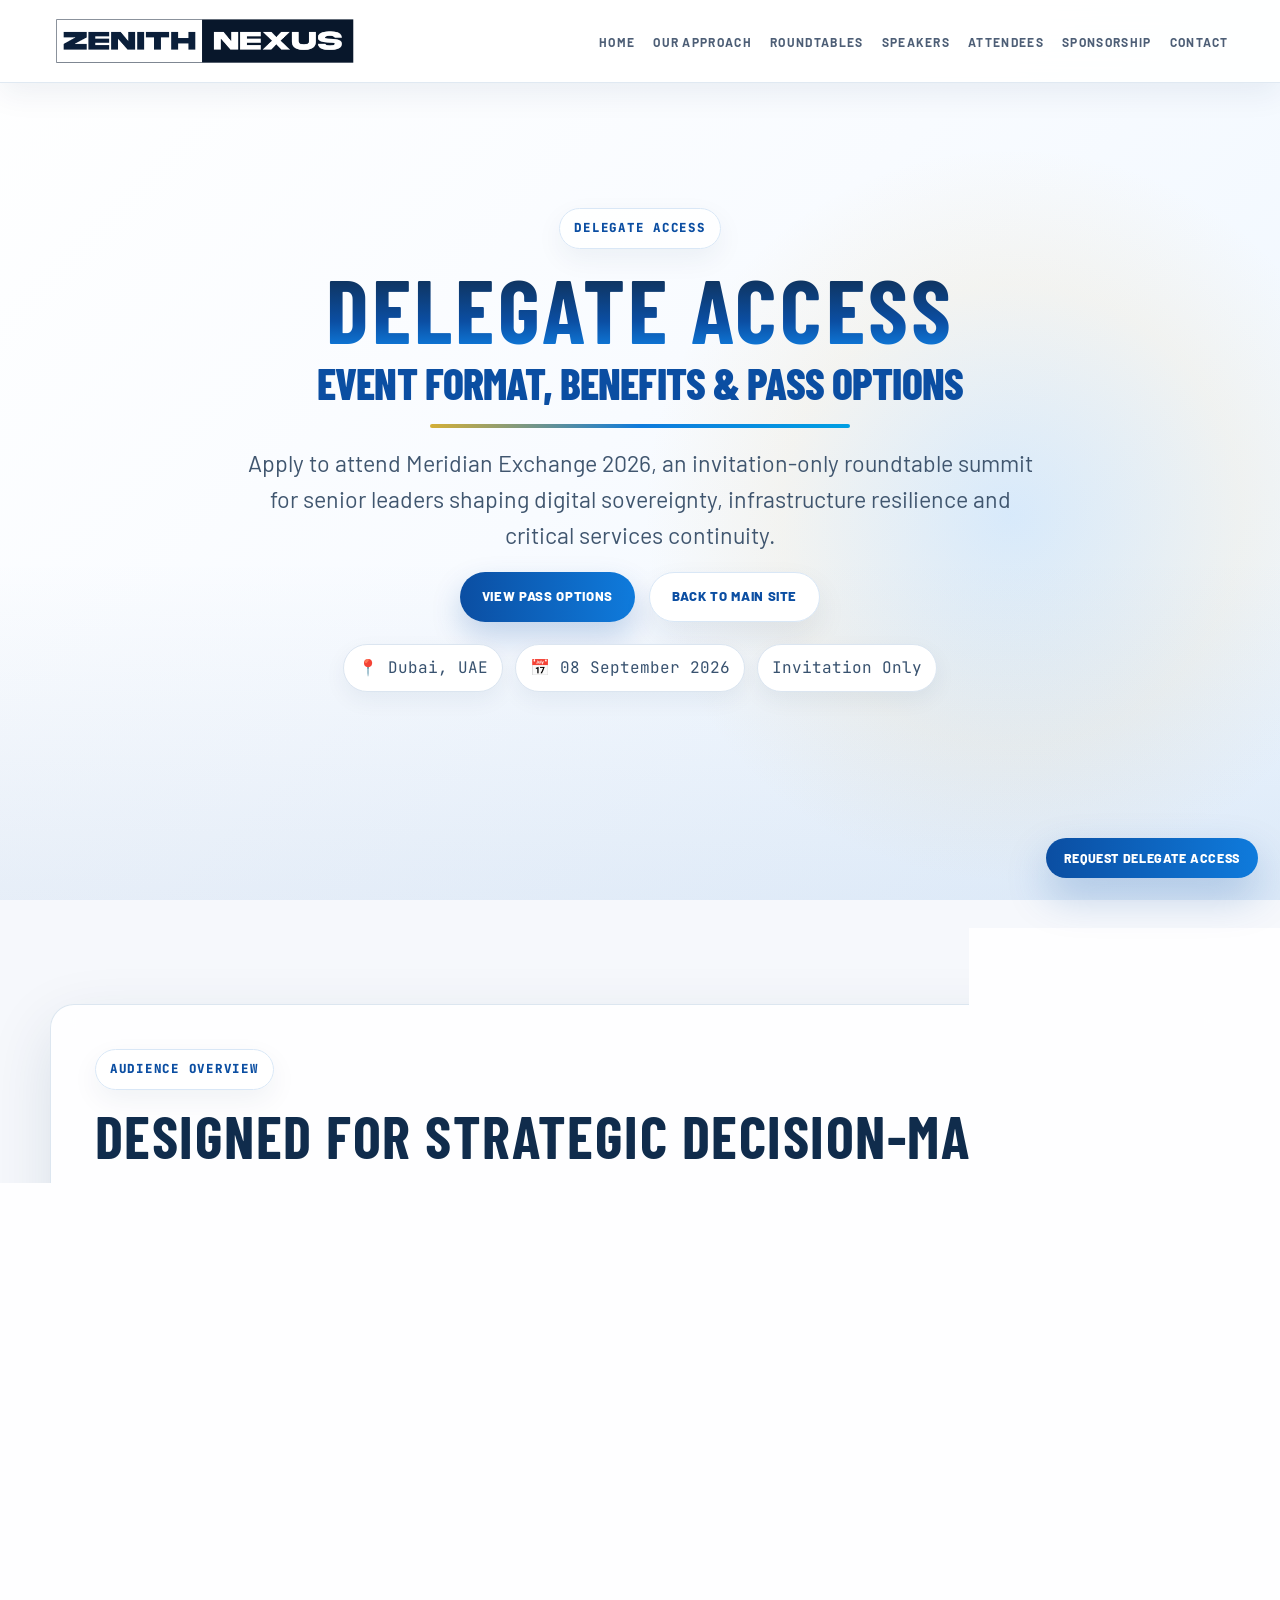
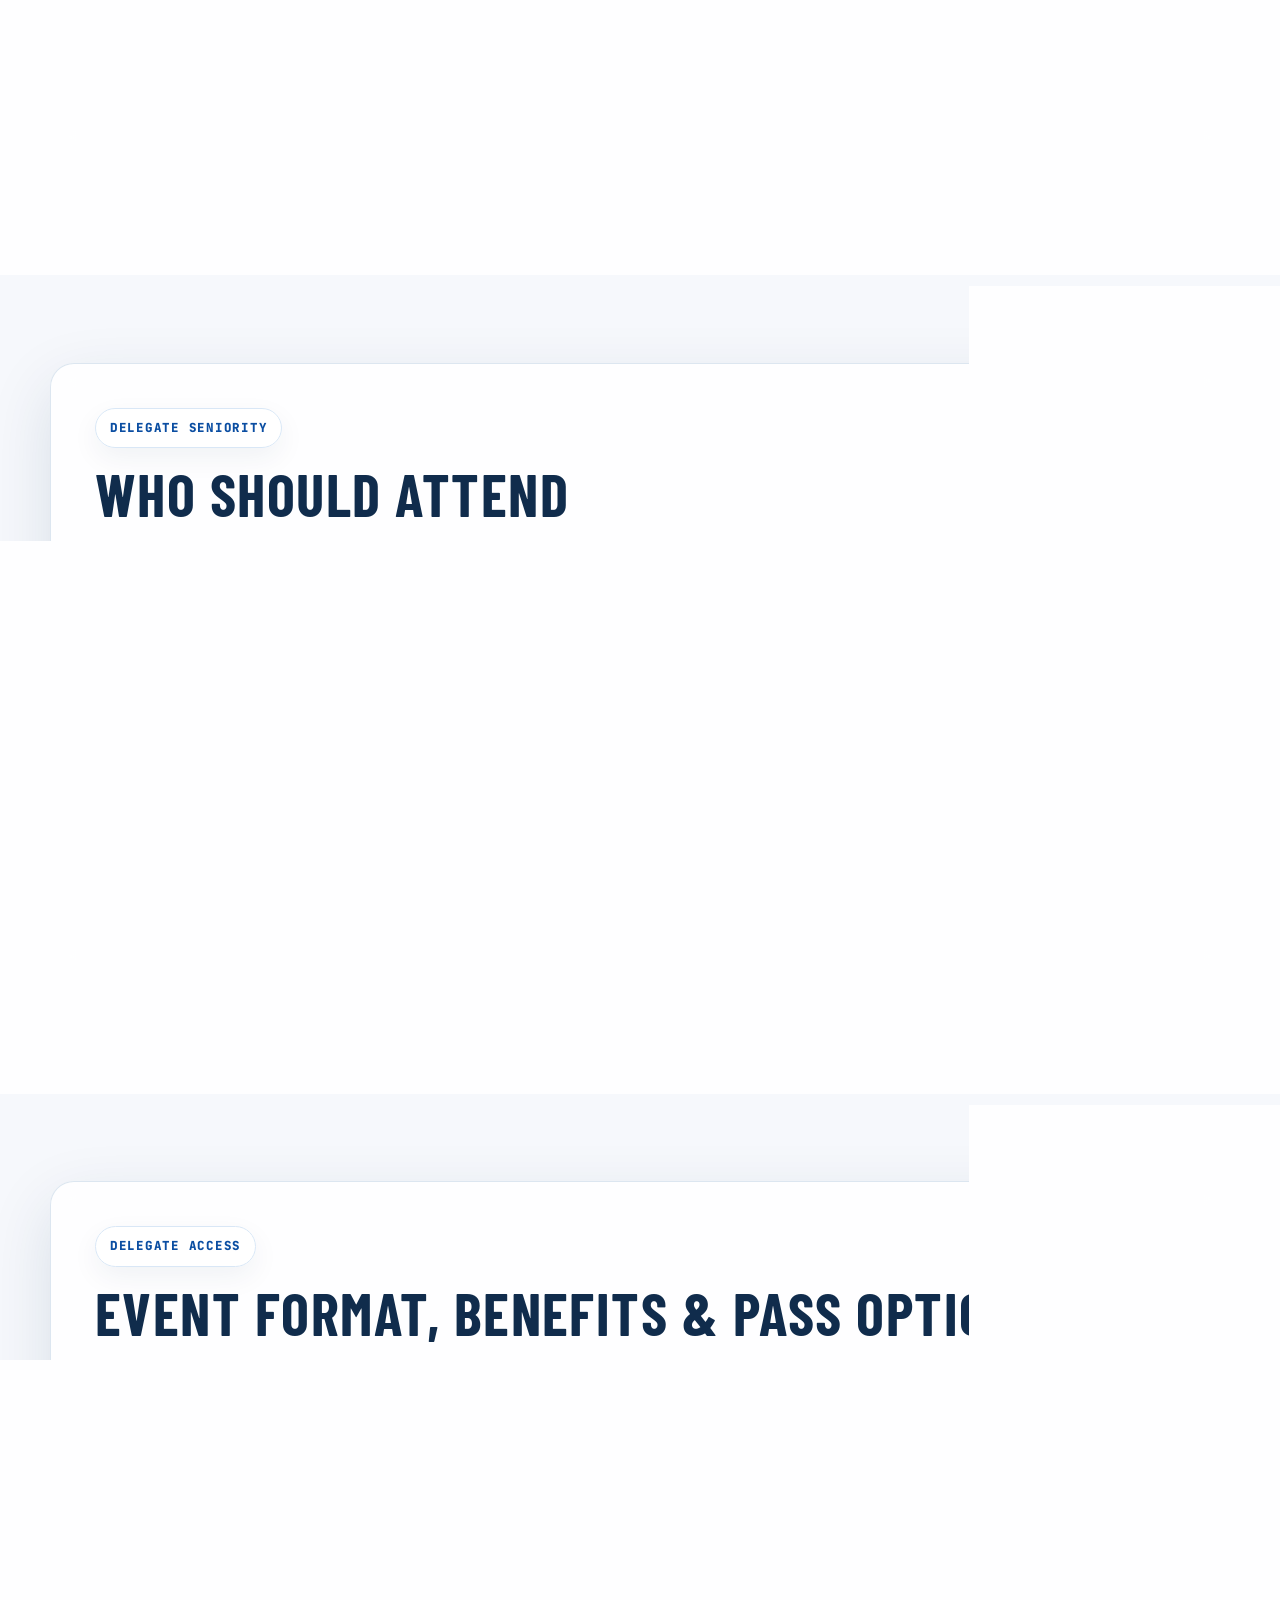
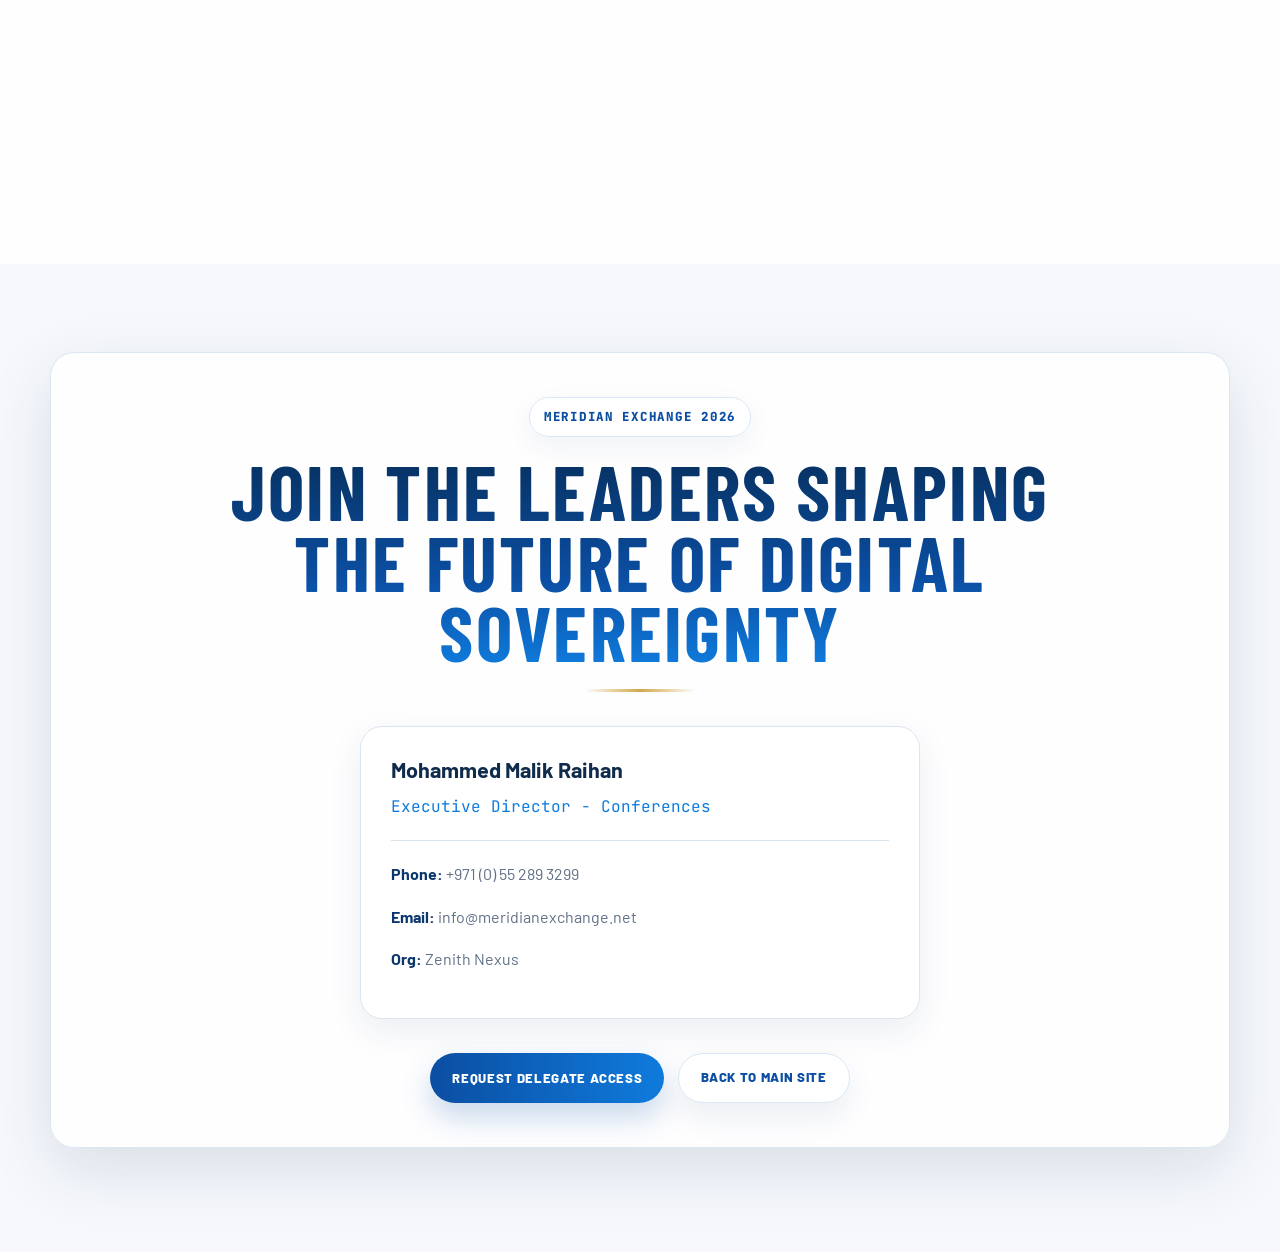
==== attendees.html @ 4740ab6b "Update attendees.html" ====
<!DOCTYPE html>
<html lang="en">
<head>
<meta charset="utf-8"/>
<meta content="width=device-width, initial-scale=1.0" name="viewport"/>

<title>Delegate Access | Meridian Exchange Dubai</title>
<meta name="description" content="Explore delegate access, event format, benefits and pass options for Meridian Exchange 2026, an invitation-only strategic roundtable summit in Dubai for senior leaders shaping digital sovereignty and infrastructure resilience."/>
<meta name="robots" content="index, follow"/>
<link rel="canonical" href="https://meridianexchange.net/attendees.html"/>

<meta property="og:type" content="website"/>
<meta property="og:title" content="Attendee Profile | Meridian Exchange"/>
<meta property="og:description" content="A senior delegate profile for Meridian Exchange, bringing together government, regulatory, infrastructure, cybersecurity, cloud and digital transformation leaders."/>
<meta property="og:url" content="https://meridianexchange.net/attendees.html"/>
<meta property="og:image" content="https://meridianexchange.net/images/Zenith Nexus Logo.png"/>

<link href="https://fonts.googleapis.com" rel="preconnect"/>
<link crossorigin="" href="https://fonts.gstatic.com" rel="preconnect"/>
<link href="https://fonts.googleapis.com/css2?family=Barlow:ital,wght@0,300;0,400;0,500;0,600;0,700;0,800;1,300;1,400&family=Barlow+Condensed:wght@600;700;800&family=JetBrains+Mono:wght@400;500&display=swap" rel="stylesheet"/>
<link href="css/style.css" rel="stylesheet"/>
</head>

<body>
<div aria-hidden="true" class="site-bg"></div>
<div id="progress-bar"></div>

<nav class="navbar">
  <div class="logo">
    <a href="index.html#cover">
      <img alt="Zenith Nexus Logo" class="nav-logo-img" src="images/Zenith Nexus Logo.png"/>
    </a>
  </div>

  <button aria-label="Toggle Navigation" class="menu-toggle" id="menuToggle">☰</button>

  <ul class="nav-links" id="navLinks">
    <li><a href="index.html#cover">Home</a></li>
    <li><a href="index.html#our-approach">Our Approach</a></li>
    <li><a href="index.html#roundtables">Roundtables</a></li>
    <li><a href="index.html#speakers">Speakers</a></li>
    <li><a href="attendees.html">Attendees</a></li>
    <li><a href="index.html#sponsorship">Sponsorship</a></li>
    <li><a href="index.html#contact">Contact</a></li>
  </ul>
</nav>

<section class="page flex-center text-center" id="cover">
  <div class="container relative-z reveal">
    <p class="eyebrow font-mono">Delegate Access</p>
<h1 class="hero-topic hero-brand-title fade-in">DELEGATE ACCESS</h1>
<h2 class="hero-theme-highlight">Event Format, Benefits &amp; Pass Options</h2>

<p class="hero-support">
  Apply to attend Meridian Exchange 2026, an invitation-only roundtable summit for senior leaders shaping digital sovereignty, infrastructure resilience and critical services continuity.
</p>

<div class="hero-actions">
  <a href="#delegate-access" class="btn btn-primary">
    View Pass Options
  </a>
  <a href="index.html" class="btn btn-secondary">
    Back to Main Site
  </a>
</div>

    <div class="meta-info font-mono" style="margin-top:22px;">
      <span>📍 Dubai, UAE</span>
      <span>📅 08 September 2026</span>
      <span>Invitation Only</span>
    </div>
  </div>
</section>

<section class="page section-padding">
  <div class="container reveal">
    <p class="eyebrow font-mono">Audience Overview</p>
    <h2>Designed for Strategic Decision-Makers</h2>

    <p class="font-muted subtitle-margin">
      The summit brings together a focused group of 120–150 senior delegates involved in digital resilience, national infrastructure, cybersecurity, sovereign cloud, operational continuity and strategic technology policy.
    </p>

    <div class="three-col">
      <div class="list-col">
        <h3 class="teal font-mono">Government & Policy</h3>
        <ul class="dotted-list">
          <li>Government Ministries</li>
          <li>Regulatory Authorities</li>
          <li>Cybersecurity Councils</li>
          <li>National Digital Economy Bodies</li>
          <li>Public Sector Transformation Leaders</li>
        </ul>
      </div>

      <div class="list-col">
        <h3 class="teal font-mono">Enterprise & Infrastructure</h3>
        <ul class="dotted-list">
          <li>Banks & Financial Institutions</li>
          <li>Telecom Operators</li>
          <li>Data Centre Operators</li>
          <li>Critical Infrastructure Operators</li>
          <li>Transport, Utilities & Logistics Leaders</li>
        </ul>
      </div>

      <div class="list-col">
        <h3 class="teal font-mono">Technology & Investment</h3>
        <ul class="dotted-list">
          <li>Cloud & Hyperscale Providers</li>
          <li>Cybersecurity Companies</li>
          <li>AI & Quantum Security Experts</li>
          <li>Infrastructure Investors</li>
          <li>Legal, Advisory & Risk Experts</li>
        </ul>
      </div>
    </div>
  </div>
</section>

<section class="page section-padding">
  <div class="container reveal">
    <p class="eyebrow font-mono">Delegate Seniority</p>
    <h2>Who Should Attend</h2>

    <div class="rt-grid">
      <div class="rt-card card-hover">
        <div class="rt-badge font-condensed">01</div>
        <h3>C-Suite Leaders</h3>
        <p class="font-muted">CEOs, CIOs, CTOs, CISOs, Chief Digital Officers and senior technology decision-makers responsible for resilience and transformation.</p>
      </div>

      <div class="rt-card card-hover">
        <div class="rt-badge font-condensed">02</div>
        <h3>Government & Regulators</h3>
        <p class="font-muted">Policy leaders, regulators, public sector transformation teams and authorities shaping digital sovereignty and infrastructure governance.</p>
      </div>

      <div class="rt-card card-hover">
        <div class="rt-badge font-condensed">03</div>
        <h3>Infrastructure Operators</h3>
        <p class="font-muted">Leaders responsible for national infrastructure, data centres, telecom networks, utilities, logistics platforms and essential services.</p>
      </div>

      <div class="rt-card card-hover">
        <div class="rt-badge font-condensed">04</div>
        <h3>Technology Partners</h3>
        <p class="font-muted">Cloud, cybersecurity, AI, quantum security, sovereign infrastructure and advisory companies supporting continuity and resilience strategies.</p>
      </div>
    </div>
  </div>
</section>

<section class="page section-padding" id="delegate-access">
  <div class="container reveal">
    <p class="eyebrow font-mono">Delegate Access</p>
    <h2>Event Format, Benefits &amp; Pass Options</h2>

    <p class="font-muted subtitle-margin">
      Meridian Exchange is structured as a closed-door roundtable summit conducted over a three-course executive luncheon. Each course is linked to a dedicated policy and infrastructure discussion, allowing participants to engage in meaningful dialogue while contributing to practical recommendations and future implementation frameworks.
    </p>

    <div class="delegate-format-grid">
      <div class="delegate-info-card">
        <h3>A Working Forum, Not a Traditional Conference</h3>
        <p class="font-muted">
          Meridian Exchange is designed for moderated strategic discussion, not passive conference attendance. The format combines executive coffee, sponsor briefings, three-course working luncheon roundtables, a coffee roundtable and closing synthesis.
        </p>

        <div class="format-flow">
          <div class="format-step"><span>09:30</span> Arrival</div>
          <div class="format-step"><span>10:00</span> Welcome Coffee</div>
          <div class="format-step"><span>11:00</span> Opening Remarks</div>
          <div class="format-step"><span>11:45</span> First Course Roundtable</div>
          <div class="format-step"><span>12:30</span> Second Course Roundtable</div>
          <div class="format-step"><span>13:15</span> Third Course Roundtable</div>
          <div class="format-step"><span>15:00</span> Coffee Roundtable</div>
          <div class="format-step"><span>16:00</span> Closing Note</div>
        </div>
      </div>

      <div class="delegate-info-card">
        <h3>What Delegates Receive</h3>
        <ul class="benefit-list">
          <li>Full access to all roundtable discussions</li>
          <li>Three-course executive luncheon</li>
          <li>Welcome coffee and networking sessions</li>
          <li>Access to senior policymakers, regulators and infrastructure leaders</li>
          <li>Access to the Meridian Exchange Outcomes Report and Executive Summary</li>
          <li>Curated delegate directory</li>
          <li>Access to selected post-event materials</li>
          <li>Opportunity to contribute to strategic discussion outcomes</li>
        </ul>
      </div>
    </div>

    <div class="pass-section">
      <p class="eyebrow font-mono">Investment</p>
      <h3>Delegate Pass Options</h3>

      <div class="pass-grid">
        <div class="pass-card card-hover">
          <p class="pass-label">Limited Allocation</p>
          <h3>Early Confirmation Rate</h3>
          <div class="pass-price">USD 495 <span>+ VAT</span></div>
          <p class="font-muted">For approved delegates confirming early.</p>
        </div>

        <div class="pass-card card-hover featured-pass">
          <p class="pass-label">Individual Access</p>
          <h3>Individual Delegate Pass</h3>
          <div class="pass-price">USD 695 <span>+ VAT</span></div>
          <p class="font-muted">For qualified senior executives attending individually.</p>
        </div>

        <div class="pass-card card-hover">
          <p class="pass-label">3 Delegates</p>
          <h3>Group Delegate Pass</h3>
          <div class="pass-price">USD 1,750 <span>+ VAT</span></div>
          <p class="font-muted">For organisations nominating multiple senior representatives.</p>
        </div>

        <div class="pass-card card-hover">
          <p class="pass-label">5 Delegates</p>
          <h3>Corporate Delegation</h3>
          <div class="pass-price">USD 2,750 <span>+ VAT</span></div>
          <p class="font-muted">For leadership teams participating across resilience, infrastructure, cloud, cybersecurity or strategy functions.</p>
        </div>
      </div>

      <p class="pass-note font-muted">
        Attendance is subject to qualification and invitation approval to maintain the seniority and balance of the Meridian Exchange audience.
      </p>
    </div>

    <div class="insights-cta delegate-cta">
      <h3>Request Delegate Access</h3>
      <p class="font-muted">
        Submit your interest to attend Meridian Exchange 2026. The Meridian Exchange Secretariat will review your details and contact you regarding suitable delegate access options.
      </p>

      <button class="btn btn-primary js-open-lead-form" data-form-type="delegate" type="button">
        Request Delegate Access
      </button>
    </div>
  </div>
</section>

<section class="page flex-center text-center section-padding" id="contact">
  <div class="container reveal">
    <p class="eyebrow font-mono">Meridian Exchange 2026</p>
    <h1 class="footer-topic fade-in">Join the Leaders Shaping the Future of Digital Sovereignty</h1>

    <div class="gold-divider"></div>

    <div class="contact-box text-left card-hover">
      <h3>Mohammed Malik Raihan</h3>
      <p class="teal no-margin font-mono">Executive Director - Conferences</p>
      <hr class="dark-hr"/>
      <p class="font-muted"><strong>Phone:</strong> +971 (0) 55 289 3299</p>
      <p class="font-muted"><strong>Email:</strong> info@meridianexchange.net</p>
      <p class="font-muted"><strong>Org:</strong> Zenith Nexus</p>
    </div>

    <div class="hero-actions footer-actions">
      <button class="btn btn-primary js-open-lead-form" data-form-type="delegate" type="button">Request Delegate Access</button>
      <a href="index.html" class="btn btn-secondary">Back to Main Site</a>
    </div>
  </div>
</section>

<button class="floating-cta js-open-lead-form" data-form-type="delegate" type="button">
  Request Delegate Access
</button>
  
<div class="lead-modal" id="leadModal" aria-hidden="true">
  <div class="lead-modal-backdrop" data-close-lead-modal></div>
  <div class="lead-modal-dialog" role="dialog" aria-modal="true" aria-labelledby="leadModalTitle">
    <button class="lead-modal-close" type="button" aria-label="Close form" data-close-lead-modal>×</button>
    <p class="eyebrow font-mono" id="leadModalEyebrow">Meridian Exchange 2026</p>
    <h2 id="leadModalTitle">Request Invitation</h2>
    <p class="lead-modal-intro font-muted" id="leadModalIntro">Share your details and our team will contact you shortly.</p>

    <form class="lead-form" id="leadForm">
      <input type="hidden" id="formIntent" name="Enquiry Type" value="Request Invitation" />

      <div class="form-grid">
        <label>First Name*<input type="text" name="First Name" required autocomplete="given-name" /></label>
        <label>Last Name*<input type="text" name="Last Name" required autocomplete="family-name" /></label>
        <label>Business Email*<input type="email" name="Business Email" required autocomplete="email" /></label>
        <label>Mobile Number*<input type="tel" name="Mobile Number" required autocomplete="tel" /></label>
        <label>Job Title*<input type="text" name="Job Title" required autocomplete="organization-title" /></label>
        <label>Company / Organisation*<input type="text" name="Company" required autocomplete="organization" /></label>
        <label>Country*<input type="text" name="Country" required autocomplete="country-name" /></label>

        <label>Organisation Type*
          <select name="Organisation Type" required>
            <option value="">Select</option>
            <option>Government Authority / Regulator</option>
            <option>Central Bank / Financial Regulator</option>
            <option>Bank / Financial Institution</option>
            <option>Cloud / Hyperscaler</option>
            <option>Data Centre / Infrastructure Operator</option>
            <option>Cybersecurity / Technology Provider</option>
            <option>Investor / Advisory / Legal</option>
            <option>Media / Association</option>
            <option>Other</option>
          </select>
        </label>

        <label class="full-width">Message / Area of Interest
          <textarea name="Message" rows="4" placeholder="Tell us whether you are interested in attending, partnering, sponsorship, agenda access, speaking, or a private discussion."></textarea>
        </label>
      </div>

      <label class="consent-row">
        <input type="checkbox" name="Consent" required />
        I agree to be contacted by Zenith Nexus regarding Meridian Exchange.
      </label>

      <button class="btn btn-primary lead-submit" type="submit">Submit Enquiry</button>

      <p class="form-note font-muted">
        Your enquiry will be securely submitted to the Meridian Exchange Secretariat. A member of our team will contact you shortly.
      </p>
    </form>
  </div>
</div>

<script src="js/app.js"></script>
</body>
</html>
---- css/style.css ----
:root{
  --bg:#f6f8fc;--bg-soft:#eef4fb;--surface:#ffffff;--surface-2:#f9fbff;--text:#15253b;--muted:#607086;
  --primary:#0b4ea2;--primary-2:#0f7bdc;--accent:#d2a64a;--teal:#1aa7b8;--line:#dbe5f0;
  --shadow:0 22px 65px rgba(20,48,86,.12);--shadow-soft:0 12px 34px rgba(20,48,86,.08);--radius:24px;
}
*{box-sizing:border-box}html{scroll-behavior:smooth}body{margin:0;font-family:'Barlow',system-ui,-apple-system,Segoe UI,sans-serif;background:var(--bg);color:var(--text);overflow-x:hidden;line-height:1.65}body:before{content:"";position:fixed;inset:0;z-index:-3;background:radial-gradient(circle at 12% 8%,rgba(15,123,220,.14),transparent 30%),radial-gradient(circle at 88% 16%,rgba(210,166,74,.16),transparent 28%),linear-gradient(180deg,#fff 0%,#f5f8fc 46%,#edf4fb 100%)}a{color:inherit;text-decoration:none}img{max-width:100%;display:block}strong{color:#0b376d}.small{font-size:.86rem}.display-block{display:block}.no-margin{margin:0}.text-center{text-align:center}.text-left{text-align:left}.relative-z{position:relative;z-index:2}.italic{font-style:italic}.font-condensed{font-family:'Barlow Condensed',sans-serif}.font-mono{font-family:'JetBrains Mono',monospace}.font-muted{color:var(--muted)}.teal{color:var(--primary-2)}.gold{color:var(--accent)}
.site-bg{position:fixed;inset:0;z-index:-2;pointer-events:none;background-image:linear-gradient(rgba(11,78,162,.05) 1px,transparent 1px),linear-gradient(90deg,rgba(11,78,162,.05) 1px,transparent 1px);background-size:70px 70px;mask-image:linear-gradient(to bottom,rgba(0,0,0,.35),transparent 78%)}#progress-bar{position:fixed;left:0;top:0;height:4px;width:0;background:linear-gradient(90deg,var(--primary),var(--primary-2),var(--accent));z-index:1001;box-shadow:0 0 18px rgba(15,123,220,.35)}
.navbar{position:fixed;top:0;left:0;right:0;z-index:1000;display:flex;align-items:center;justify-content:space-between;gap:20px;padding:14px clamp(18px,4vw,54px);background:rgba(255,255,255,.88);backdrop-filter:blur(18px);border-bottom:1px solid rgba(219,229,240,.85);box-shadow:0 10px 32px rgba(20,48,86,.07)}.nav-logo-img{height:54px;width:auto;object-fit:contain}.nav-links{display:flex;align-items:center;gap:18px;list-style:none;margin:0;padding:0}.nav-links a{font-size:.75rem;letter-spacing:.11em;text-transform:uppercase;color:#30445f;font-weight:700;opacity:.86;transition:.25s}.nav-links a:hover,.nav-links a.active{color:var(--primary-2);opacity:1}.menu-toggle{display:none;border:1px solid var(--line);background:#fff;color:var(--primary);border-radius:12px;font-size:24px;line-height:1;padding:9px 12px;cursor:pointer}
.page{position:relative;min-height:auto;padding:110px 0}.section-padding{padding:104px 0}.flex-center{display:flex;align-items:center;justify-content:center}.container{width:min(1180px,calc(100% - 40px));margin-inline:auto}.container:not(#cover .container){padding:44px;border:1px solid rgba(219,229,240,.95);border-radius:var(--radius);background:rgba(255,255,255,.86);box-shadow:var(--shadow);backdrop-filter:blur(12px)}
#cover{min-height:100vh;overflow:hidden;background:linear-gradient(120deg,#fff 0%,#f7fbff 52%,#e8f3ff 100%)}#cover:before{content:"";position:absolute;right:-8%;top:16%;width:58vw;height:58vw;border-radius:50%;background:radial-gradient(circle,rgba(15,123,220,.18),rgba(26,167,184,.08) 44%,transparent 68%);animation:pulseGlow 8s ease-in-out infinite}#cover:after{content:"";position:absolute;left:0;right:0;bottom:0;height:38%;background:linear-gradient(180deg,transparent,rgba(11,78,162,.08))}.cover-wave{position:absolute;inset:auto 0 0 0;height:45%;background:radial-gradient(ellipse at center bottom,rgba(11,78,162,.13),transparent 66%);pointer-events:none}
h1,h2,h3,p{margin-top:0}h1{font-family:'Barlow Condensed',sans-serif;font-size:clamp(4rem,9vw,9.6rem);line-height:.86;letter-spacing:.03em;margin-bottom:20px;text-transform:uppercase;background:linear-gradient(180deg,#073160,#0b4ea2 58%,#0f7bdc);-webkit-background-clip:text;background-clip:text;color:transparent}h2{font-family:'Barlow Condensed',sans-serif;font-size:clamp(2.4rem,4.6vw,4.8rem);line-height:.95;letter-spacing:.025em;text-transform:uppercase;margin-bottom:28px;color:#102c4c}h2:after{content:"";display:block;width:92px;height:4px;margin-top:20px;background:linear-gradient(90deg,var(--primary),var(--primary-2),var(--accent));border-radius:50px}.text-center h2:after{margin-left:auto;margin-right:auto}h3{font-size:1.35rem;line-height:1.15;margin-bottom:12px;color:#102c4c}.subtitle{font-size:clamp(1.15rem,2.5vw,1.9rem);font-weight:700;color:#285077;text-transform:uppercase;letter-spacing:.12em}.subtitle-margin{max-width:760px;margin-bottom:32px}.quote-style{max-width:900px;margin:42px auto 0;padding:28px 32px;border-left:5px solid var(--accent);background:#fff;border-radius:18px;color:#40566f;font-size:1.18rem;box-shadow:var(--shadow-soft)}.bottom-bar{position:absolute;left:50%;bottom:24px;transform:translateX(-50%);width:min(980px,calc(100% - 40px));padding:14px 22px;border:1px solid rgba(219,229,240,.95);border-radius:999px;background:rgba(255,255,255,.86);color:#27435f;letter-spacing:.1em;text-align:center;box-shadow:var(--shadow-soft)}
.countdown-container{display:flex;justify-content:center;gap:14px;margin:34px 0 18px;flex-wrap:wrap}.time-block{min-width:116px;padding:18px 14px;border:1px solid var(--line);border-radius:18px;background:#fff;box-shadow:var(--shadow-soft)}.time-block .number{display:block;font-family:'Barlow Condensed',sans-serif;font-size:3rem;line-height:.9;color:var(--primary)}.time-block .label{font-size:.72rem;text-transform:uppercase;color:var(--muted);letter-spacing:.16em}.meta-info{display:flex;gap:12px;justify-content:center;flex-wrap:wrap}.meta-info span{display:inline-flex;border:1px solid var(--line);border-radius:999px;padding:10px 14px;background:#fff;color:#38526f;box-shadow:0 8px 22px rgba(20,48,86,.06)}
.two-col{display:grid;grid-template-columns:1.05fr .95fr;gap:32px;align-items:start}.three-col,.rt-grid,.sponsor-grid,.deliverables-layout,.arch-grid,.icon-grid,.tech-container{display:grid;gap:20px}.three-col{grid-template-columns:repeat(3,1fr)}.rt-grid{grid-template-columns:repeat(4,1fr)}.sponsor-grid{grid-template-columns:repeat(3,1fr)}.deliverables-layout{grid-template-columns:repeat(5,1fr)}.arch-grid{grid-template-columns:repeat(5,1fr);margin-top:30px}.icon-grid,.tech-container{grid-template-columns:repeat(2,1fr);margin-top:26px}.grid-stats{display:grid;grid-template-columns:repeat(2,1fr);gap:18px}.card-hover,.stat-card,.list-col,.arch-card,.icon-box,.tech-card,.flow-step,.contact-box{border:1px solid var(--line);border-radius:22px;background:#fff;box-shadow:var(--shadow-soft)}.card-hover{padding:26px;transition:transform .28s ease,border-color .28s ease,box-shadow .28s ease}.card-hover:hover{transform:translateY(-8px);border-color:rgba(15,123,220,.38);box-shadow:0 26px 70px rgba(20,48,86,.16)}.stat-card{padding:28px}.stat-val{display:block;font-size:3.7rem;line-height:.9;color:var(--primary-2)}.rt-card{position:relative;overflow:hidden}.rt-card:before{content:"";position:absolute;inset:0;background:radial-gradient(circle at right top,rgba(15,123,220,.1),transparent 52%);pointer-events:none}.rt-badge,.deliv-num{font-size:3.1rem;line-height:.85;color:rgba(15,123,220,.22);margin-bottom:22px}.rt-output{margin-top:20px;padding:12px;border-radius:14px;background:#eef7ff;color:#0b4ea2;border:1px solid #d6eaff}
.responsive-table{overflow-x:auto;border-radius:22px;border:1px solid var(--line);box-shadow:var(--shadow-soft)}table{width:100%;border-collapse:collapse;background:#fff}th,td{padding:20px;text-align:left;border-bottom:1px solid var(--line)}th{color:#17395e;text-transform:uppercase;letter-spacing:.1em;font-size:.78rem;background:#f0f6fd}.teal-dot{display:inline-block;width:9px;height:9px;border-radius:50%;background:var(--primary-2);box-shadow:0 0 14px rgba(15,123,220,.5);margin-right:8px}.flow-container{display:grid;grid-template-columns:repeat(4,1fr);gap:18px;margin-top:28px}.flow-step{padding:22px}.step-num{width:42px;height:42px;display:grid;place-items:center;border-radius:50%;background:#eef7ff;color:var(--primary);border:1px solid #d6eaff;font-size:1.5rem;margin-bottom:14px}.agenda-block{border:1px solid var(--line);border-radius:var(--radius);padding:30px;background:#fff;box-shadow:var(--shadow-soft)}.agenda-row{display:grid;grid-template-columns:92px 1fr;gap:16px;padding:16px 0;border-bottom:1px solid var(--line)}.agenda-row:last-child{border-bottom:0}.agenda-time{color:var(--primary);font-weight:800}.agenda-desc{color:#40566f}
.speaker-carousel{position:relative;overflow:hidden;margin-top:24px;padding:12px 0 24px;mask-image:linear-gradient(to right,transparent,#000 7%,#000 93%,transparent)}.speaker-track{display:flex;gap:22px;width:max-content;animation:speakerMarquee 46s linear infinite}.speaker-carousel:hover .speaker-track{animation-play-state:paused}.speaker-card{width:278px;flex:0 0 278px;padding:0;overflow:hidden;background:#fff}.speaker-img-container{position:relative;aspect-ratio:1/1;overflow:hidden;background:#edf4fb}.speaker-img{width:100%;height:100%;object-fit:cover;transition:transform .35s ease;filter:saturate(1.02) contrast(1.02)}.speaker-card:hover .speaker-img{transform:scale(1.06)}.speaker-overlay{position:absolute;inset:0;display:grid;place-items:center;background:rgba(11,78,162,.66);opacity:0;transition:.25s}.speaker-card:hover .speaker-overlay{opacity:1}.view-profile{padding:9px 12px;border:1px solid rgba(255,255,255,.5);border-radius:999px;color:#fff;background:rgba(255,255,255,.14)}.speaker-info{padding:20px}.speaker-title{font-size:.78rem;text-transform:uppercase;letter-spacing:.08em;margin-bottom:8px;color:#b6882d}.speaker-company{font-size:.94rem;margin-bottom:0;color:#607086}@keyframes speakerMarquee{from{transform:translateX(0)}to{transform:translateX(-50%)}}
.list-col{padding:28px}.dotted-list{list-style:none;margin:0;padding:0}.dotted-list li{position:relative;padding:10px 0 10px 20px;color:#40566f;border-bottom:1px solid #e8eef5}.dotted-list li:before{content:"";position:absolute;left:0;top:20px;width:7px;height:7px;border-radius:50%;background:var(--primary-2)}.arch-card,.icon-box,.tech-card{text-align:center;padding:20px;color:#29445f}.cta-banner{margin-top:30px;padding:28px;border-radius:22px;border:1px solid rgba(210,166,74,.32);background:linear-gradient(90deg,#fff7e5,#eef7ff);text-align:center;font-size:2rem;letter-spacing:.05em;color:#143d68}.gold-divider{width:110px;height:3px;margin:22px auto;background:linear-gradient(90deg,transparent,var(--accent),transparent)}.contact-box{max-width:560px;margin:34px auto;padding:30px}.dark-hr{border:0;border-top:1px solid var(--line);margin:20px 0}.deco-dots{color:var(--primary-2);letter-spacing:.45em;margin-top:28px}.confidential-tag{color:var(--muted);text-transform:uppercase;letter-spacing:.12em}.reveal{opacity:0;transform:translateY(34px) scale(.985);transition:opacity .8s ease,transform .8s cubic-bezier(.2,.8,.2,1)}.reveal.visible{opacity:1;transform:none}.fade-in{animation:fadeIn .9s ease both}.animate-subtle{animation:float 4s ease-in-out infinite}.parallax-soft{transform:translateY(var(--parallax-y,0))}@keyframes fadeIn{from{opacity:0;transform:translateY(14px)}to{opacity:1;transform:none}}@keyframes float{0%,100%{transform:translateX(-50%) translateY(0)}50%{transform:translateX(-50%) translateY(-8px)}}@keyframes pulseGlow{0%,100%{transform:scale(1);opacity:.9}50%{transform:scale(1.07);opacity:.68}}
@media(max-width:1180px){.rt-grid{grid-template-columns:repeat(2,1fr)}.deliverables-layout{grid-template-columns:repeat(3,1fr)}.sponsor-grid{grid-template-columns:repeat(2,1fr)}.arch-grid{grid-template-columns:repeat(3,1fr)}.nav-links{gap:11px}.nav-links a{font-size:.66rem}.speaker-card{width:260px;flex-basis:260px}}
@media(max-width:860px){.menu-toggle{display:block}.nav-links{position:absolute;top:81px;left:16px;right:16px;display:none;flex-direction:column;align-items:stretch;padding:18px;background:rgba(255,255,255,.98);border:1px solid var(--line);border-radius:18px;box-shadow:var(--shadow)}.nav-links.active{display:flex}.nav-links a{display:block;padding:11px 12px;border-radius:10px}.nav-links a:hover{background:#eef7ff}.page,.section-padding{padding:92px 0}.container:not(#cover .container){padding:26px}.two-col,.three-col,.grid-stats,.flow-container{grid-template-columns:1fr}.deliverables-layout,.sponsor-grid,.rt-grid,.arch-grid,.icon-grid,.tech-container{grid-template-columns:1fr 1fr}.bottom-bar{position:relative;bottom:auto;margin-top:36px;transform:none;left:auto}.agenda-row{grid-template-columns:76px 1fr}h1{font-size:clamp(4rem,17vw,7rem)}.speaker-card{width:240px;flex-basis:240px}}
@media(max-width:560px){.navbar{padding:12px 16px}.nav-logo-img{height:42px}.container{width:calc(100% - 28px)}.deliverables-layout,.sponsor-grid,.rt-grid,.arch-grid,.icon-grid,.tech-container{grid-template-columns:1fr}.time-block{min-width:92px;flex:1}.time-block .number{font-size:2.35rem}.quote-style{padding:22px;font-size:1rem}.cta-banner{font-size:1.35rem}.meta-info{align-items:stretch}.meta-info span{width:100%;justify-content:center}th,td{padding:14px;min-width:180px}.speaker-carousel{mask-image:none}.speaker-track{animation-duration:38s}.speaker-card{width:225px;flex-basis:225px}}
@media(prefers-reduced-motion:reduce){*{animation:none!important;transition:none!important}html{scroll-behavior:auto}.reveal{opacity:1;transform:none}}

/* Meridian Exchange final refinement: lighter institutional hierarchy */
#cover{min-height:100vh;background:linear-gradient(135deg,#ffffff 0%,#f8fbff 48%,#edf6ff 100%)}
#cover:before{background:radial-gradient(circle,rgba(15,123,220,.12),rgba(210,166,74,.08) 44%,transparent 70%)}
.eyebrow{display:inline-flex;align-items:center;gap:8px;margin:0 0 18px;padding:9px 14px;border:1px solid #d9e7f6;border-radius:999px;background:rgba(255,255,255,.78);color:#0b4ea2;text-transform:uppercase;letter-spacing:.14em;font-size:.78rem;font-weight:800;box-shadow:0 10px 28px rgba(20,48,86,.06)}
.hero-topic{max-width:980px;margin:0 auto 18px;font-size:clamp(3.2rem,8.2vw,8.4rem);letter-spacing:.01em;text-transform:uppercase;background:linear-gradient(180deg,#102c4c 0%,#0b4ea2 66%,#0f7bdc 100%);-webkit-background-clip:text;background-clip:text;color:transparent}
.hero-support{max-width:790px;margin:0 auto 18px;color:#40566f;font-size:clamp(1.08rem,2vw,1.45rem);line-height:1.55}
.brand-mark{display:block;margin:6px auto 24px;color:#8392a7;text-transform:uppercase;letter-spacing:.22em;font-size:clamp(1.1rem,2.3vw,1.8rem)}
.hero-actions{display:flex;justify-content:center;gap:14px;flex-wrap:wrap;margin-top:18px}.btn{display:inline-flex;align-items:center;justify-content:center;min-height:48px;padding:13px 22px;border-radius:999px;font-weight:800;letter-spacing:.05em;text-transform:uppercase;font-size:.82rem;transition:transform .25s ease,box-shadow .25s ease,background .25s ease}.btn:hover{transform:translateY(-3px)}.btn-primary{background:linear-gradient(90deg,var(--primary),var(--primary-2));color:#fff;box-shadow:0 14px 30px rgba(11,78,162,.22)}.btn-secondary{background:#fff;color:#0b4ea2;border:1px solid #d9e7f6;box-shadow:0 14px 30px rgba(20,48,86,.08)}
.compact-countdown{margin-top:24px}.compact-countdown .time-block{min-width:96px;padding:14px 12px}.compact-countdown .time-block .number{font-size:2.45rem}
.section-padding-sm{padding:36px 0}.impact-container{
  display:grid;
grid-template-columns:
  120px
  160px
  minmax(280px,1fr)
  minmax(260px,1fr)
  300px;
  gap:18px;
  align-items:stretch;
  width:100%;
}
.impact-item{
  min-height:190px;
  display:flex;
  flex-direction:column;
  justify-content:center;
  align-items:center;
}.impact-item{padding:20px 14px;text-align:center;border:1px solid #e3edf7;border-radius:18px;background:linear-gradient(180deg,#fff,#f8fbff)}.impact-number{display:block;font-family:'Barlow Condensed',sans-serif;font-size:3.2rem;line-height:.9;color:#0b4ea2;font-weight:800}.impact-number:after{content:'+'}.impact-item:first-child .impact-number:after,.impact-item:nth-child(4) .impact-number:after{content:''}.impact-item p{margin:8px 0 0;color:#607086;text-transform:uppercase;letter-spacing:.08em;font-size:.76rem;font-weight:800}
.featured-speaker-grid{display:grid;grid-template-columns:repeat(3,1fr);gap:20px;margin:26px 0 24px}.featured-speaker{display:grid;grid-template-columns:108px 1fr;gap:18px;align-items:center;padding:18px}.featured-speaker img{width:108px;height:108px;object-fit:cover;border-radius:18px;border:1px solid #dbe5f0}.featured-speaker h3{margin-bottom:8px}.section-kicker{margin:12px 0;color:#7b8ba0;text-transform:uppercase;letter-spacing:.12em;font-size:.78rem}.speaker-card:hover{transform:translateY(-8px) scale(1.015)}
.agenda-tabs{display:flex;gap:10px;flex-wrap:wrap;margin:0 0 18px}.agenda-tab{border:1px solid #dbe5f0;background:#fff;color:#35506d;border-radius:999px;padding:10px 14px;font-weight:800;letter-spacing:.04em;cursor:pointer}.agenda-tab.active{background:linear-gradient(90deg,var(--primary),var(--primary-2));color:#fff;border-color:transparent}.agenda-panel{display:none}.agenda-panel.active{display:block;animation:fadeIn .35s ease both}
.partner-placeholder{margin-top:24px;padding:24px;border:1px dashed #c9d8ea;border-radius:22px;background:linear-gradient(180deg,#fff,#f8fbff)}.partner-placeholder h3{margin-bottom:6px}.logo-ticker{overflow:hidden;margin-top:18px;padding:12px 0;mask-image:linear-gradient(to right,transparent,#000 8%,#000 92%,transparent)}.logo-track{display:flex;gap:14px;width:max-content;animation:speakerMarquee 34s linear infinite}.logo-track span{white-space:nowrap;padding:12px 18px;border:1px solid #dbe5f0;border-radius:999px;background:#fff;color:#607086;text-transform:uppercase;letter-spacing:.08em;font-size:.78rem}.partner-placeholder:hover .logo-track{animation-play-state:paused}
.footer-topic{max-width:880px;margin:0 auto 14px;font-size:clamp(2.6rem,6vw,6rem);line-height:.92}.floating-cta{position:fixed;right:22px;bottom:22px;z-index:999;display:inline-flex;align-items:center;justify-content:center;padding:13px 18px;border-radius:999px;background:linear-gradient(90deg,var(--primary),var(--primary-2));color:#fff;font-weight:800;text-transform:uppercase;letter-spacing:.05em;font-size:.78rem;box-shadow:0 18px 40px rgba(11,78,162,.25)}
@media(max-width:900px){.impact-container,.featured-speaker-grid{grid-template-columns:1fr 1fr}.featured-speaker-grid .featured-speaker:last-child{grid-column:1/-1}.hero-topic{font-size:clamp(3rem,12vw,6rem)}}
@media(max-width:560px){.impact-container,.featured-speaker-grid{grid-template-columns:1fr}.featured-speaker{grid-template-columns:86px 1fr}.featured-speaker img{width:86px;height:86px}.floating-cta{left:16px;right:16px;bottom:14px}.bottom-bar{font-size:.7rem;border-radius:18px}.hero-topic{font-size:clamp(2.9rem,14vw,5rem)}.brand-mark{letter-spacing:.14em}.compact-countdown .time-block{min-width:78px}.compact-countdown .time-block .number{font-size:2rem}}

/* === Meridian Exchange strategic forum refinements === */
.hero-brand-title{font-size:clamp(3.4rem,7vw,7.2rem)!important;margin-bottom:10px!important;letter-spacing:.035em!important;line-height:.92!important;}
.hero-theme-highlight{font-size:clamp(1.55rem,3.4vw,3.05rem);line-height:1.08;margin:0 auto 18px;max-width:980px;color:#0b4ea2;font-weight:800;letter-spacing:-.02em;}
.hero-theme-highlight:after{content:"";display:block;width:min(420px,68vw);height:4px;border-radius:999px;margin:18px auto 0;background:linear-gradient(90deg,#d4af37,#0f7bdc,#009fe3);}
.impact-word{display:block;font-family:'Barlow Condensed',sans-serif;font-size:clamp(2.1rem,3.4vw,3.4rem);line-height:.95;color:#0b4ea2;font-weight:800;text-transform:uppercase;}
.impact-item:last-child .impact-word{
  font-size:clamp(2.6rem, 3vw, 3.8rem);
}
.impact-item:nth-child(2) .impact-number:after{content:"–150"!important;}
.event-format-card{padding:30px;border:1px solid var(--line);border-radius:var(--radius);background:#fff;box-shadow:var(--shadow-soft);}
.format-grid{display:grid;grid-template-columns:1fr;gap:12px;margin-top:22px;}
.format-grid div{padding:14px 16px;border:1px solid #dbe5f0;border-radius:14px;background:linear-gradient(180deg,#fff,#f7fbff);color:#17395e;font-weight:800;letter-spacing:.035em;}
#speakers .container{overflow:hidden;}
#speakers .subtitle-margin{margin-bottom:26px;}
#speakers .speaker-carousel{margin-top:0;}
.placeholder-grid{display:grid;grid-template-columns:repeat(2,1fr);gap:18px;margin:20px 0 22px;}
.placeholder-grid>div{padding:22px;border:1px solid #dbe5f0;border-radius:18px;background:#fff;}
.floating-cta{white-space:nowrap;}
@media(max-width:860px){.hero-brand-title{font-size:clamp(3rem,13vw,5.8rem)!important}.hero-theme-highlight{font-size:clamp(1.35rem,7vw,2.15rem)}.placeholder-grid{grid-template-columns:1fr}.impact-item:nth-child(2) .impact-number:after{content:"+"!important}}

/* === CTA lead capture modal === */
button.btn,button.cta-banner,button.floating-cta{font-family:inherit;border:0;cursor:pointer;}
button.btn-secondary{border:1px solid #d9e7f6;}
.agenda-cta-row{display:flex;justify-content:flex-start;margin-top:22px;}
.footer-actions{margin-top:22px;}
.lead-modal{position:fixed;inset:0;z-index:5000;display:none;align-items:center;justify-content:center;padding:22px;}
.lead-modal.active{display:flex;}
.lead-modal-backdrop{position:absolute;inset:0;background:rgba(7,22,42,.58);backdrop-filter:blur(8px);}
.lead-modal-dialog{position:relative;width:min(920px,100%);max-height:92vh;overflow:auto;background:#fff;border:1px solid #dbe6f2;border-radius:28px;padding:34px;box-shadow:0 30px 90px rgba(12,35,66,.28);}
.lead-modal-close{position:absolute;right:20px;top:18px;width:42px;height:42px;border-radius:999px;border:1px solid #dbe6f2;background:#f7faff;color:#17395e;font-size:30px;line-height:1;cursor:pointer;}
.lead-modal-dialog h2{margin:4px 0 10px;font-size:clamp(2rem,4vw,3.4rem);line-height:.95;color:#102b4c;}
.lead-modal-intro{max-width:720px;margin-bottom:24px;}
.form-grid{display:grid;grid-template-columns:repeat(2,minmax(0,1fr));gap:16px;}
.lead-form label{display:flex;flex-direction:column;gap:7px;color:#17395e;font-weight:800;font-size:.9rem;letter-spacing:.015em;}
.lead-form input,.lead-form select,.lead-form textarea{width:100%;border:1px solid #d8e4f1;border-radius:14px;padding:13px 14px;font:inherit;color:#102b4c;background:#fbfdff;outline:none;transition:border .2s ease,box-shadow .2s ease,background .2s ease;}
.lead-form input:focus,.lead-form select:focus,.lead-form textarea:focus{border-color:#0f7bdc;box-shadow:0 0 0 4px rgba(15,123,220,.1);background:#fff;}
.lead-form textarea{resize:vertical;min-height:104px;}
.full-width{grid-column:1/-1;}
.consent-row{display:flex!important;flex-direction:row!important;align-items:flex-start;gap:10px;margin:18px 0 18px;font-weight:600!important;color:#52677f!important;}
.consent-row input{width:auto;margin-top:3px;}
.lead-submit{width:100%;}
.form-note{font-size:.86rem;text-align:center;margin:14px 0 0;}
body.modal-open{overflow:hidden;}
.lead-modal:not(.sponsor-mode) .sponsor-only{display:none;}
@media(max-width:720px){.lead-modal{padding:12px}.lead-modal-dialog{padding:26px 18px;border-radius:22px}.form-grid{grid-template-columns:1fr}.lead-modal-close{right:12px;top:12px}.agenda-cta-row{justify-content:center}}

/* Mobile speaker carousel reliability patch */
@media (max-width: 768px){
  .speaker-carousel{
    overflow:hidden;
    width:100%;
    max-width:100%;
    padding:10px 0 22px;
    -webkit-mask-image:none;
    mask-image:none;
    touch-action:pan-y;
  }
  .speaker-track{
    display:flex;
    flex-wrap:nowrap;
    gap:16px;
    width:max-content;
    min-width:max-content;
    will-change:transform;
    transform:translate3d(0,0,0);
    -webkit-transform:translate3d(0,0,0);
    animation:speakerMarqueeMobile 32s linear infinite;
    -webkit-animation:speakerMarqueeMobile 32s linear infinite;
  }
  .speaker-card{
    width:230px;
    min-width:230px;
    flex:0 0 230px;
    transform:none !important;
  }
  .speaker-card:hover{transform:none !important;}
  .speaker-overlay{display:none;}
  .speaker-img-container{aspect-ratio:1/1;}
}
@media (max-width: 430px){
  .speaker-track{gap:14px;animation-duration:30s;-webkit-animation-duration:30s;}
  .speaker-card{width:212px;min-width:212px;flex-basis:212px;}
  .speaker-info{padding:16px;}
  .speaker-info h3{font-size:1rem;}
  .speaker-title,.speaker-company{font-size:.75rem;}
}
@-webkit-keyframes speakerMarqueeMobile{
  from{-webkit-transform:translate3d(0,0,0);transform:translate3d(0,0,0)}
  to{-webkit-transform:translate3d(-50%,0,0);transform:translate3d(-50%,0,0)}
}

@keyframes speakerMarqueeMobile{
  from{-webkit-transform:translate3d(0,0,0);transform:translate3d(0,0,0)}
  to{transform:translate3d(-50%,0,0)}
}

/* ==========================================
   INSIGHTS & PERSPECTIVES SECTION
========================================== */

.insights-grid{
  display:grid;
  grid-template-columns:repeat(3,1fr);
  gap:24px;
  margin-top:32px;
}

.insight-card{
  padding:30px;
}

.insight-num{
  display:block;
  font-size:3rem;
  line-height:1;
  color:rgba(15,123,220,.20);
  margin-bottom:16px;
}

.insight-card h3{
  margin-bottom:16px;
}

.insights-cta{
  margin-top:32px;
  padding:32px;
  border-radius:24px;
  border:1px solid var(--line);
  background:linear-gradient(135deg,#ffffff,#f6faff);
  box-shadow:var(--shadow-soft);
}

.insights-cta h3{
  margin-bottom:10px;
}

.insights-cta p{
  margin-bottom:20px;
  max-width:900px;
}

@media(max-width:900px){
  .insights-grid{
    grid-template-columns:1fr;
  }
}
/* ==========================================
   MOBILE FIX + UNIFORM STAT CARDS
========================================== */

.impact-item,
.stat-card{
  min-height:150px;
  display:flex;
  flex-direction:column;
  align-items:center;
  justify-content:center;
  text-align:center;
}

.impact-number,
.impact-word,
.stat-val{
  font-family:'Barlow Condensed', sans-serif;
  font-size:clamp(3rem, 7vw, 4.2rem);
  line-height:.9;
  color:#0b4ea2;
  font-weight:800;
  text-transform:uppercase;
}

.impact-item p,
.stat-card{
  color:#607086;
  text-transform:uppercase;
  letter-spacing:.08em;
  font-size:.82rem;
  font-weight:800;
}

@media(max-width:768px){

  #cover{
    min-height:auto;
    padding-top:120px;
    padding-bottom:36px;
  }

  .hero-topic{
    font-size:clamp(3rem, 13vw, 4.8rem) !important;
    line-height:.9 !important;
  }

  .hero-theme-highlight{
    font-size:clamp(1.5rem, 7vw, 2.2rem) !important;
    line-height:1.05 !important;
  }

  .hero-support{
    font-size:1.08rem;
    line-height:1.55;
    max-width:92%;
    margin-left:auto;
    margin-right:auto;
  }

  .hero-actions{
    display:flex;
    flex-direction:column;
    gap:12px;
    align-items:center;
    width:100%;
  }

  .hero-actions .btn{
    width:100%;
    max-width:320px;
  }

  .meta-info{
    flex-direction:column;
    gap:12px;
    align-items:center;
  }

  .meta-info span{
    width:100%;
    max-width:320px;
    justify-content:center;
  }

  .countdown-container{
    display:grid;
    grid-template-columns:repeat(2,1fr);
    gap:12px;
    max-width:320px;
    margin-left:auto;
    margin-right:auto;
  }

  .bottom-bar{
    position:static;
    transform:none;
    width:100%;
    margin:26px auto 0;
    border-radius:22px;
    line-height:1.8;
  }

  .impact-container{
    grid-template-columns:1fr !important;
    gap:18px;
  }

  .impact-item,
  .stat-card{
    min-height:145px;
  }

  .floating-cta{
    width:90%;
    left:5%;
    right:5%;
    bottom:14px;
    padding:15px 18px;
  }

  body{
    padding-bottom:76px;
  }
}
/* FINAL MOBILE HERO CLEANUP */

@media(max-width:768px){

  .bottom-bar{
    position:static !important;
    left:auto !important;
    right:auto !important;
    bottom:auto !important;
    transform:none !important;
    animation:none !important;
    width:100% !important;
    max-width:320px;
    margin:22px auto 0 !important;
    padding:18px 20px;
    border-radius:22px;
    text-align:center;
    line-height:1.7;
    display:block;
  }

  .animate-subtle{
    animation:none !important;
    transform:none !important;
  }

  .countdown-container{
    margin-top:24px;
    margin-bottom:20px;
  }

  .floating-cta{
    z-index:1200;
  }
}
/* SPEAKERS PAGE GRID FIX */

.speakers-page-grid{
  display:grid !important;
  grid-template-columns:repeat(4,minmax(0,1fr)) !important;
  gap:24px !important;
  width:100%;
  margin-top:32px;
}

.speakers-page-grid .speaker-card{
  width:100% !important;
  flex:none !important;
  margin:0 !important;
}

@media(max-width:1100px){
  .speakers-page-grid{
    grid-template-columns:repeat(3,1fr) !important;
  }
}

@media(max-width:760px){
  .speakers-page-grid{
    grid-template-columns:repeat(2,1fr) !important;
  }
}

@media(max-width:520px){
  .speakers-page-grid{
    grid-template-columns:1fr !important;
  }
}
/* FINAL IMPACT STRIP FIX */

.impact-strip{
  overflow:hidden;
}

.impact-strip .container{
  width:min(1360px, calc(100% - 40px)) !important;
  max-width:1360px !important;
  padding:20px !important;
}
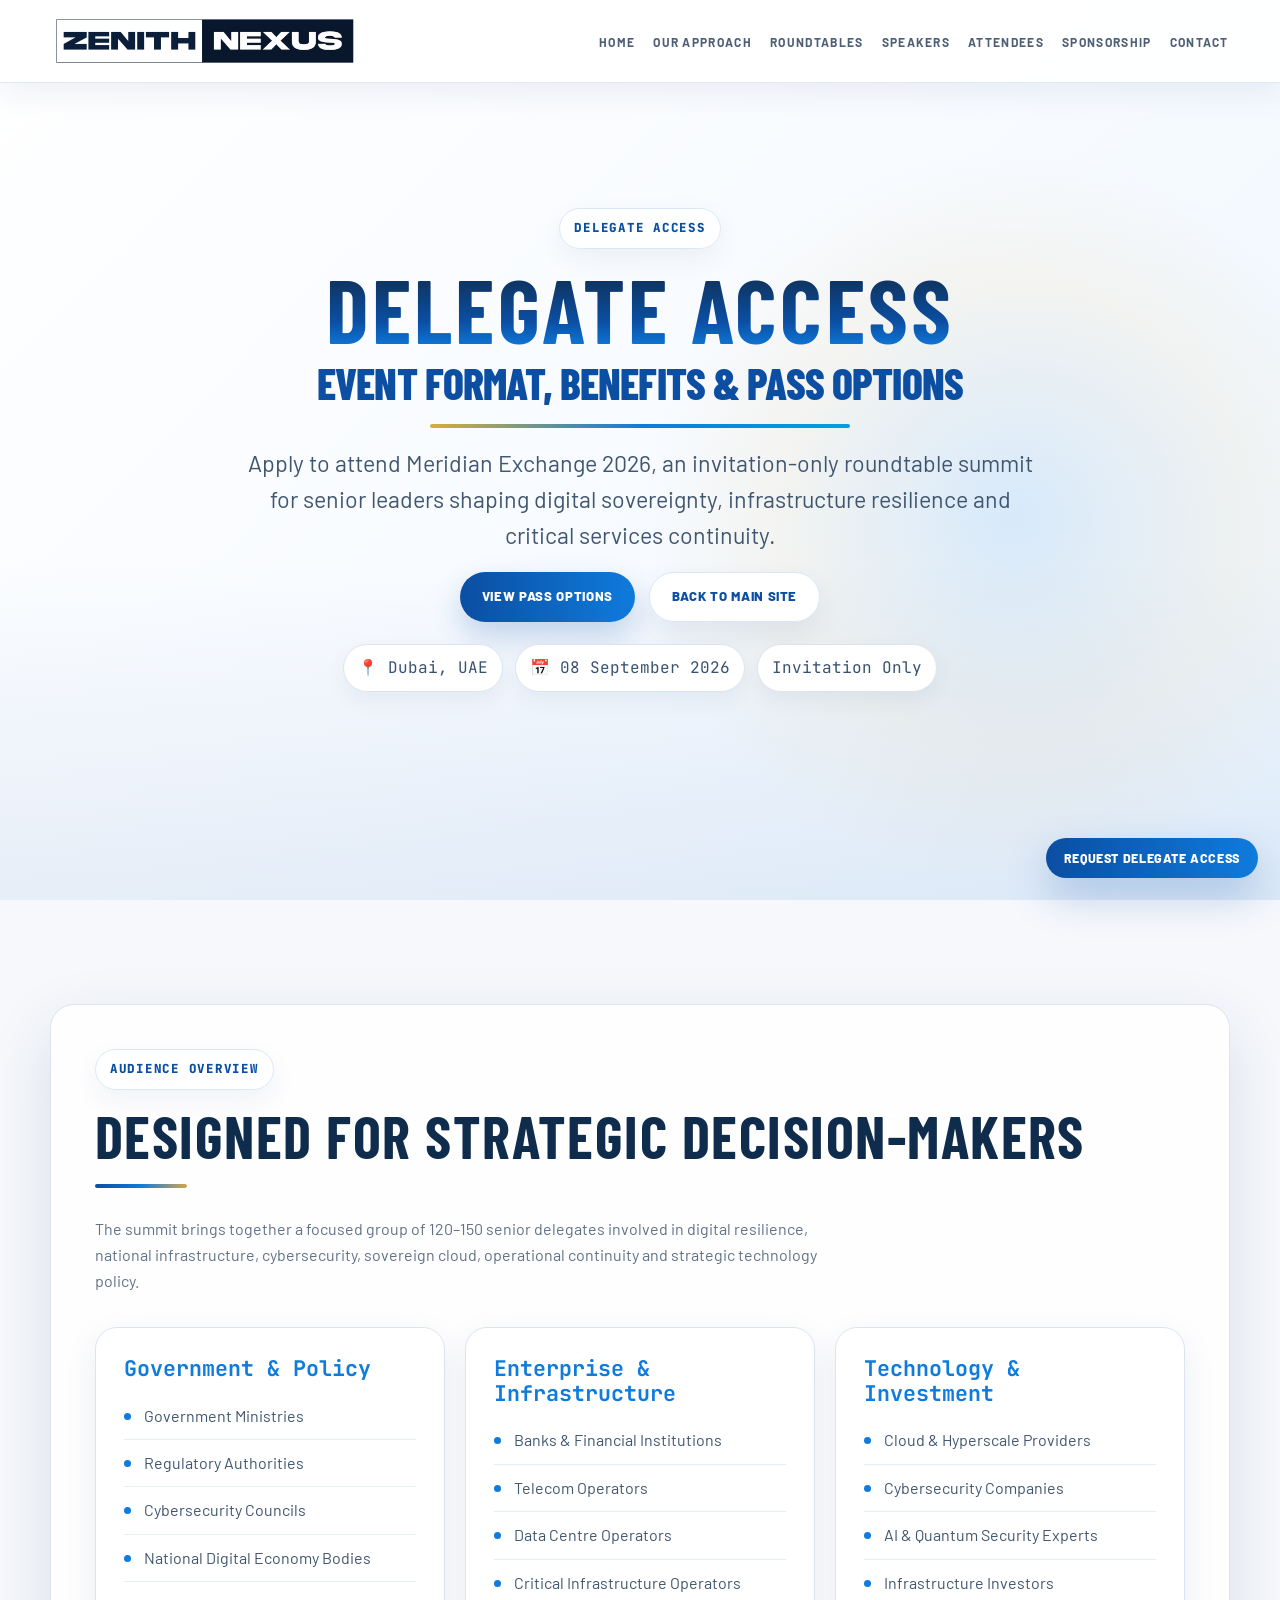
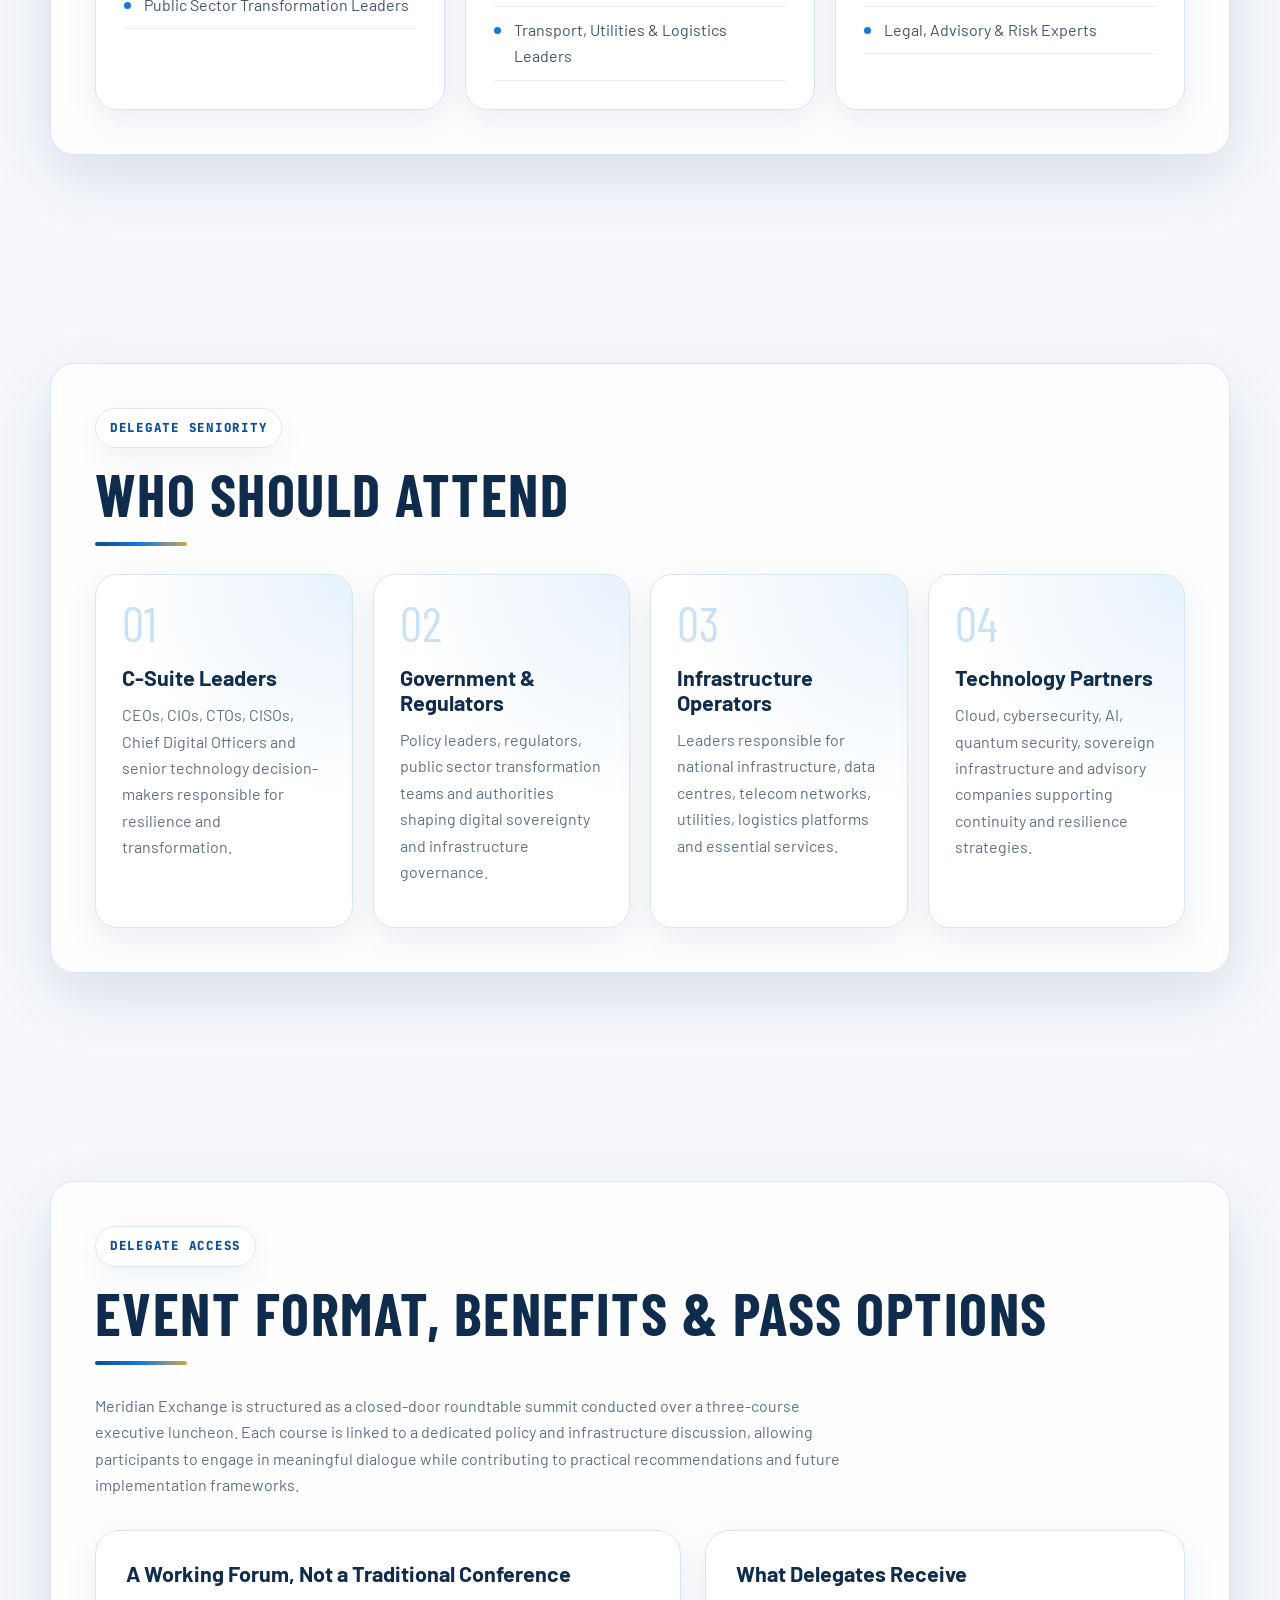
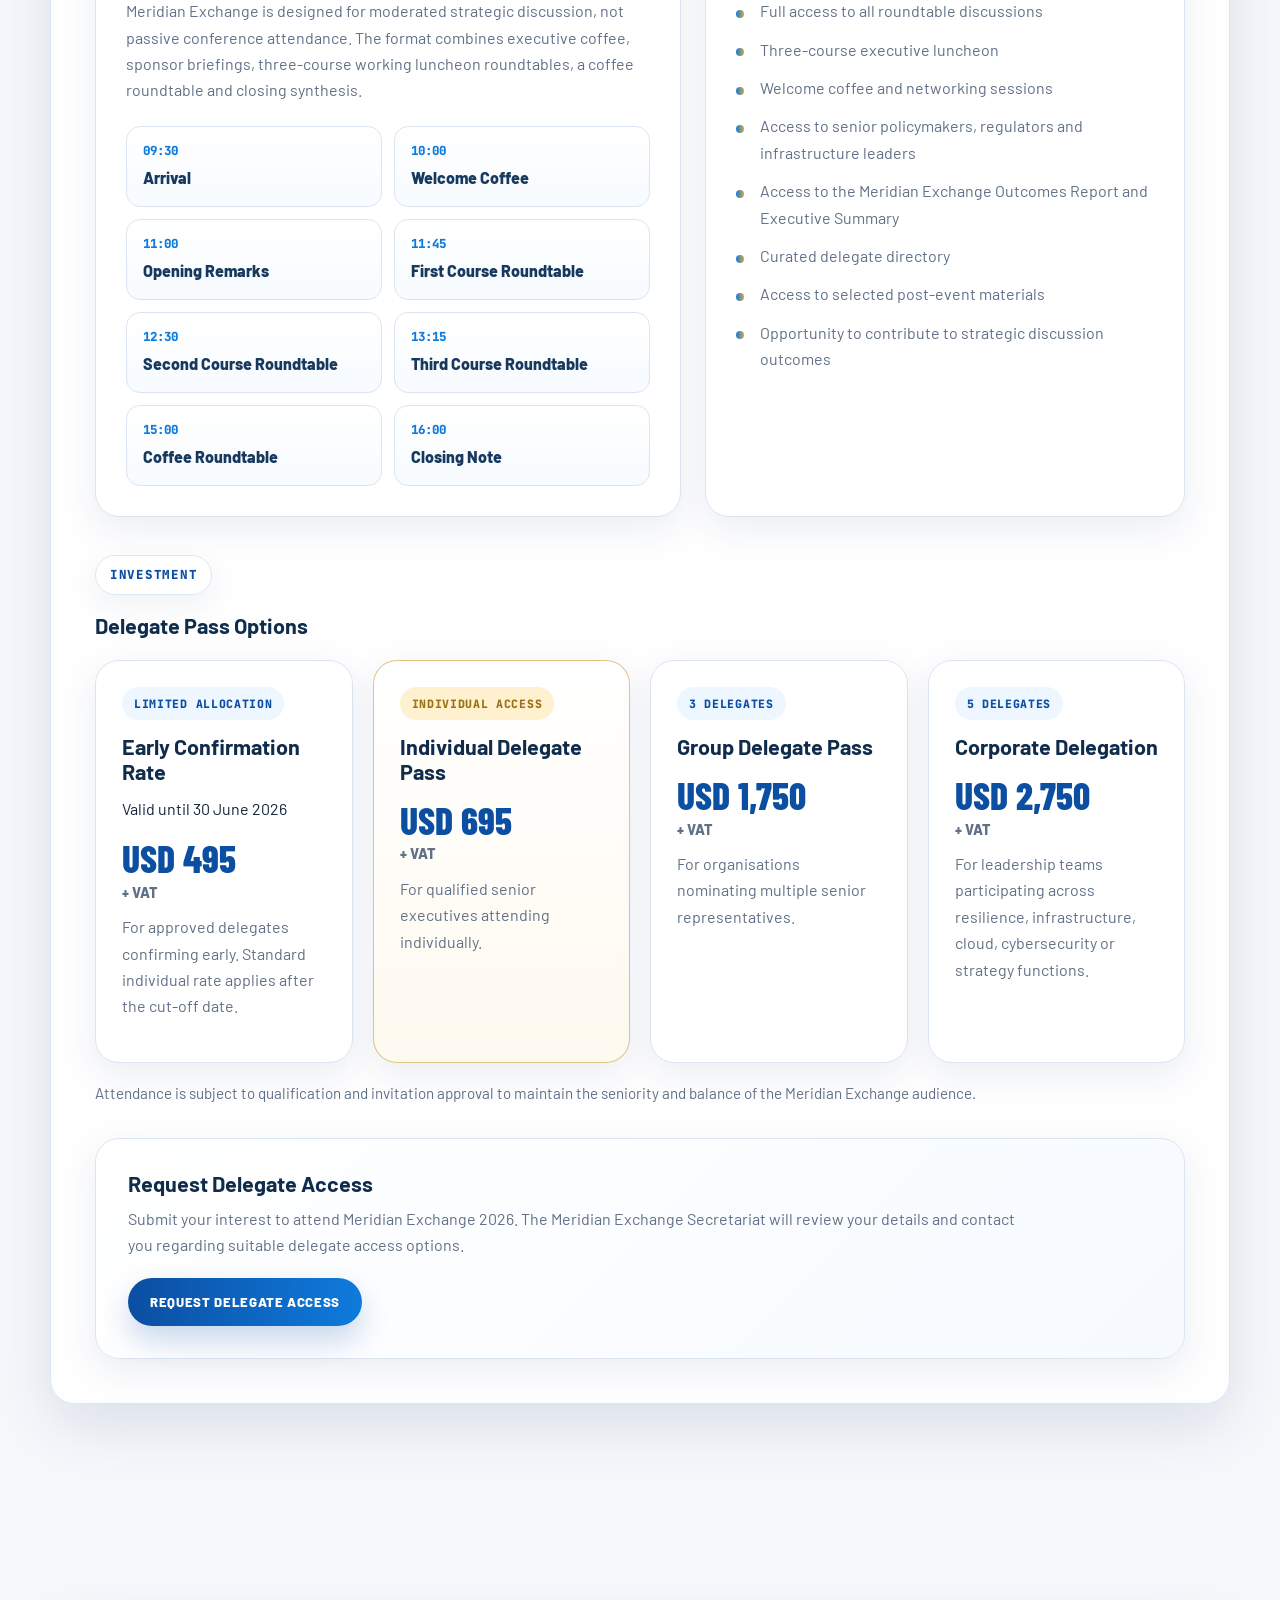
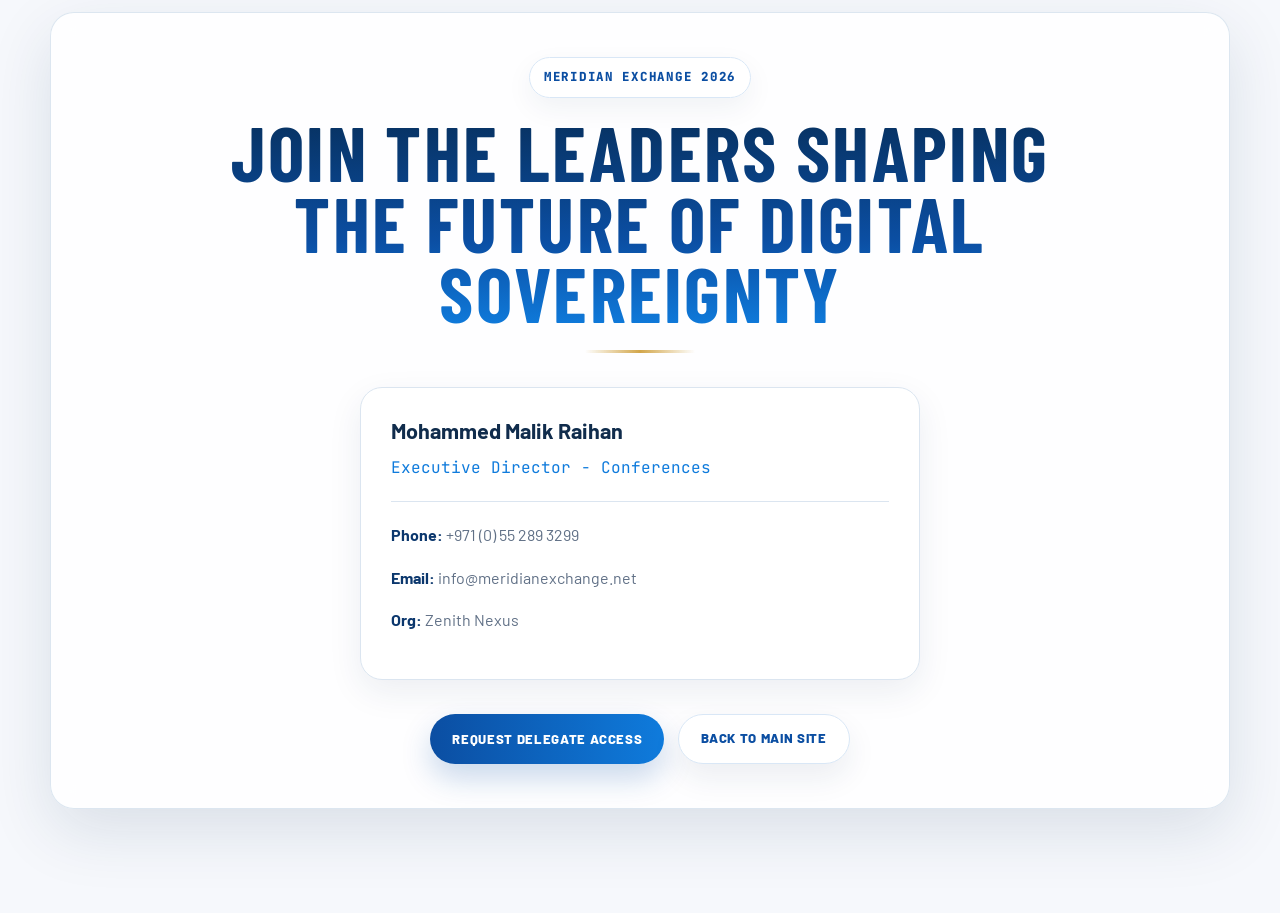
==== commit 51a9eef4: "Update attendees.html" ====
--- a/attendees.html
+++ b/attendees.html
@@ -199,12 +199,15 @@
       <h3>Delegate Pass Options</h3>
 
       <div class="pass-grid">
-        <div class="pass-card card-hover">
-          <p class="pass-label">Limited Allocation</p>
-          <h3>Early Confirmation Rate</h3>
-          <div class="pass-price">USD 495 <span>+ VAT</span></div>
-          <p class="font-muted">For approved delegates confirming early.</p>
-        </div>
+        <div class="pass-card card-hover early-pass">
+  <p class="pass-label">Limited Allocation</p>
+  <h3>Early Confirmation Rate</h3>
+  <p class="pass-deadline">Valid until 30 June 2026</p>
+  <div class="pass-price">USD 495 <span>+ VAT</span></div>
+  <p class="font-muted">
+    For approved delegates confirming early. Standard individual rate applies after the cut-off date.
+  </p>
+</div>
 
         <div class="pass-card card-hover featured-pass">
           <p class="pass-label">Individual Access</p>
--- a/css/style.css
+++ b/css/style.css
@@ -404,3 +404,187 @@
   max-width:1360px !important;
   padding:20px !important;
 }
+/* ==========================================
+   DELEGATE ACCESS & PASS OPTIONS
+========================================== */
+
+.delegate-callout{
+  margin-top:34px;
+  padding:28px;
+  border:1px solid var(--line);
+  border-radius:24px;
+  background:linear-gradient(135deg,#ffffff,#f6faff);
+  box-shadow:var(--shadow-soft);
+  display:grid;
+  grid-template-columns:1fr auto;
+  gap:24px;
+  align-items:center;
+}
+
+.delegate-callout h3{
+  margin-bottom:10px;
+}
+
+.delegate-callout p{
+  margin-bottom:10px;
+}
+
+.delegate-format-grid{
+  display:grid;
+  grid-template-columns:1.1fr .9fr;
+  gap:24px;
+  margin-top:32px;
+}
+
+.delegate-info-card{
+  padding:30px;
+  border:1px solid var(--line);
+  border-radius:24px;
+  background:#fff;
+  box-shadow:var(--shadow-soft);
+}
+
+.format-flow{
+  display:grid;
+  grid-template-columns:repeat(2,minmax(0,1fr));
+  gap:12px;
+  margin-top:22px;
+}
+
+.format-step{
+  padding:14px 16px;
+  border:1px solid #dbe5f0;
+  border-radius:14px;
+  background:linear-gradient(180deg,#ffffff,#f7fbff);
+  color:#17395e;
+  font-weight:800;
+}
+
+.format-step span{
+  display:block;
+  color:var(--primary-2);
+  font-family:'JetBrains Mono',monospace;
+  font-size:.78rem;
+  margin-bottom:4px;
+}
+
+.benefit-list{
+  margin:0;
+  padding-left:0;
+  list-style:none;
+}
+
+.benefit-list li{
+  position:relative;
+  padding-left:24px;
+  margin-bottom:12px;
+  color:var(--muted);
+}
+
+.benefit-list li:before{
+  content:"";
+  position:absolute;
+  left:0;
+  top:.72em;
+  width:8px;
+  height:8px;
+  border-radius:50%;
+  background:linear-gradient(90deg,var(--primary-2),var(--accent));
+}
+
+.pass-section{
+  margin-top:38px;
+}
+
+.pass-grid{
+  display:grid;
+  grid-template-columns:repeat(4,minmax(0,1fr));
+  gap:20px;
+  margin-top:22px;
+}
+
+.pass-card{
+  padding:26px;
+  border:1px solid var(--line);
+  border-radius:24px;
+  background:#fff;
+  box-shadow:var(--shadow-soft);
+}
+
+.featured-pass{
+  border-color:rgba(210,166,74,.65);
+  background:linear-gradient(180deg,#ffffff,#fffaf0);
+}
+
+.pass-label{
+  display:inline-flex;
+  padding:7px 12px;
+  border-radius:999px;
+  background:#eef6ff;
+  color:var(--primary);
+  font-family:'JetBrains Mono',monospace;
+  font-size:.72rem;
+  font-weight:800;
+  text-transform:uppercase;
+  letter-spacing:.06em;
+  margin-bottom:14px;
+}
+
+.featured-pass .pass-label{
+  background:#fff1cf;
+  color:#9b7218;
+}
+
+.pass-price{
+  font-family:'Barlow Condensed',sans-serif;
+  font-size:2.35rem;
+  line-height:1;
+  color:#0b4ea2;
+  font-weight:800;
+  margin:18px 0 14px;
+}
+
+.pass-price span{
+  display:block;
+  font-family:'Barlow',sans-serif;
+  font-size:.9rem;
+  color:var(--muted);
+  margin-top:8px;
+}
+
+.pass-note{
+  margin-top:18px;
+  font-size:.95rem;
+}
+
+.delegate-cta{
+  text-align:left;
+}
+
+@media(max-width:1000px){
+  .delegate-format-grid,
+  .delegate-callout{
+    grid-template-columns:1fr;
+  }
+
+  .pass-grid{
+    grid-template-columns:repeat(2,minmax(0,1fr));
+  }
+}
+
+@media(max-width:620px){
+  .format-flow,
+  .pass-grid{
+    grid-template-columns:1fr;
+  }
+
+  .delegate-callout,
+  .delegate-info-card,
+  .pass-card{
+    padding:22px;
+  }
+
+  .pass-price{
+    font-size:2rem;
+  }
+}
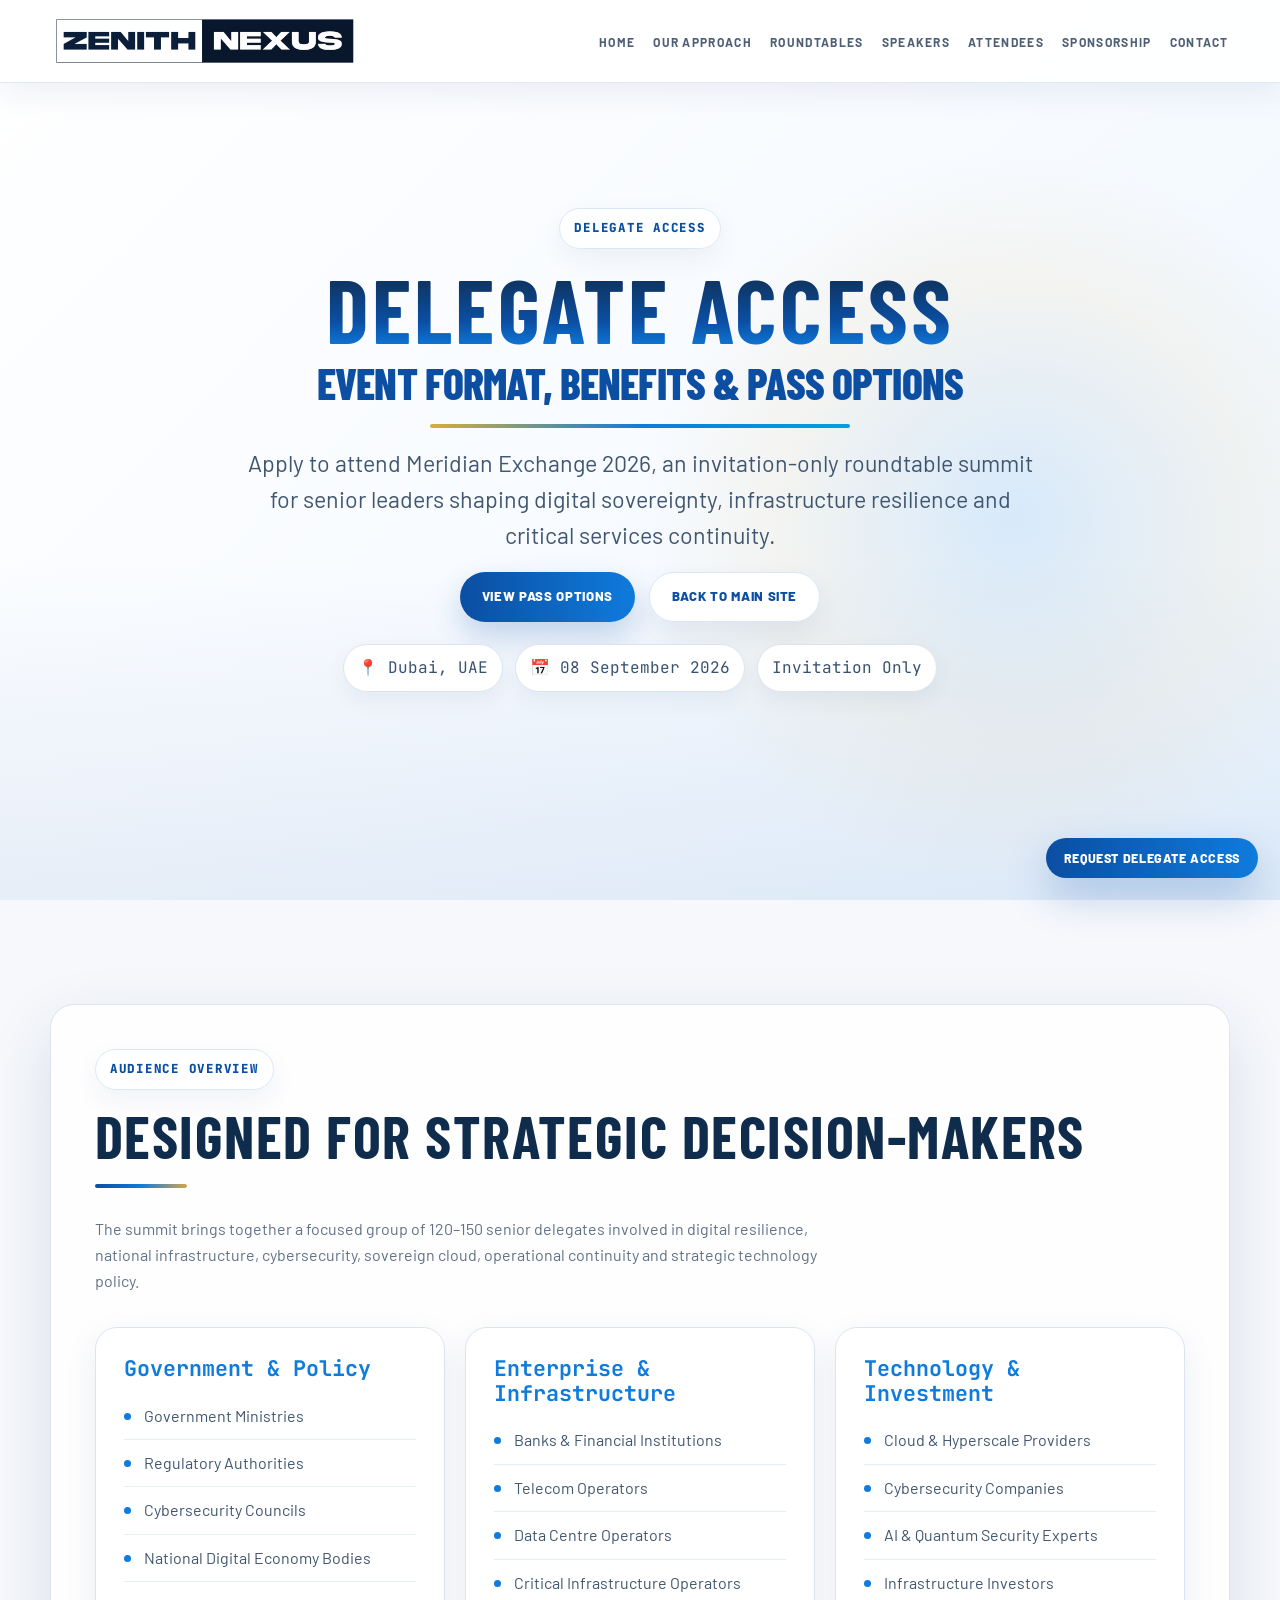
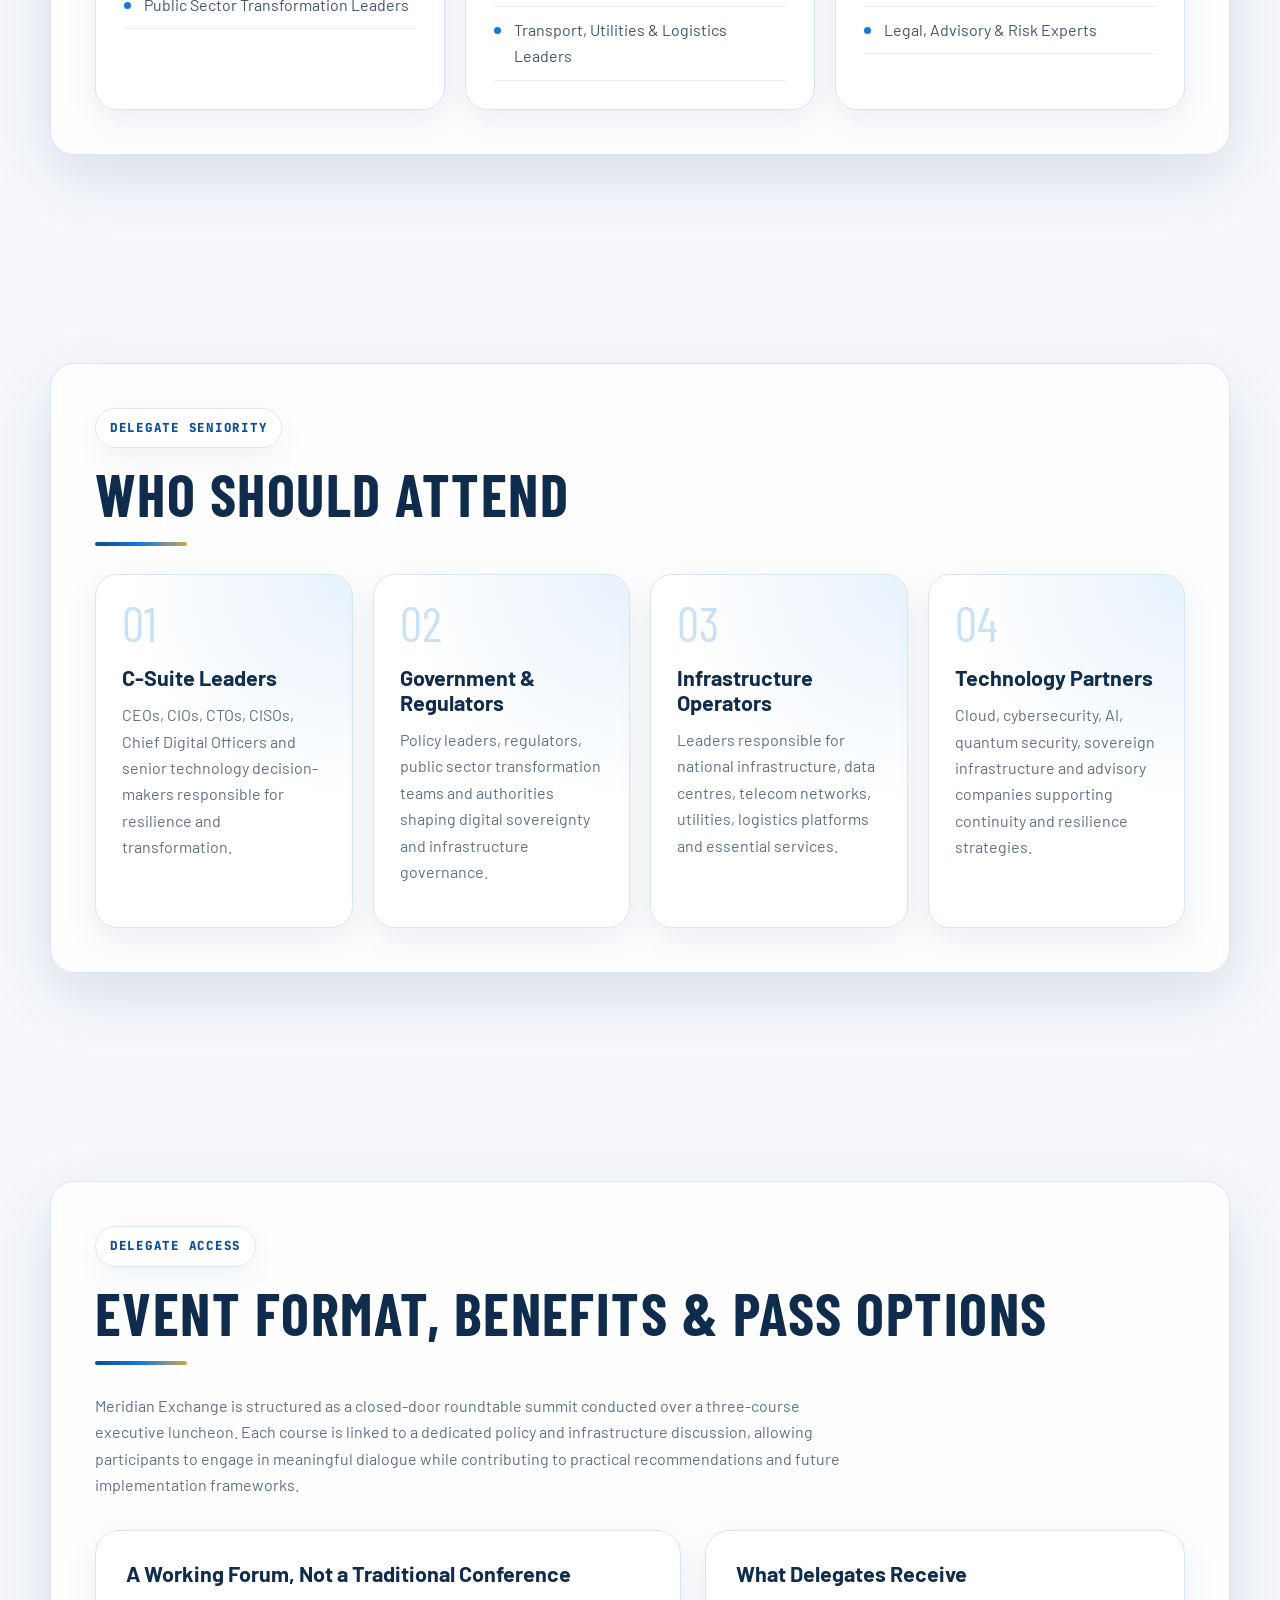
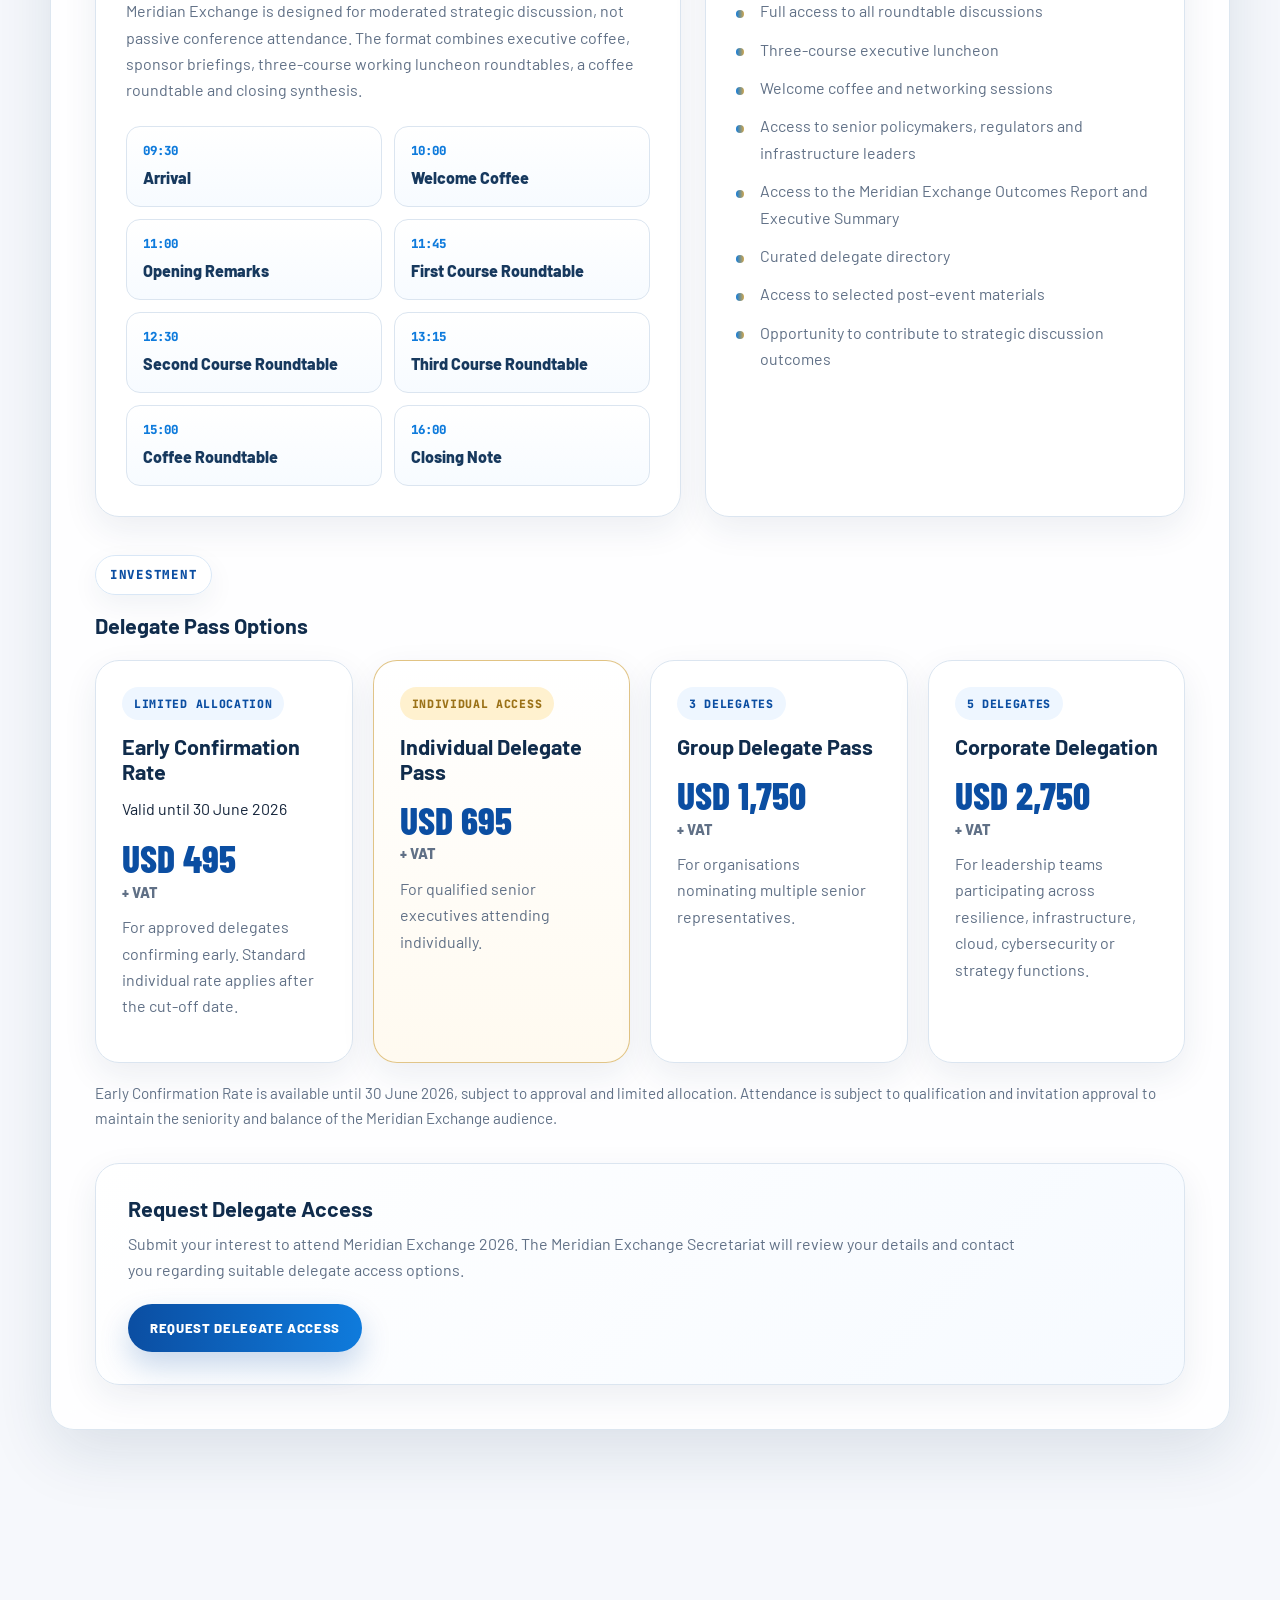
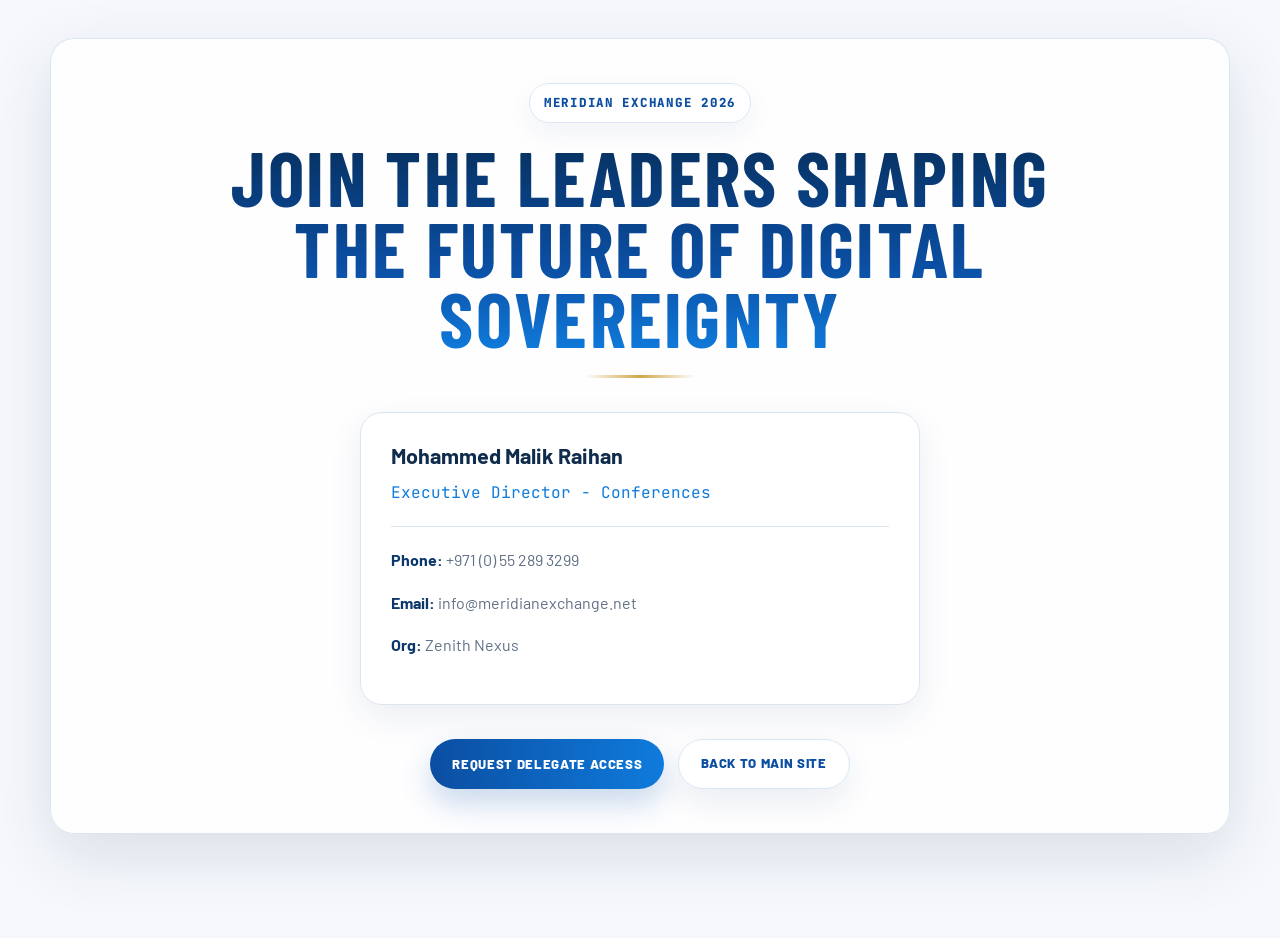
==== commit e09c008e: "Update attendees.html" ====
--- a/attendees.html
+++ b/attendees.html
@@ -231,9 +231,9 @@
         </div>
       </div>
 
-      <p class="pass-note font-muted">
-        Attendance is subject to qualification and invitation approval to maintain the seniority and balance of the Meridian Exchange audience.
-      </p>
+     <p class="pass-note font-muted">
+  Early Confirmation Rate is available until 30 June 2026, subject to approval and limited allocation. Attendance is subject to qualification and invitation approval to maintain the seniority and balance of the Meridian Exchange audience.
+</p>
     </div>
 
     <div class="insights-cta delegate-cta">
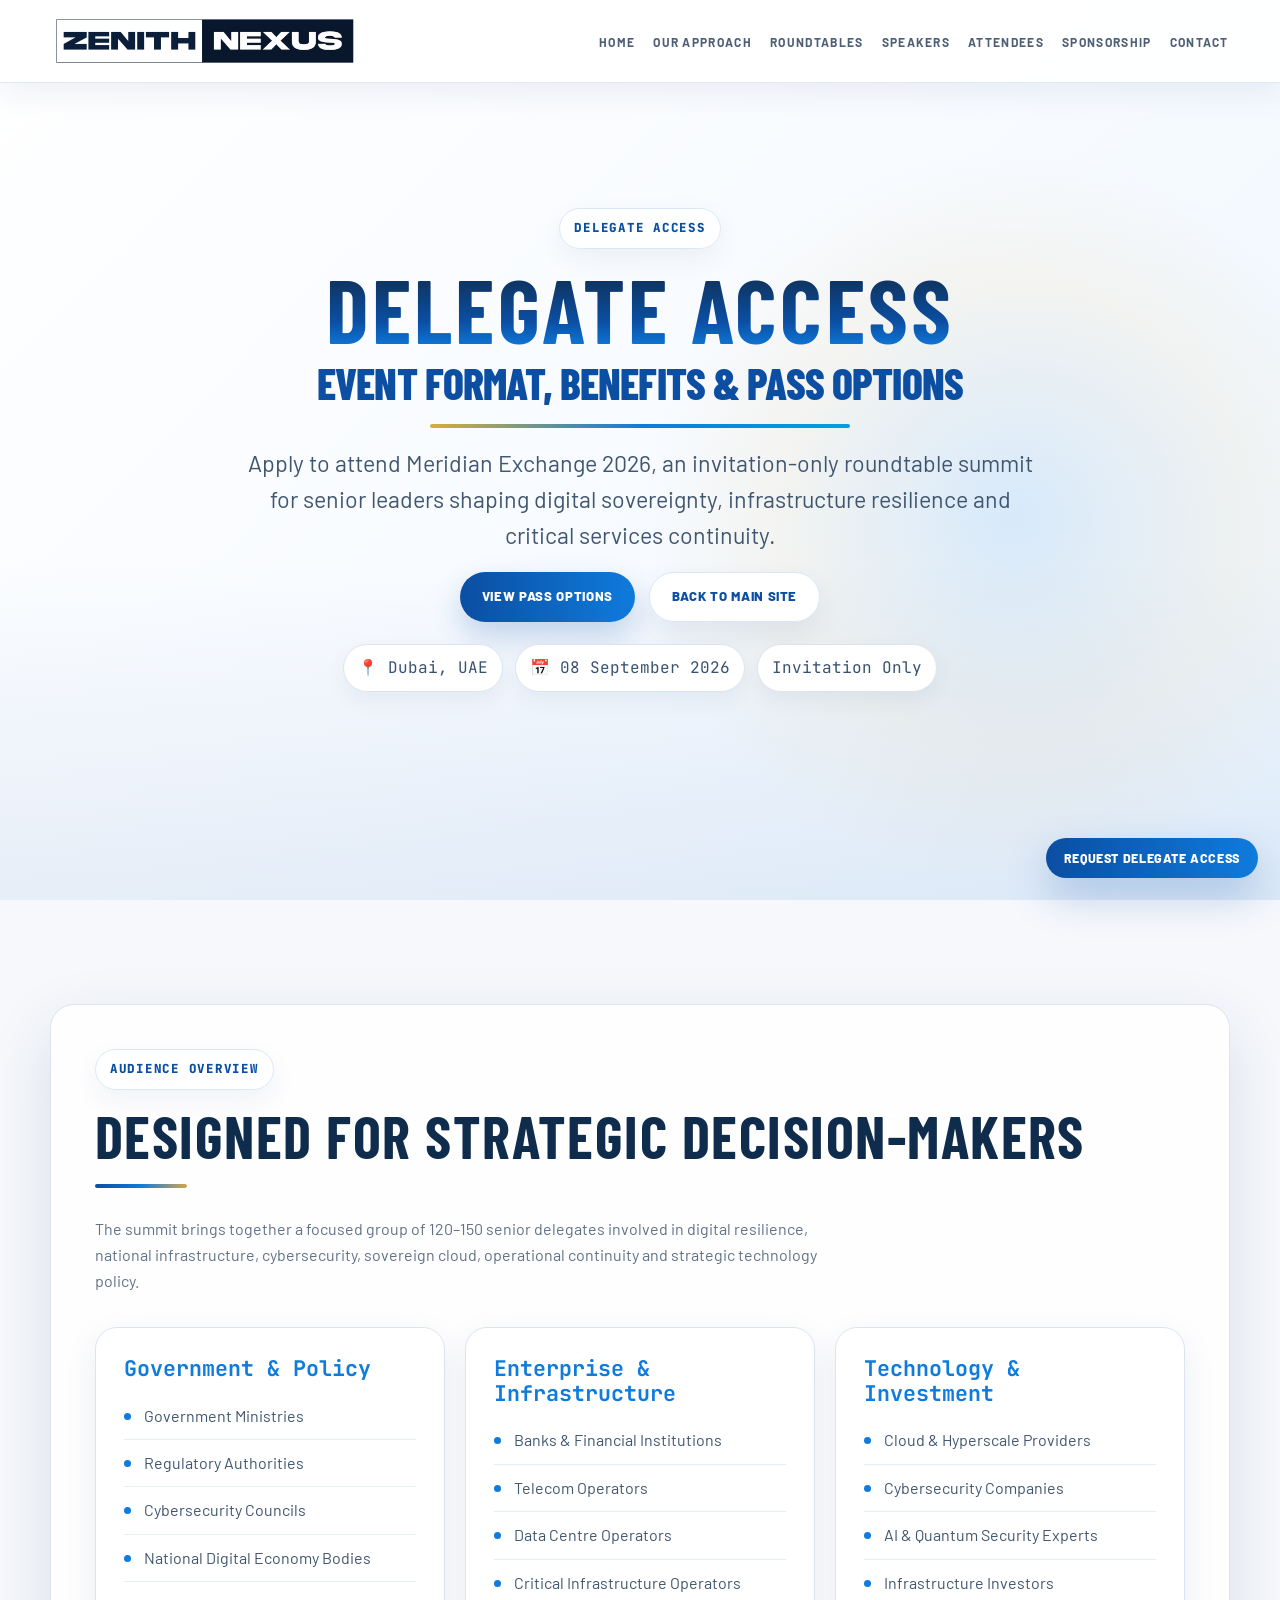
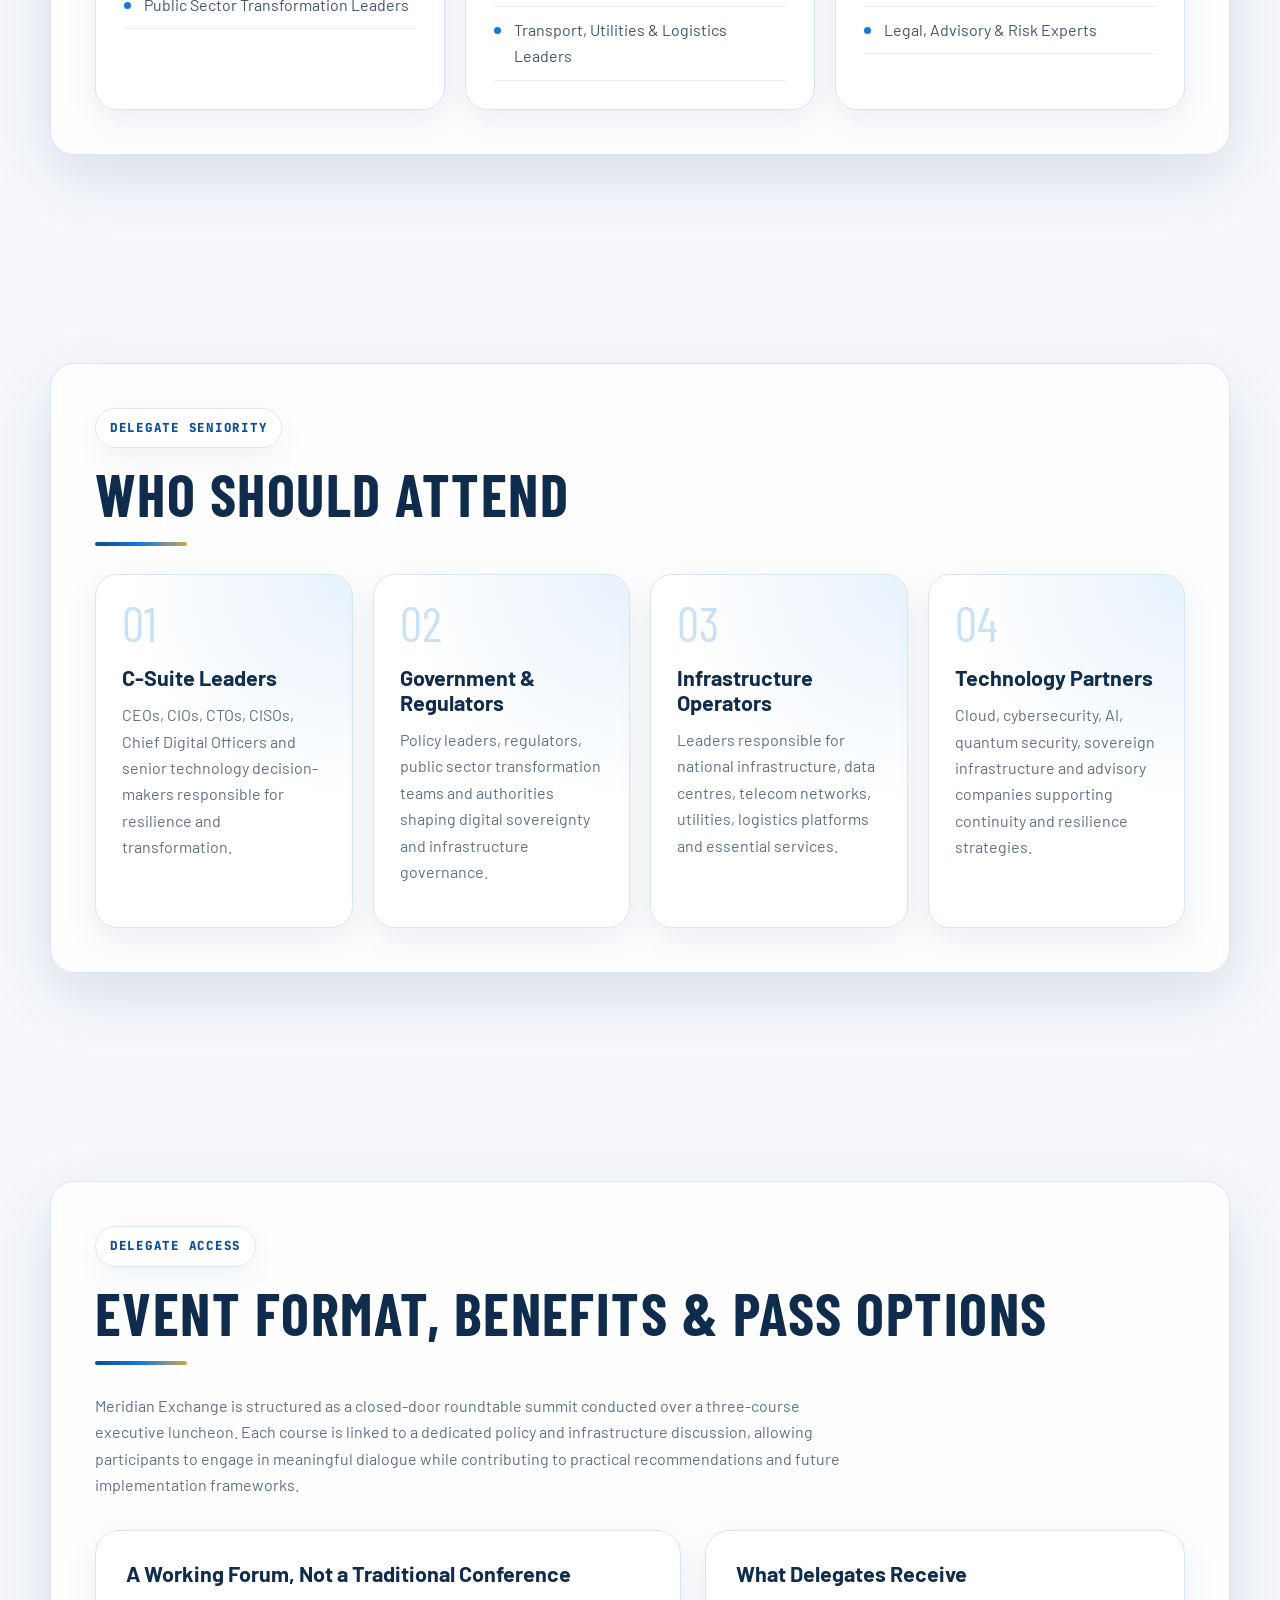
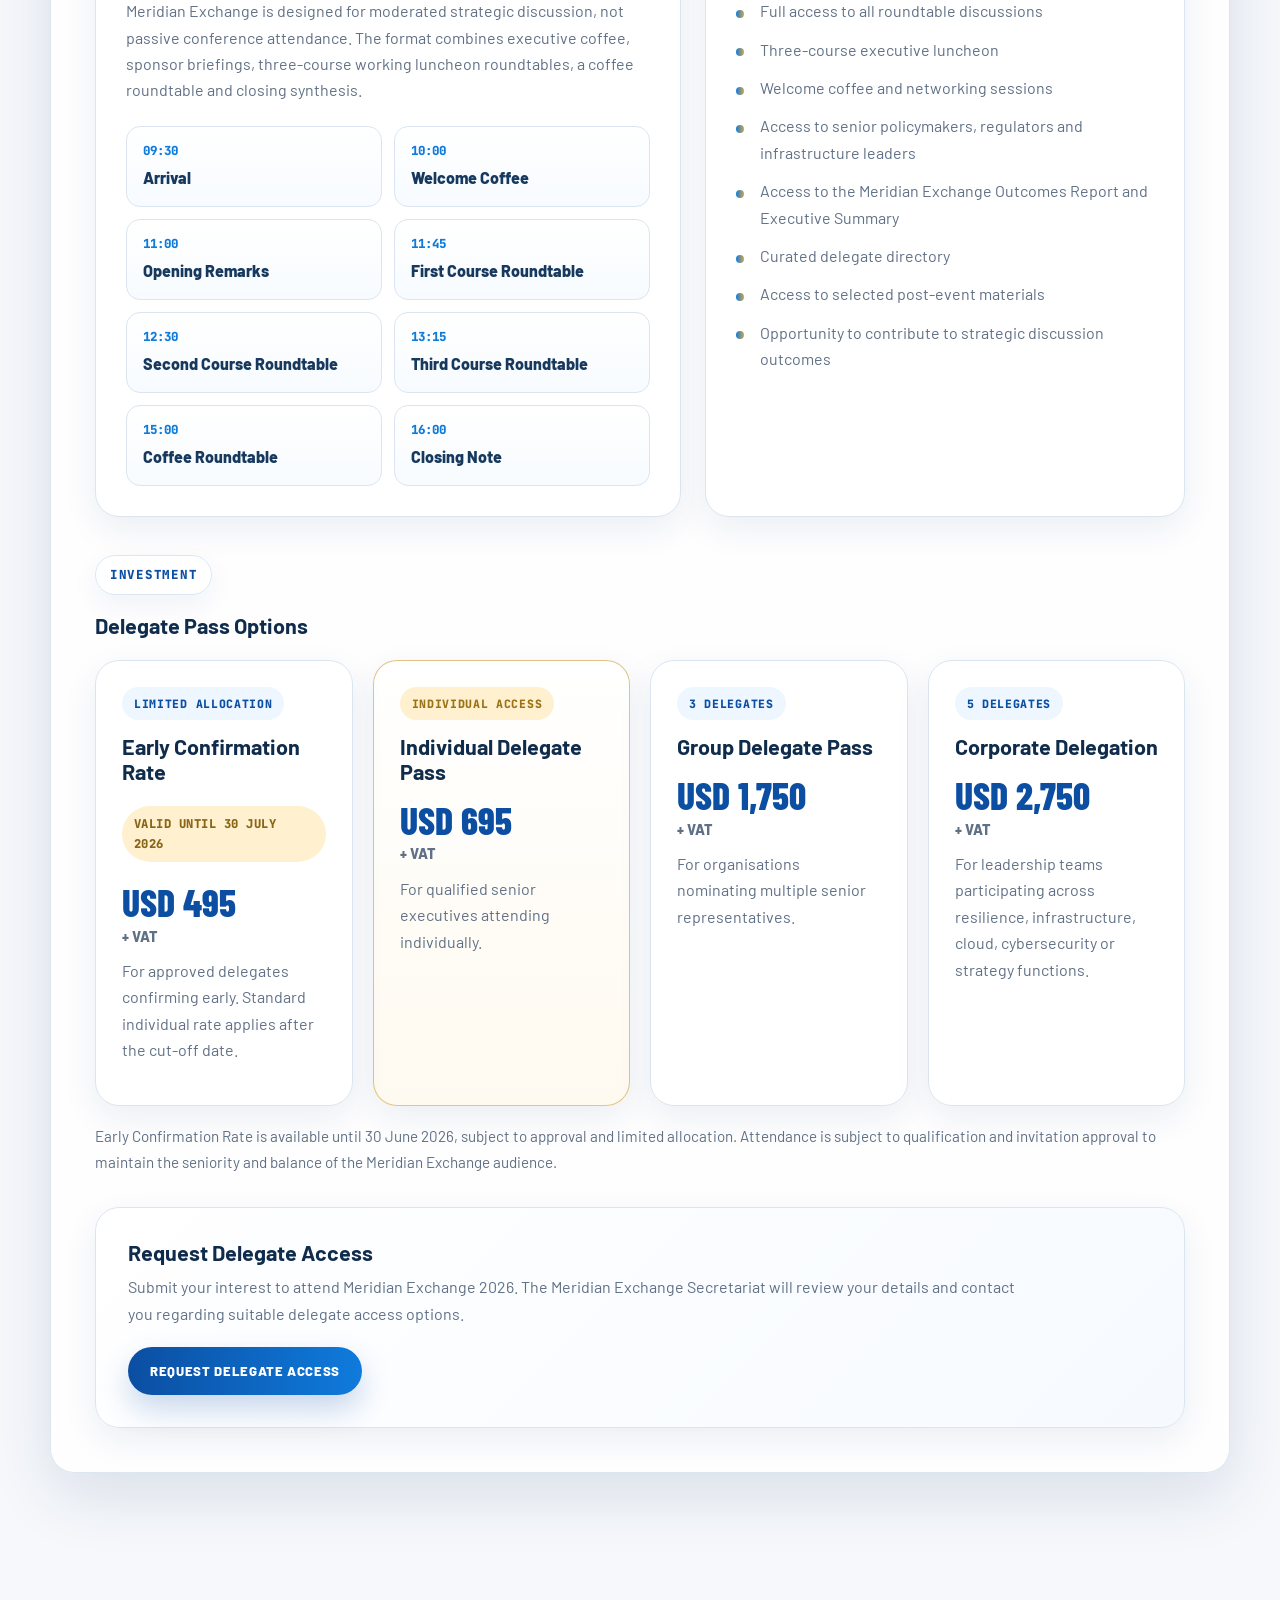
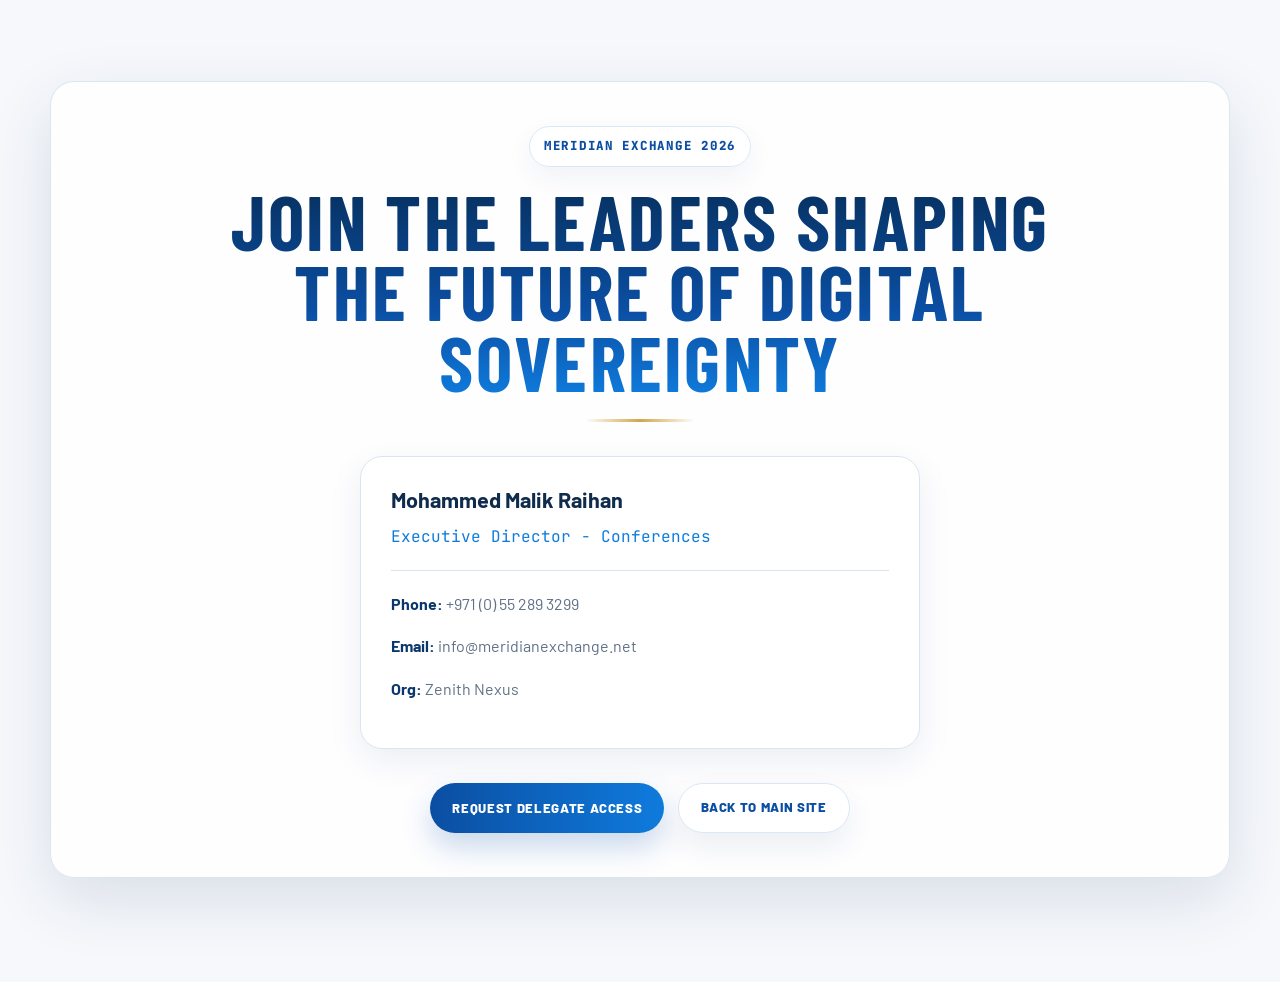
==== commit 875e2b4d: "Update attendees.html" ====
--- a/attendees.html
+++ b/attendees.html
@@ -202,7 +202,7 @@
         <div class="pass-card card-hover early-pass">
   <p class="pass-label">Limited Allocation</p>
   <h3>Early Confirmation Rate</h3>
-  <p class="pass-deadline">Valid until 30 June 2026</p>
+  <p class="pass-deadline">Valid until 30 July 2026</p>
   <div class="pass-price">USD 495 <span>+ VAT</span></div>
   <p class="font-muted">
     For approved delegates confirming early. Standard individual rate applies after the cut-off date.
--- a/css/style.css
+++ b/css/style.css
@@ -588,3 +588,23 @@
     font-size:2rem;
   }
 }
+/* Early confirmation deadline label */
+
+.early-pass{
+  position:relative;
+}
+
+.pass-deadline{
+  display:inline-flex;
+  align-items:center;
+  margin:10px 0 4px;
+  padding:8px 12px;
+  border-radius:999px;
+  background:#fff1cf;
+  color:#8a6517;
+  font-family:'JetBrains Mono',monospace;
+  font-size:.76rem;
+  font-weight:800;
+  text-transform:uppercase;
+  letter-spacing:.04em;
+}
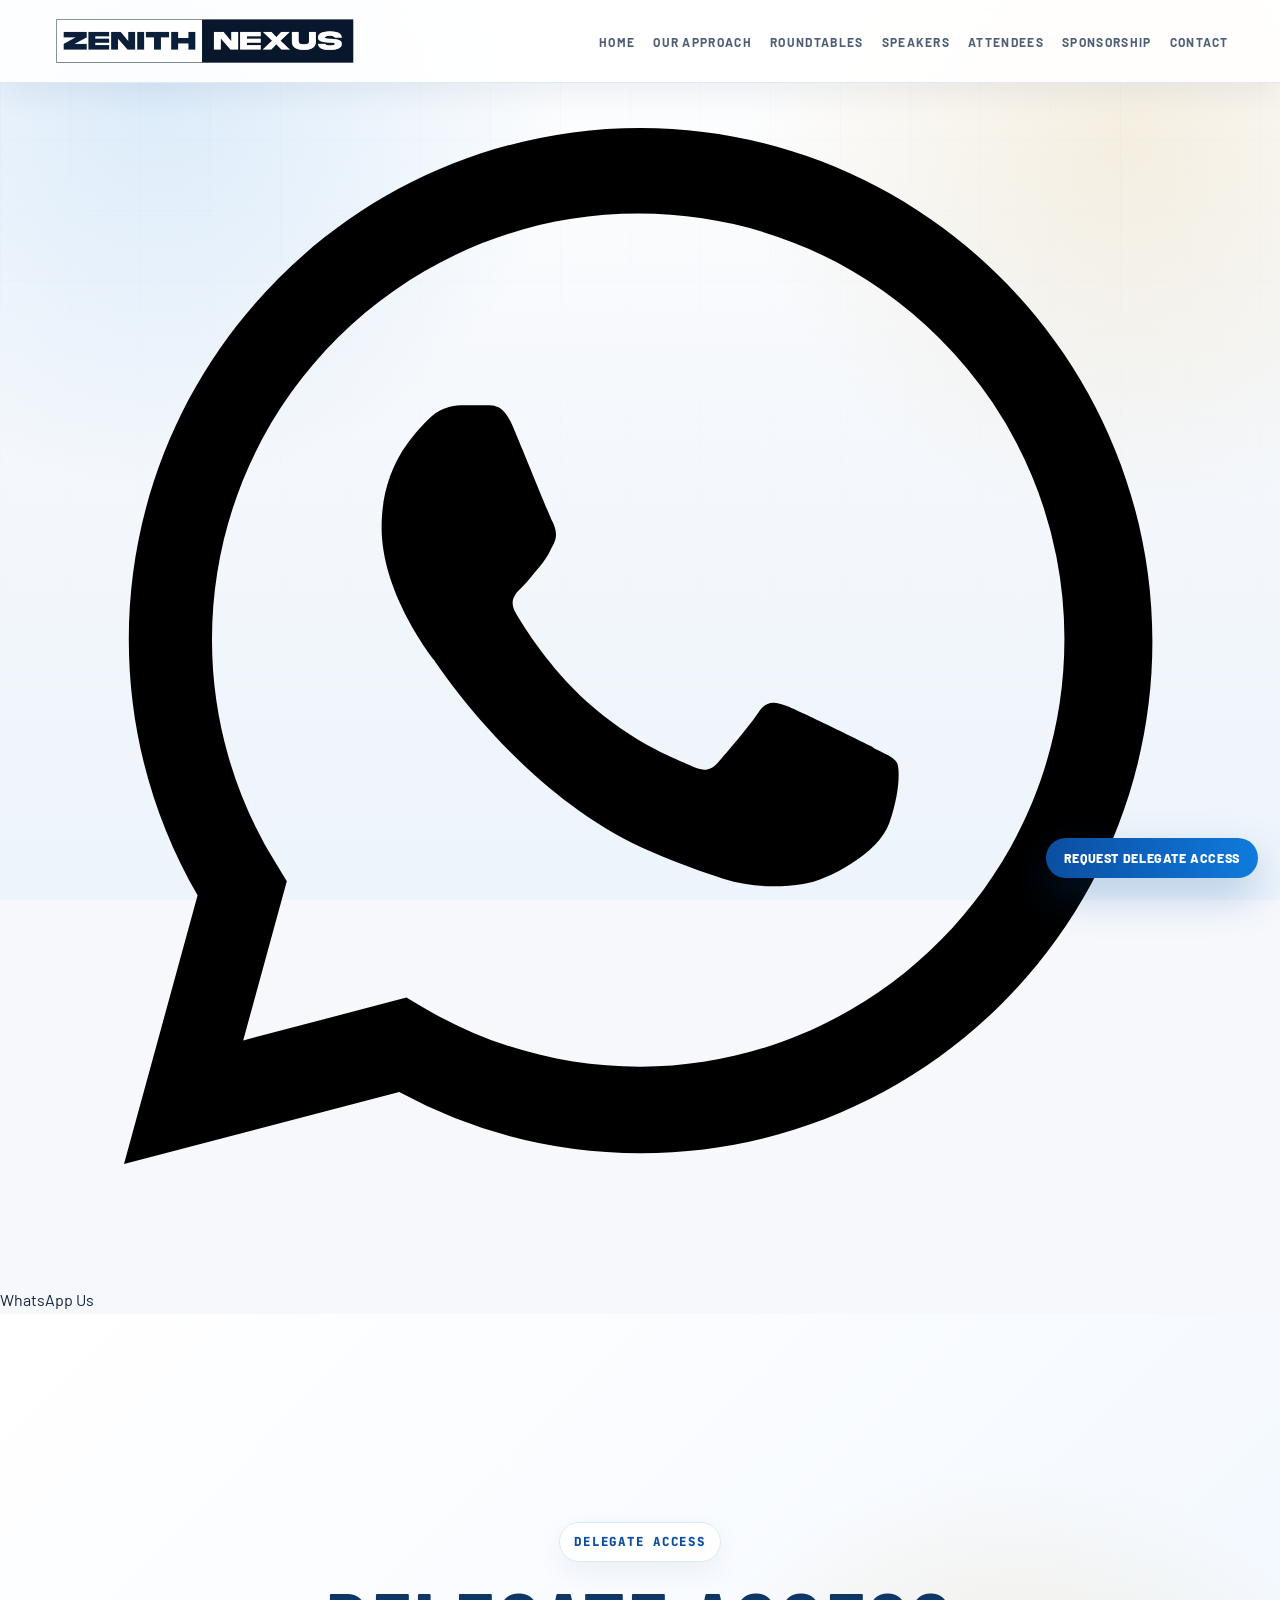
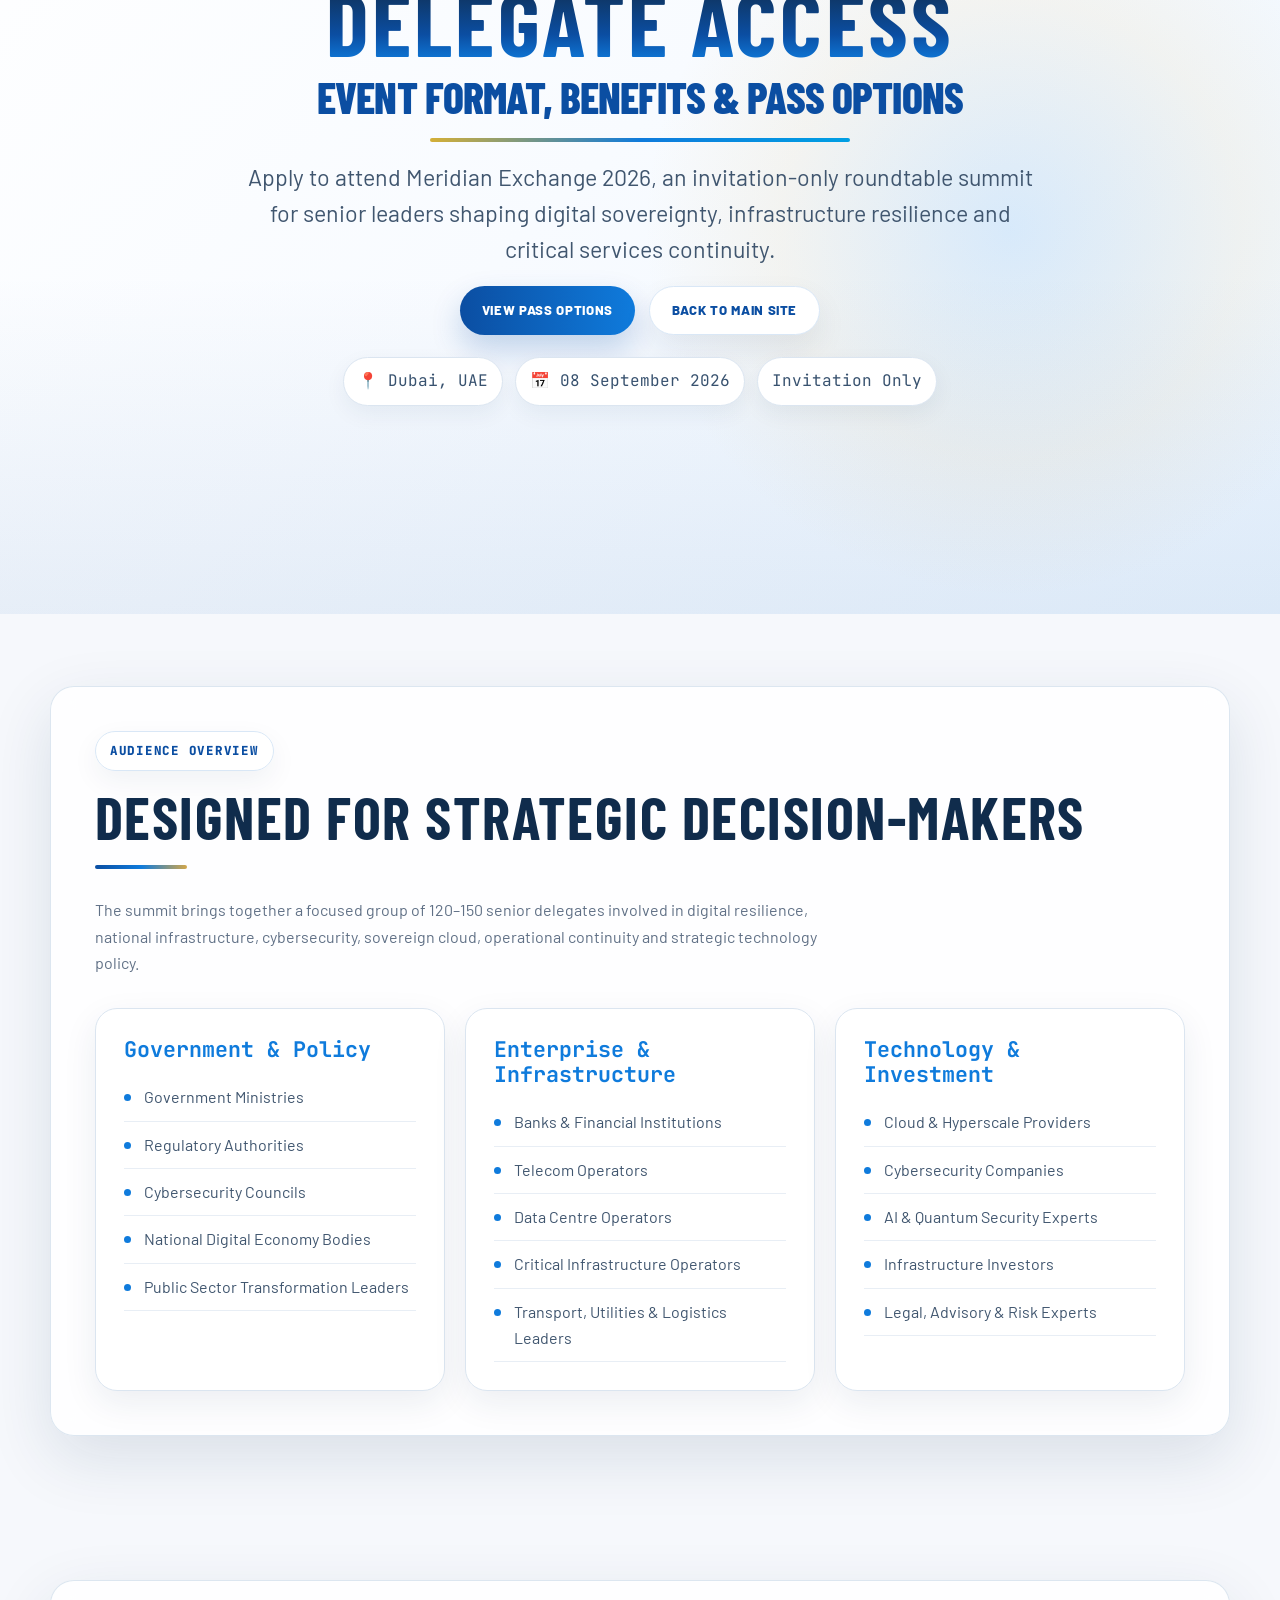
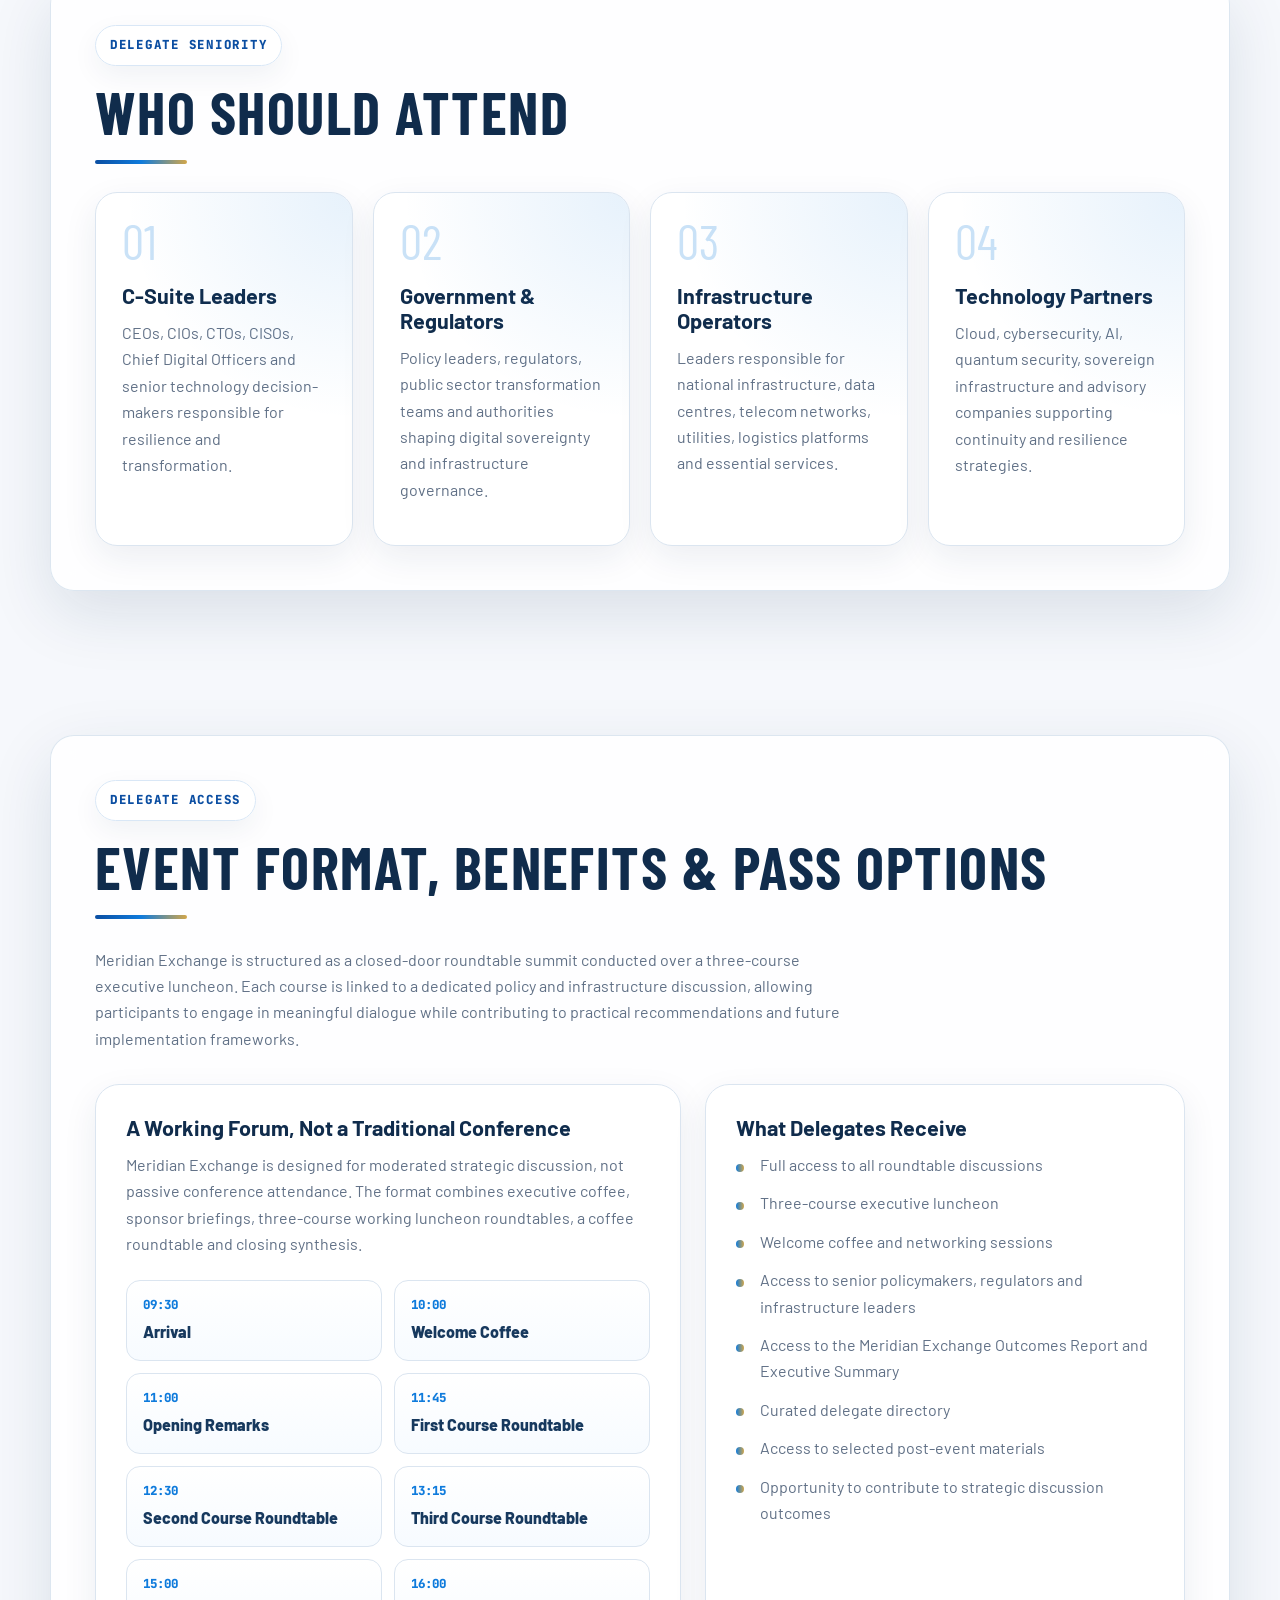
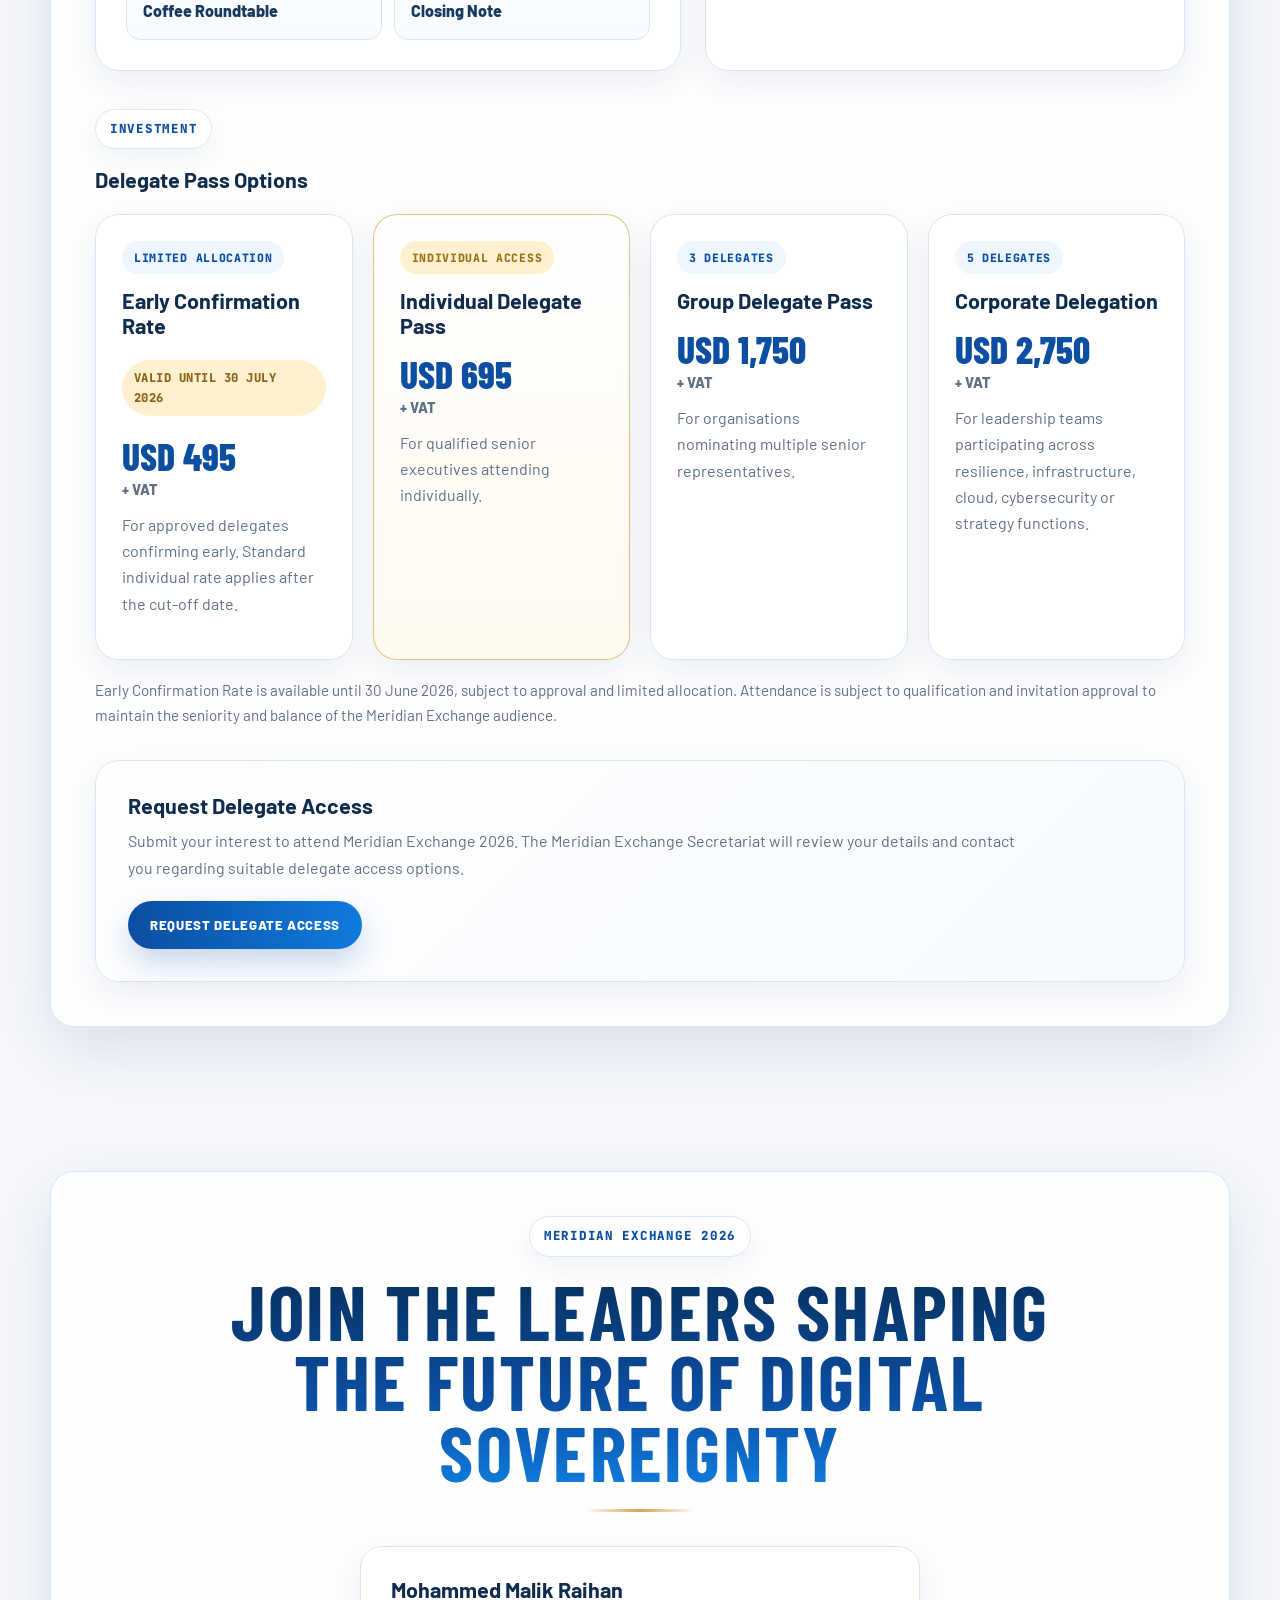
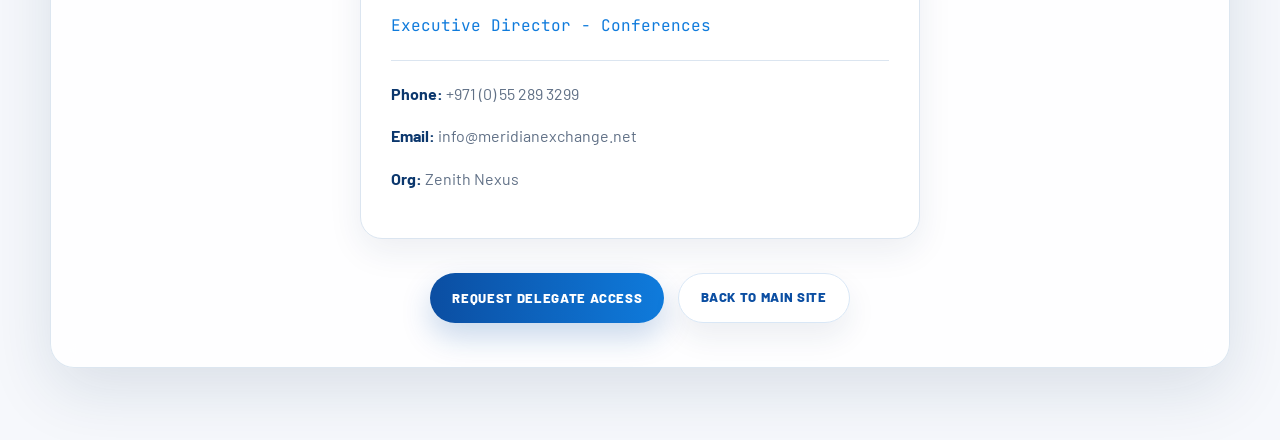
==== commit 01338050: "Update attendees.html" ====
--- a/attendees.html
+++ b/attendees.html
@@ -20,7 +20,22 @@
 <link href="https://fonts.googleapis.com/css2?family=Barlow:ital,wght@0,300;0,400;0,500;0,600;0,700;0,800;1,300;1,400&family=Barlow+Condensed:wght@600;700;800&family=JetBrains+Mono:wght@400;500&display=swap" rel="stylesheet"/>
 <link href="css/style.css" rel="stylesheet"/>
 </head>
-
+<!-- Floating WhatsApp Button -->
+<a
+  href="https://wa.me/971552893299?text=Hello%20Malik%2C%20I%20am%20interested%20in%20Meridian%20Exchange%202026.%20Please%20share%20more%20details."
+  class="whatsapp-float"
+  target="_blank"
+  rel="noopener noreferrer"
+  aria-label="Chat with us on WhatsApp"
+>
+  <span class="whatsapp-icon">
+    <svg viewBox="0 0 32 32" aria-hidden="true">
+      <path d="M16.01 3.2C8.96 3.2 3.22 8.94 3.22 15.99c0 2.25.59 4.45 1.72 6.39L3.1 29.1l6.88-1.8a12.72 12.72 0 0 0 6.03 1.53h.01c7.05 0 12.79-5.74 12.79-12.79S23.06 3.2 16.01 3.2Zm0 23.47h-.01c-1.92 0-3.81-.52-5.45-1.5l-.39-.23-4.08 1.07 1.09-3.98-.25-.41a10.56 10.56 0 0 1-1.62-5.63c0-5.87 4.78-10.65 10.66-10.65 2.85 0 5.52 1.11 7.53 3.12a10.58 10.58 0 0 1 3.12 7.53c0 5.88-4.78 10.66-10.6 10.68Zm5.84-7.98c-.32-.16-1.89-.93-2.18-1.04-.29-.11-.5-.16-.71.16-.21.32-.82 1.04-1.01 1.25-.19.21-.37.24-.69.08-.32-.16-1.35-.5-2.58-1.59-.95-.85-1.59-1.89-1.78-2.21-.19-.32-.02-.49.14-.65.15-.15.32-.37.48-.56.16-.19.21-.32.32-.53.11-.21.05-.4-.03-.56-.08-.16-.71-1.72-.98-2.36-.26-.62-.52-.54-.71-.55h-.61c-.21 0-.56.08-.85.4-.29.32-1.12 1.09-1.12 2.66s1.14 3.09 1.3 3.3c.16.21 2.24 3.42 5.43 4.8.76.33 1.35.53 1.81.68.76.24 1.45.21 2 .13.61-.09 1.89-.77 2.15-1.52.27-.75.27-1.39.19-1.52-.08-.13-.29-.21-.61-.37Z"></path>
+    </svg>
+  </span>
+  <span class="whatsapp-text">WhatsApp Us</span>
+</a>
+  
 <body>
 <div aria-hidden="true" class="site-bg"></div>
 <div id="progress-bar"></div>
--- a/css/style.css
+++ b/css/style.css
@@ -161,9 +161,7 @@
   margin-top:32px;
 }
 
-.insight-card{
-  padding:30px;
-}
+.insight-card{padding:30px;}
 
 .insight-num{
   display:block;
@@ -173,9 +171,7 @@
   margin-bottom:16px;
 }
 
-.insight-card h3{
-  margin-bottom:16px;
-}
+.insight-card h3{margin-bottom:16px;}
 
 .insights-cta{
   margin-top:32px;
@@ -186,22 +182,15 @@
   box-shadow:var(--shadow-soft);
 }
 
-.insights-cta h3{
-  margin-bottom:10px;
-}
-
-.insights-cta p{
-  margin-bottom:20px;
-  max-width:900px;
-}
+.insights-cta h3{margin-bottom:10px;}
+.insights-cta p{margin-bottom:20px;max-width:900px;}
 
 @media(max-width:900px){
-  .insights-grid{
-    grid-template-columns:1fr;
-  }
-}
+  .insights-grid{grid-template-columns:1fr;}
+}
+
 /* ==========================================
-   MOBILE FIX + UNIFORM STAT CARDS
+   UNIFORM IMPACT / STAT CARDS + MOBILE HERO
 ========================================== */
 
 .impact-item,
@@ -217,8 +206,8 @@
 .impact-number,
 .impact-word,
 .stat-val{
-  font-family:'Barlow Condensed', sans-serif;
-  font-size:clamp(3rem, 7vw, 4.2rem);
+  font-family:'Barlow Condensed',sans-serif;
+  font-size:clamp(3rem,7vw,4.2rem);
   line-height:.9;
   color:#0b4ea2;
   font-weight:800;
@@ -235,7 +224,6 @@
 }
 
 @media(max-width:768px){
-
   #cover{
     min-height:auto;
     padding-top:120px;
@@ -243,12 +231,12 @@
   }
 
   .hero-topic{
-    font-size:clamp(3rem, 13vw, 4.8rem) !important;
+    font-size:clamp(3rem,13vw,4.8rem) !important;
     line-height:.9 !important;
   }
 
   .hero-theme-highlight{
-    font-size:clamp(1.5rem, 7vw, 2.2rem) !important;
+    font-size:clamp(1.5rem,7vw,2.2rem) !important;
     line-height:1.05 !important;
   }
 
@@ -290,44 +278,8 @@
     grid-template-columns:repeat(2,1fr);
     gap:12px;
     max-width:320px;
-    margin-left:auto;
-    margin-right:auto;
-  }
-
-  .bottom-bar{
-    position:static;
-    transform:none;
-    width:100%;
-    margin:26px auto 0;
-    border-radius:22px;
-    line-height:1.8;
-  }
-
-  .impact-container{
-    grid-template-columns:1fr !important;
-    gap:18px;
-  }
-
-  .impact-item,
-  .stat-card{
-    min-height:145px;
-  }
-
-  .floating-cta{
-    width:90%;
-    left:5%;
-    right:5%;
-    bottom:14px;
-    padding:15px 18px;
-  }
-
-  body{
-    padding-bottom:76px;
-  }
-}
-/* FINAL MOBILE HERO CLEANUP */
-
-@media(max-width:768px){
+    margin:24px auto 20px;
+  }
 
   .bottom-bar{
     position:static !important;
@@ -346,21 +298,31 @@
     display:block;
   }
 
-  .animate-subtle{
-    animation:none !important;
-    transform:none !important;
-  }
-
-  .countdown-container{
-    margin-top:24px;
-    margin-bottom:20px;
-  }
+  .animate-subtle{animation:none !important;transform:none !important;}
+
+  .impact-container{
+    grid-template-columns:1fr !important;
+    gap:18px;
+  }
+
+  .impact-item,
+  .stat-card{min-height:145px;}
 
   .floating-cta{
     z-index:1200;
-  }
-}
-/* SPEAKERS PAGE GRID FIX */
+    width:90%;
+    left:5%;
+    right:5%;
+    bottom:14px;
+    padding:15px 18px;
+  }
+
+  body{padding-bottom:76px;}
+}
+
+/* ==========================================
+   SPEAKERS PAGE GRID
+========================================== */
 
 .speakers-page-grid{
   display:grid !important;
@@ -376,34 +338,22 @@
   margin:0 !important;
 }
 
-@media(max-width:1100px){
-  .speakers-page-grid{
-    grid-template-columns:repeat(3,1fr) !important;
-  }
-}
-
-@media(max-width:760px){
-  .speakers-page-grid{
-    grid-template-columns:repeat(2,1fr) !important;
-  }
-}
-
-@media(max-width:520px){
-  .speakers-page-grid{
-    grid-template-columns:1fr !important;
-  }
-}
-/* FINAL IMPACT STRIP FIX */
-
-.impact-strip{
-  overflow:hidden;
-}
+@media(max-width:1100px){.speakers-page-grid{grid-template-columns:repeat(3,1fr) !important;}}
+@media(max-width:760px){.speakers-page-grid{grid-template-columns:repeat(2,1fr) !important;}}
+@media(max-width:520px){.speakers-page-grid{grid-template-columns:1fr !important;}}
+
+/* ==========================================
+   IMPACT STRIP
+========================================== */
+
+.impact-strip{overflow:hidden;}
 
 .impact-strip .container{
-  width:min(1360px, calc(100% - 40px)) !important;
+  width:min(1360px,calc(100% - 40px)) !important;
   max-width:1360px !important;
   padding:20px !important;
 }
+
 /* ==========================================
    DELEGATE ACCESS & PASS OPTIONS
 ========================================== */
@@ -421,13 +371,8 @@
   align-items:center;
 }
 
-.delegate-callout h3{
-  margin-bottom:10px;
-}
-
-.delegate-callout p{
-  margin-bottom:10px;
-}
+.delegate-callout h3{margin-bottom:10px;}
+.delegate-callout p{margin-bottom:10px;}
 
 .delegate-format-grid{
   display:grid;
@@ -492,9 +437,7 @@
   background:linear-gradient(90deg,var(--primary-2),var(--accent));
 }
 
-.pass-section{
-  margin-top:38px;
-}
+.pass-section{margin-top:38px;}
 
 .pass-grid{
   display:grid;
@@ -552,47 +495,9 @@
   margin-top:8px;
 }
 
-.pass-note{
-  margin-top:18px;
-  font-size:.95rem;
-}
-
-.delegate-cta{
-  text-align:left;
-}
-
-@media(max-width:1000px){
-  .delegate-format-grid,
-  .delegate-callout{
-    grid-template-columns:1fr;
-  }
-
-  .pass-grid{
-    grid-template-columns:repeat(2,minmax(0,1fr));
-  }
-}
-
-@media(max-width:620px){
-  .format-flow,
-  .pass-grid{
-    grid-template-columns:1fr;
-  }
-
-  .delegate-callout,
-  .delegate-info-card,
-  .pass-card{
-    padding:22px;
-  }
-
-  .pass-price{
-    font-size:2rem;
-  }
-}
-/* Early confirmation deadline label */
-
-.early-pass{
-  position:relative;
-}
+.pass-note{margin-top:18px;font-size:.95rem;}
+.delegate-cta{text-align:left;}
+.early-pass{position:relative;}
 
 .pass-deadline{
   display:inline-flex;
@@ -608,3 +513,365 @@
   text-transform:uppercase;
   letter-spacing:.04em;
 }
+
+@media(max-width:1000px){
+  .delegate-format-grid,
+  .delegate-callout{grid-template-columns:1fr;}
+  .pass-grid{grid-template-columns:repeat(2,minmax(0,1fr));}
+}
+
+@media(max-width:620px){
+  .format-flow,
+  .pass-grid{grid-template-columns:1fr;}
+  .delegate-callout,
+  .delegate-info-card,
+  .pass-card{padding:22px;}
+  .pass-price{font-size:2rem;}
+}
+
+/* ==========================================
+   ABOUT SECTION + HOMEPAGE SPACING
+========================================== */
+
+.about-panel{position:relative;}
+
+.about-upgrade-grid{
+  display:grid;
+  grid-template-columns:1fr 1fr;
+  gap:32px;
+  align-items:start;
+  margin-top:22px;
+}
+
+.about-copy p{
+  margin-bottom:14px;
+  line-height:1.65;
+}
+
+.about-mini-grid{
+  display:grid;
+  grid-template-columns:repeat(2,minmax(0,1fr));
+  gap:12px;
+  margin-top:20px;
+}
+
+.about-mini-grid span{
+  padding:14px 16px;
+  border:1px solid #dbe5f0;
+  border-radius:14px;
+  background:linear-gradient(180deg,#ffffff,#f7fbff);
+  color:#17395e;
+  font-size:.76rem;
+  font-weight:800;
+  text-transform:uppercase;
+  letter-spacing:.06em;
+}
+
+.about-value-grid{
+  display:grid;
+  grid-template-columns:repeat(2,minmax(0,1fr));
+  gap:18px;
+  margin-bottom:0;
+}
+
+.about-value-card{
+  position:relative;
+  overflow:hidden;
+  min-height:165px;
+  margin-bottom:0;
+  padding:24px;
+  border:1px solid var(--line);
+  border-radius:22px;
+  background:#fff;
+  box-shadow:var(--shadow-soft);
+}
+
+.about-value-card:before{
+  content:"";
+  position:absolute;
+  inset:0;
+  background:radial-gradient(circle at top right,rgba(15,123,220,.10),transparent 55%);
+  pointer-events:none;
+}
+
+.about-value-line{
+  display:block;
+  width:52px;
+  height:4px;
+  border-radius:999px;
+  background:linear-gradient(90deg,#0b4ea2,#c9a24a);
+  margin-bottom:14px;
+}
+
+.about-value-card h3{
+  position:relative;
+  margin-bottom:10px;
+  color:#0b2545;
+  text-transform:uppercase;
+  letter-spacing:.06em;
+  font-size:1.05rem;
+}
+
+.about-value-card p{
+  position:relative;
+  line-height:1.55;
+  margin-bottom:0;
+}
+
+.page.section-padding,
+.section-padding{
+  padding-top:72px !important;
+  padding-bottom:72px !important;
+}
+
+.impact-strip + .page.section-padding{padding-top:56px !important;}
+
+#our-approach.page.section-padding{
+  padding-bottom:0 !important;
+  margin-bottom:0 !important;
+}
+
+#our-approach .container{margin-bottom:0 !important;}
+
+#roundtables.page.section-padding{
+  padding-top:24px !important;
+  margin-top:-55px !important;
+}
+
+@media(max-width:900px){
+  .page.section-padding,
+  .section-padding{
+    padding-top:56px !important;
+    padding-bottom:56px !important;
+  }
+
+  .about-upgrade-grid{
+    grid-template-columns:1fr;
+    gap:24px;
+  }
+
+  .about-value-grid{grid-template-columns:repeat(2,minmax(0,1fr));}
+
+  #our-approach.page.section-padding{padding-bottom:0 !important;}
+
+  #roundtables.page.section-padding{
+    padding-top:20px !important;
+    margin-top:-75px !important;
+  }
+}
+
+@media(max-width:620px){
+  .page.section-padding,
+  .section-padding{
+    padding-top:44px !important;
+    padding-bottom:44px !important;
+  }
+
+  .container:not(#cover .container){padding:24px !important;}
+
+  .about-value-grid,
+  .about-mini-grid{grid-template-columns:1fr;}
+
+  .about-value-card{
+    min-height:auto;
+    padding:22px;
+  }
+
+  #our-approach.page.section-padding{padding-bottom:0 !important;}
+
+  #roundtables.page.section-padding{
+    padding-top:18px !important;
+    margin-top:-120px !important;
+  }
+}
+/* ==========================================
+   MOBILE ONLY FIX: ABOUT / ROUNDTABLE OVERLAP
+   Keeps desktop spacing unchanged
+========================================== */
+
+@media(max-width:620px){
+  #our-approach.page.section-padding{
+    padding-bottom:36px !important;
+    margin-bottom:0 !important;
+  }
+
+  #roundtables.page.section-padding{
+    margin-top:0 !important;
+    padding-top:36px !important;
+  }
+
+  #roundtables .container{
+    margin-top:0 !important;
+  }
+
+  #roundtables h2{
+    font-size:clamp(2.8rem, 13vw, 4.2rem) !important;
+    line-height:.95 !important;
+  }
+}
+/* ==========================================
+   HERO SUPPORTING PARTNER LOGO
+========================================== */
+
+.hero-supporting-partner{
+  margin:22px auto 4px;
+  display:flex;
+  align-items:center;
+  justify-content:center;
+  gap:12px;
+  flex-wrap:wrap;
+}
+
+.hero-supporting-label{
+  display:inline-flex;
+  padding:8px 13px;
+  border-radius:999px;
+  background:rgba(255,255,255,.92);
+  border:1px solid rgba(11,78,162,.18);
+  color:#0b4ea2;
+  font-size:.74rem;
+  font-weight:900;
+  text-transform:uppercase;
+  letter-spacing:.09em;
+  box-shadow:0 10px 24px rgba(11,37,69,.08);
+}
+.hero-supporting-logo-card{
+  padding:10px 18px;
+  border-radius:18px;
+  background:rgba(255,255,255,.94);
+  border:1px solid rgba(201,162,74,.55);
+  box-shadow:0 16px 36px rgba(0,0,0,.18);
+  display:flex;
+  align-items:center;
+  justify-content:center;
+}
+
+.hero-supporting-logo{
+  display:block;
+  max-width:170px;
+  max-height:58px;
+  width:auto;
+  height:auto;
+  object-fit:contain;
+}
+
+@media(max-width:620px){
+  .hero-supporting-partner{
+    margin:18px auto 2px;
+    gap:10px;
+  }
+
+  .hero-supporting-logo-card{
+    padding:9px 14px;
+    border-radius:16px;
+  }
+
+  .hero-supporting-logo{
+    max-width:150px;
+    max-height:52px;
+  }
+
+  .hero-supporting-label{
+    font-size:.68rem;
+  }
+}
+/* ==========================================
+   SPEAKERS SECTION POSITION + MOBILE TILE SIZE
+   Update: bring homepage speakers carousel higher and make mobile tiles smaller
+========================================== */
+
+#speakers.page.section-padding{
+  padding-top:46px !important;
+  margin-top:-18px !important;
+}
+
+#speakers .subtitle-margin{
+  margin-bottom:16px !important;
+}
+
+#speakers .speaker-carousel{
+  padding-top:4px !important;
+}
+
+#speakers div[style*="text-align:center"]{
+  margin-top:26px !important;
+}
+
+@media(max-width:900px){
+  #speakers.page.section-padding{
+    padding-top:34px !important;
+    margin-top:-12px !important;
+  }
+}
+
+@media(max-width:620px){
+  #speakers.page.section-padding{
+    padding-top:30px !important;
+    padding-bottom:40px !important;
+    margin-top:0 !important;
+  }
+
+  #speakers .container{
+    padding-top:20px !important;
+    padding-bottom:20px !important;
+  }
+
+  #speakers .subtitle-margin{
+    margin-bottom:14px !important;
+  }
+
+  #speakers .speaker-carousel{
+    padding:6px 0 14px !important;
+  }
+
+  #speakers .speaker-track{
+    gap:12px !important;
+    animation-duration:28s !important;
+    -webkit-animation-duration:28s !important;
+  }
+
+  #speakers .speaker-card{
+    width:176px !important;
+    min-width:176px !important;
+    flex:0 0 176px !important;
+    border-radius:18px !important;
+  }
+
+  #speakers .speaker-info{
+    padding:12px !important;
+  }
+
+  #speakers .speaker-info h3{
+    font-size:.92rem !important;
+    line-height:1.15 !important;
+    margin-bottom:6px !important;
+  }
+
+  #speakers .speaker-title{
+    font-size:.66rem !important;
+    line-height:1.25 !important;
+    margin-bottom:5px !important;
+    letter-spacing:.06em !important;
+  }
+
+  #speakers .speaker-company{
+    font-size:.7rem !important;
+    line-height:1.3 !important;
+  }
+
+  #speakers div[style*="text-align:center"]{
+    margin-top:20px !important;
+  }
+}
+
+@media(max-width:380px){
+  #speakers .speaker-track{
+    gap:10px !important;
+  }
+
+  #speakers .speaker-card{
+    width:164px !important;
+    min-width:164px !important;
+    flex-basis:164px !important;
+  }
+}
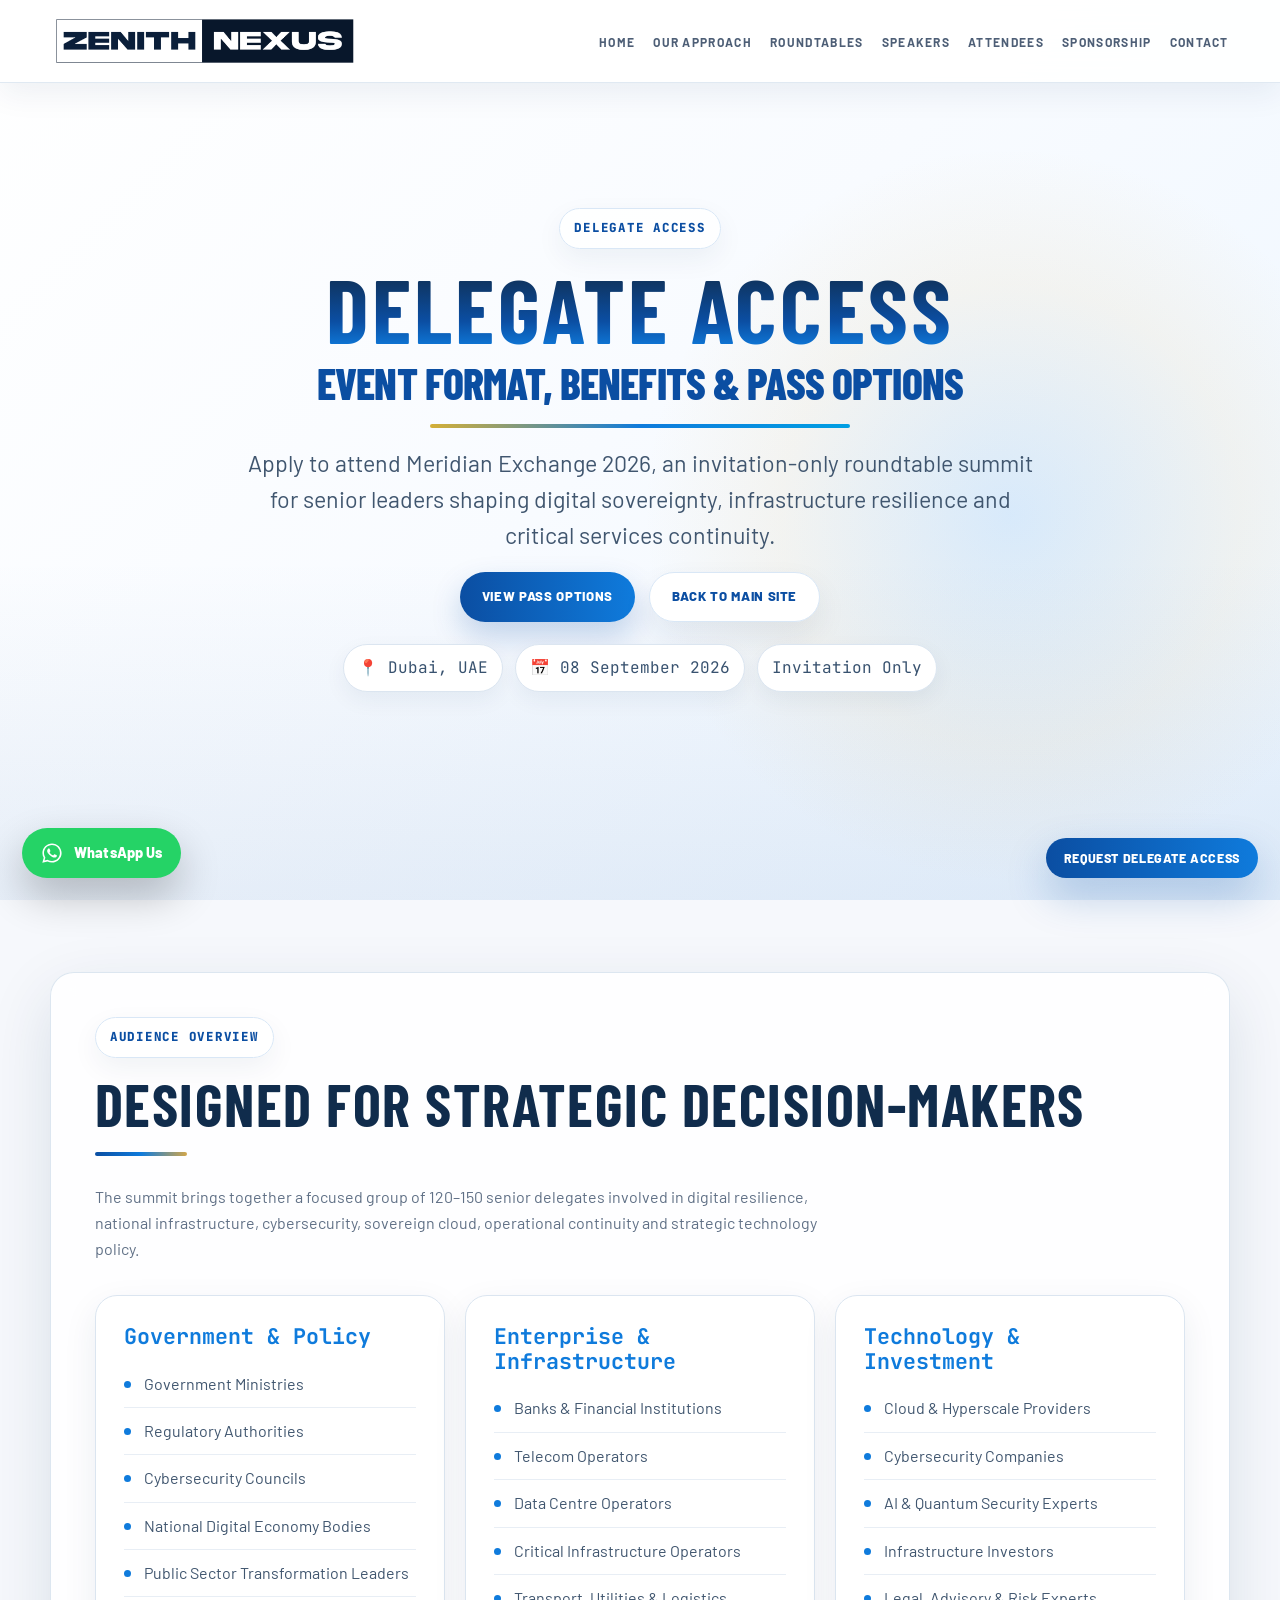
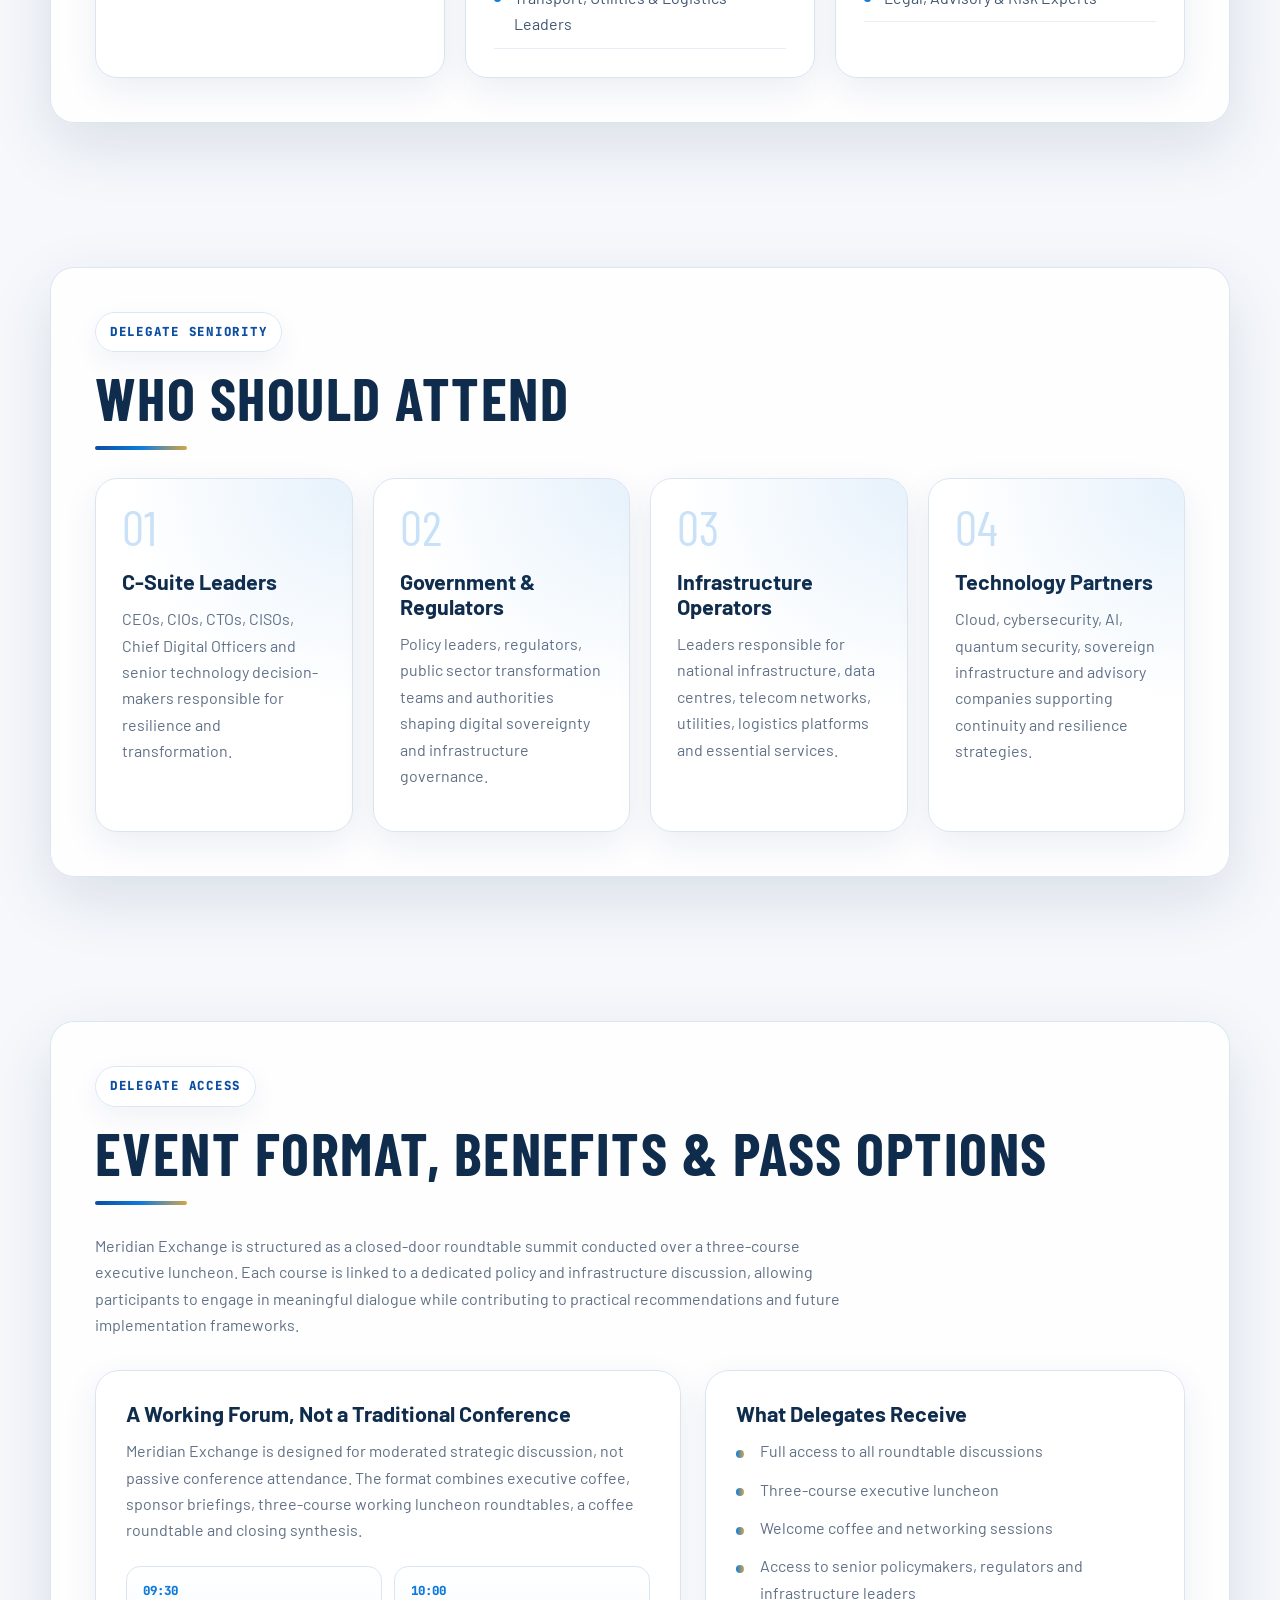
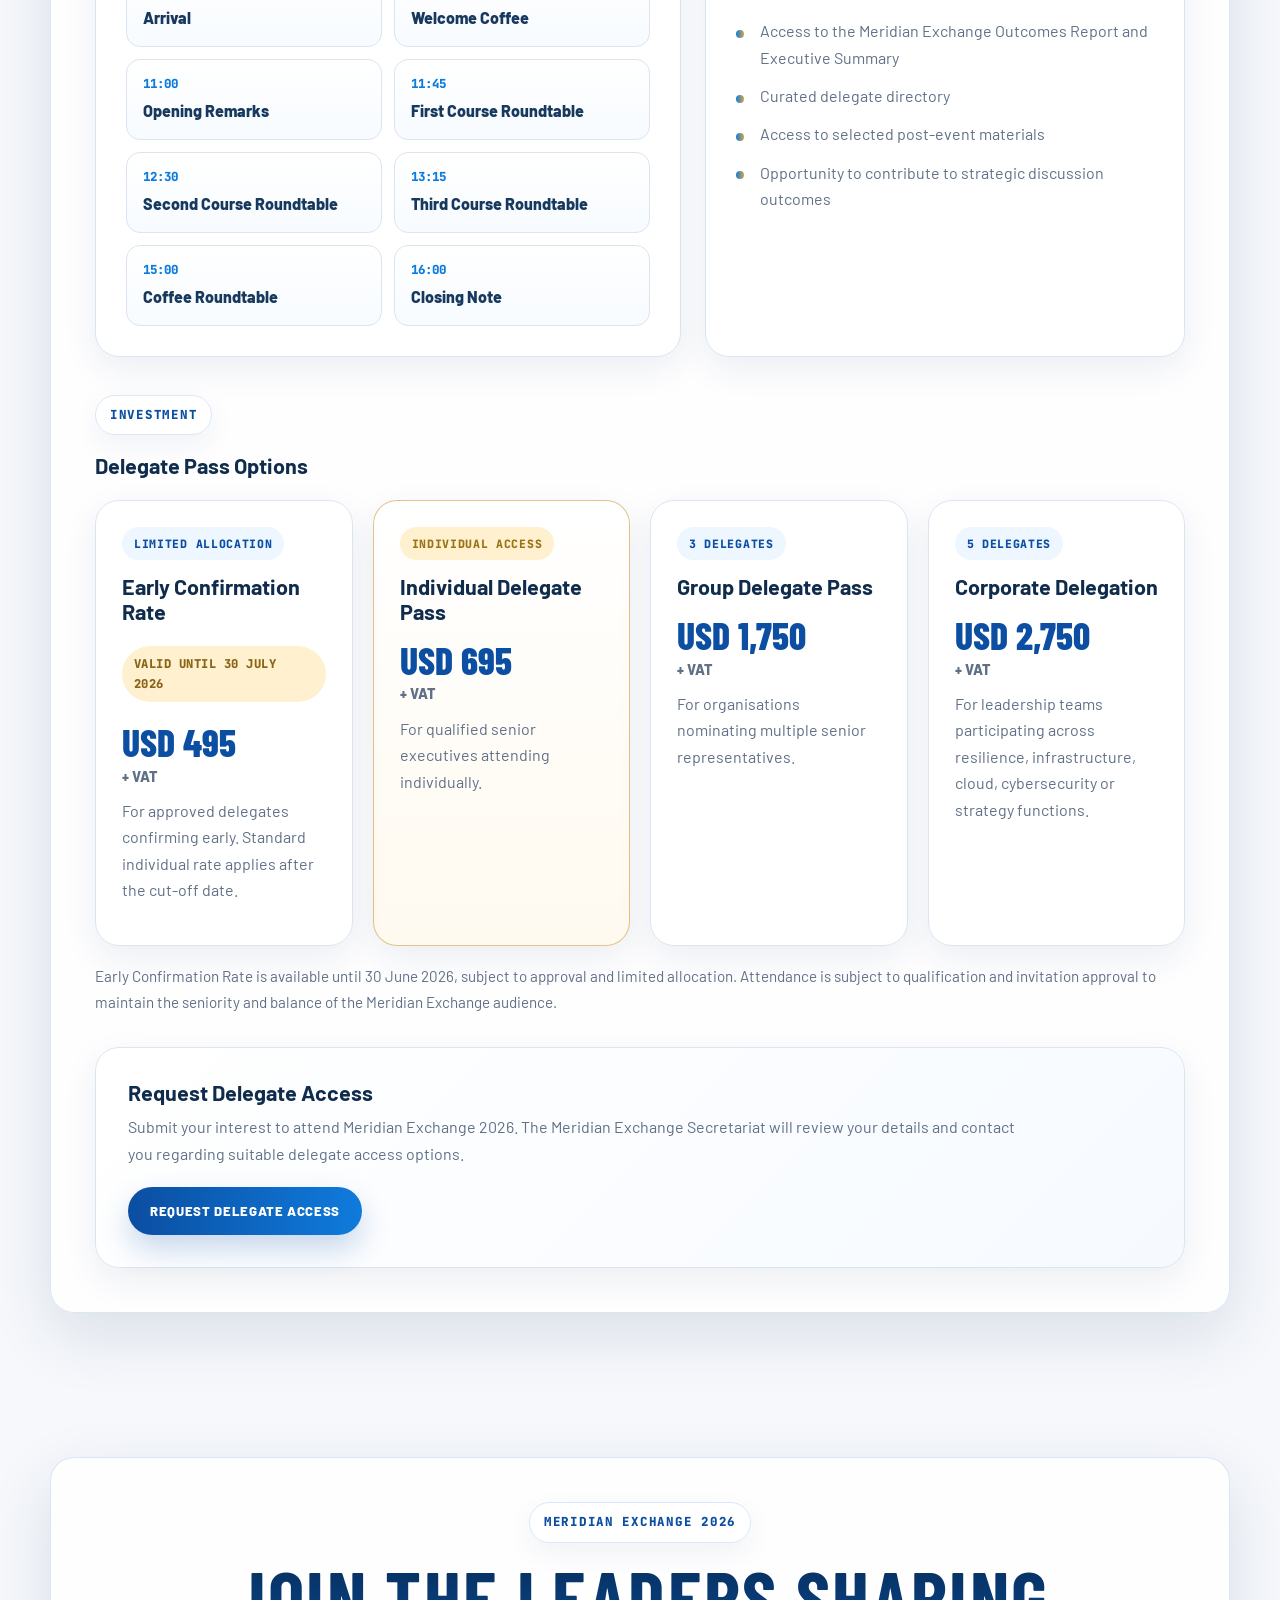
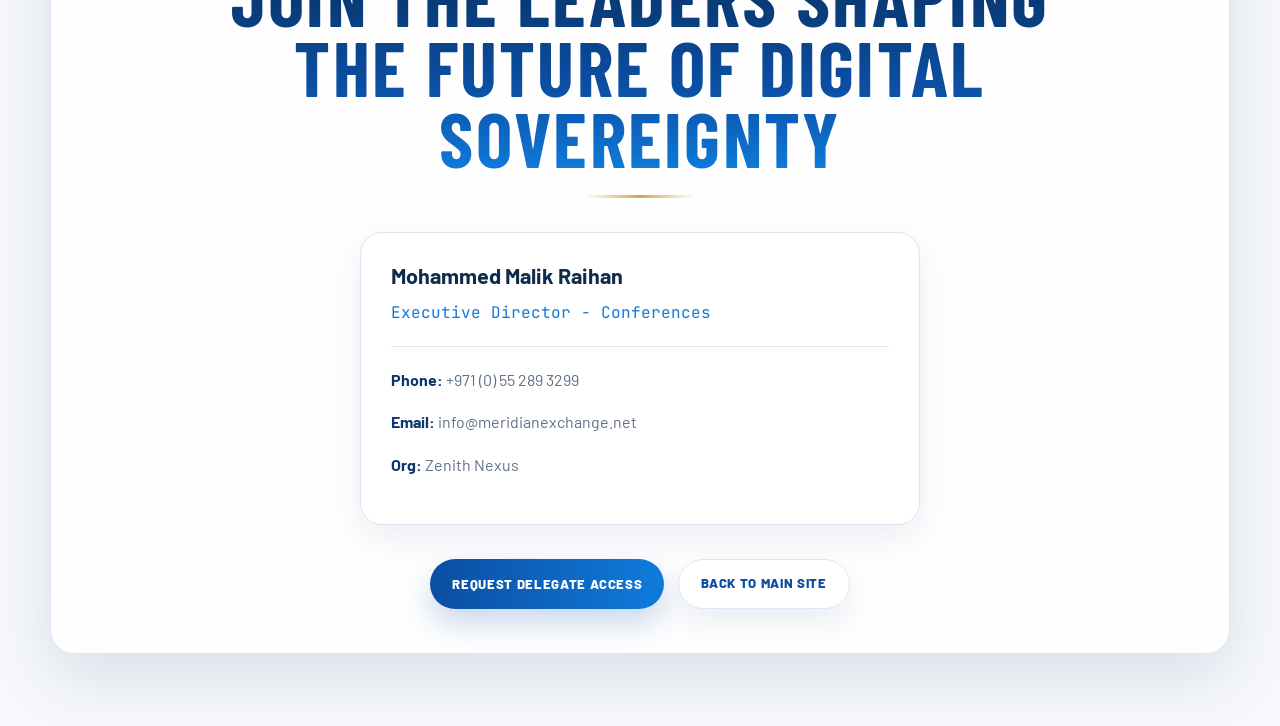
==== commit 5b94b730: "Update attendees.html" ====
--- a/attendees.html
+++ b/attendees.html
@@ -20,6 +20,315 @@
 <link href="https://fonts.googleapis.com/css2?family=Barlow:ital,wght@0,300;0,400;0,500;0,600;0,700;0,800;1,300;1,400&family=Barlow+Condensed:wght@600;700;800&family=JetBrains+Mono:wght@400;500&display=swap" rel="stylesheet"/>
 <link href="css/style.css" rel="stylesheet"/>
 </head>
+  
+<body>
+<div aria-hidden="true" class="site-bg"></div>
+<div id="progress-bar"></div>
+
+<nav class="navbar">
+  <div class="logo">
+    <a href="index.html#cover">
+      <img alt="Zenith Nexus Logo" class="nav-logo-img" src="images/Zenith Nexus Logo.png"/>
+    </a>
+  </div>
+
+  <button aria-label="Toggle Navigation" class="menu-toggle" id="menuToggle">☰</button>
+
+  <ul class="nav-links" id="navLinks">
+    <li><a href="index.html#cover">Home</a></li>
+    <li><a href="index.html#our-approach">Our Approach</a></li>
+    <li><a href="index.html#roundtables">Roundtables</a></li>
+    <li><a href="index.html#speakers">Speakers</a></li>
+    <li><a href="attendees.html">Attendees</a></li>
+    <li><a href="index.html#sponsorship">Sponsorship</a></li>
+    <li><a href="index.html#contact">Contact</a></li>
+  </ul>
+</nav>
+
+<section class="page flex-center text-center" id="cover">
+  <div class="container relative-z reveal">
+    <p class="eyebrow font-mono">Delegate Access</p>
+<h1 class="hero-topic hero-brand-title fade-in">DELEGATE ACCESS</h1>
+<h2 class="hero-theme-highlight">Event Format, Benefits &amp; Pass Options</h2>
+
+<p class="hero-support">
+  Apply to attend Meridian Exchange 2026, an invitation-only roundtable summit for senior leaders shaping digital sovereignty, infrastructure resilience and critical services continuity.
+</p>
+
+<div class="hero-actions">
+  <a href="#delegate-access" class="btn btn-primary">
+    View Pass Options
+  </a>
+  <a href="index.html" class="btn btn-secondary">
+    Back to Main Site
+  </a>
+</div>
+
+    <div class="meta-info font-mono" style="margin-top:22px;">
+      <span>📍 Dubai, UAE</span>
+      <span>📅 08 September 2026</span>
+      <span>Invitation Only</span>
+    </div>
+  </div>
+</section>
+
+<section class="page section-padding">
+  <div class="container reveal">
+    <p class="eyebrow font-mono">Audience Overview</p>
+    <h2>Designed for Strategic Decision-Makers</h2>
+
+    <p class="font-muted subtitle-margin">
+      The summit brings together a focused group of 120–150 senior delegates involved in digital resilience, national infrastructure, cybersecurity, sovereign cloud, operational continuity and strategic technology policy.
+    </p>
+
+    <div class="three-col">
+      <div class="list-col">
+        <h3 class="teal font-mono">Government & Policy</h3>
+        <ul class="dotted-list">
+          <li>Government Ministries</li>
+          <li>Regulatory Authorities</li>
+          <li>Cybersecurity Councils</li>
+          <li>National Digital Economy Bodies</li>
+          <li>Public Sector Transformation Leaders</li>
+        </ul>
+      </div>
+
+      <div class="list-col">
+        <h3 class="teal font-mono">Enterprise & Infrastructure</h3>
+        <ul class="dotted-list">
+          <li>Banks & Financial Institutions</li>
+          <li>Telecom Operators</li>
+          <li>Data Centre Operators</li>
+          <li>Critical Infrastructure Operators</li>
+          <li>Transport, Utilities & Logistics Leaders</li>
+        </ul>
+      </div>
+
+      <div class="list-col">
+        <h3 class="teal font-mono">Technology & Investment</h3>
+        <ul class="dotted-list">
+          <li>Cloud & Hyperscale Providers</li>
+          <li>Cybersecurity Companies</li>
+          <li>AI & Quantum Security Experts</li>
+          <li>Infrastructure Investors</li>
+          <li>Legal, Advisory & Risk Experts</li>
+        </ul>
+      </div>
+    </div>
+  </div>
+</section>
+
+<section class="page section-padding">
+  <div class="container reveal">
+    <p class="eyebrow font-mono">Delegate Seniority</p>
+    <h2>Who Should Attend</h2>
+
+    <div class="rt-grid">
+      <div class="rt-card card-hover">
+        <div class="rt-badge font-condensed">01</div>
+        <h3>C-Suite Leaders</h3>
+        <p class="font-muted">CEOs, CIOs, CTOs, CISOs, Chief Digital Officers and senior technology decision-makers responsible for resilience and transformation.</p>
+      </div>
+
+      <div class="rt-card card-hover">
+        <div class="rt-badge font-condensed">02</div>
+        <h3>Government & Regulators</h3>
+        <p class="font-muted">Policy leaders, regulators, public sector transformation teams and authorities shaping digital sovereignty and infrastructure governance.</p>
+      </div>
+
+      <div class="rt-card card-hover">
+        <div class="rt-badge font-condensed">03</div>
+        <h3>Infrastructure Operators</h3>
+        <p class="font-muted">Leaders responsible for national infrastructure, data centres, telecom networks, utilities, logistics platforms and essential services.</p>
+      </div>
+
+      <div class="rt-card card-hover">
+        <div class="rt-badge font-condensed">04</div>
+        <h3>Technology Partners</h3>
+        <p class="font-muted">Cloud, cybersecurity, AI, quantum security, sovereign infrastructure and advisory companies supporting continuity and resilience strategies.</p>
+      </div>
+    </div>
+  </div>
+</section>
+
+<section class="page section-padding" id="delegate-access">
+  <div class="container reveal">
+    <p class="eyebrow font-mono">Delegate Access</p>
+    <h2>Event Format, Benefits &amp; Pass Options</h2>
+
+    <p class="font-muted subtitle-margin">
+      Meridian Exchange is structured as a closed-door roundtable summit conducted over a three-course executive luncheon. Each course is linked to a dedicated policy and infrastructure discussion, allowing participants to engage in meaningful dialogue while contributing to practical recommendations and future implementation frameworks.
+    </p>
+
+    <div class="delegate-format-grid">
+      <div class="delegate-info-card">
+        <h3>A Working Forum, Not a Traditional Conference</h3>
+        <p class="font-muted">
+          Meridian Exchange is designed for moderated strategic discussion, not passive conference attendance. The format combines executive coffee, sponsor briefings, three-course working luncheon roundtables, a coffee roundtable and closing synthesis.
+        </p>
+
+        <div class="format-flow">
+          <div class="format-step"><span>09:30</span> Arrival</div>
+          <div class="format-step"><span>10:00</span> Welcome Coffee</div>
+          <div class="format-step"><span>11:00</span> Opening Remarks</div>
+          <div class="format-step"><span>11:45</span> First Course Roundtable</div>
+          <div class="format-step"><span>12:30</span> Second Course Roundtable</div>
+          <div class="format-step"><span>13:15</span> Third Course Roundtable</div>
+          <div class="format-step"><span>15:00</span> Coffee Roundtable</div>
+          <div class="format-step"><span>16:00</span> Closing Note</div>
+        </div>
+      </div>
+
+      <div class="delegate-info-card">
+        <h3>What Delegates Receive</h3>
+        <ul class="benefit-list">
+          <li>Full access to all roundtable discussions</li>
+          <li>Three-course executive luncheon</li>
+          <li>Welcome coffee and networking sessions</li>
+          <li>Access to senior policymakers, regulators and infrastructure leaders</li>
+          <li>Access to the Meridian Exchange Outcomes Report and Executive Summary</li>
+          <li>Curated delegate directory</li>
+          <li>Access to selected post-event materials</li>
+          <li>Opportunity to contribute to strategic discussion outcomes</li>
+        </ul>
+      </div>
+    </div>
+
+    <div class="pass-section">
+      <p class="eyebrow font-mono">Investment</p>
+      <h3>Delegate Pass Options</h3>
+
+      <div class="pass-grid">
+        <div class="pass-card card-hover early-pass">
+  <p class="pass-label">Limited Allocation</p>
+  <h3>Early Confirmation Rate</h3>
+  <p class="pass-deadline">Valid until 30 July 2026</p>
+  <div class="pass-price">USD 495 <span>+ VAT</span></div>
+  <p class="font-muted">
+    For approved delegates confirming early. Standard individual rate applies after the cut-off date.
+  </p>
+</div>
+
+        <div class="pass-card card-hover featured-pass">
+          <p class="pass-label">Individual Access</p>
+          <h3>Individual Delegate Pass</h3>
+          <div class="pass-price">USD 695 <span>+ VAT</span></div>
+          <p class="font-muted">For qualified senior executives attending individually.</p>
+        </div>
+
+        <div class="pass-card card-hover">
+          <p class="pass-label">3 Delegates</p>
+          <h3>Group Delegate Pass</h3>
+          <div class="pass-price">USD 1,750 <span>+ VAT</span></div>
+          <p class="font-muted">For organisations nominating multiple senior representatives.</p>
+        </div>
+
+        <div class="pass-card card-hover">
+          <p class="pass-label">5 Delegates</p>
+          <h3>Corporate Delegation</h3>
+          <div class="pass-price">USD 2,750 <span>+ VAT</span></div>
+          <p class="font-muted">For leadership teams participating across resilience, infrastructure, cloud, cybersecurity or strategy functions.</p>
+        </div>
+      </div>
+
+     <p class="pass-note font-muted">
+  Early Confirmation Rate is available until 30 June 2026, subject to approval and limited allocation. Attendance is subject to qualification and invitation approval to maintain the seniority and balance of the Meridian Exchange audience.
+</p>
+    </div>
+
+    <div class="insights-cta delegate-cta">
+      <h3>Request Delegate Access</h3>
+      <p class="font-muted">
+        Submit your interest to attend Meridian Exchange 2026. The Meridian Exchange Secretariat will review your details and contact you regarding suitable delegate access options.
+      </p>
+
+      <button class="btn btn-primary js-open-lead-form" data-form-type="delegate" type="button">
+        Request Delegate Access
+      </button>
+    </div>
+  </div>
+</section>
+
+<section class="page flex-center text-center section-padding" id="contact">
+  <div class="container reveal">
+    <p class="eyebrow font-mono">Meridian Exchange 2026</p>
+    <h1 class="footer-topic fade-in">Join the Leaders Shaping the Future of Digital Sovereignty</h1>
+
+    <div class="gold-divider"></div>
+
+    <div class="contact-box text-left card-hover">
+      <h3>Mohammed Malik Raihan</h3>
+      <p class="teal no-margin font-mono">Executive Director - Conferences</p>
+      <hr class="dark-hr"/>
+      <p class="font-muted"><strong>Phone:</strong> +971 (0) 55 289 3299</p>
+      <p class="font-muted"><strong>Email:</strong> info@meridianexchange.net</p>
+      <p class="font-muted"><strong>Org:</strong> Zenith Nexus</p>
+    </div>
+
+    <div class="hero-actions footer-actions">
+      <button class="btn btn-primary js-open-lead-form" data-form-type="delegate" type="button">Request Delegate Access</button>
+      <a href="index.html" class="btn btn-secondary">Back to Main Site</a>
+    </div>
+  </div>
+</section>
+
+<button class="floating-cta js-open-lead-form" data-form-type="delegate" type="button">
+  Request Delegate Access
+</button>
+  
+<div class="lead-modal" id="leadModal" aria-hidden="true">
+  <div class="lead-modal-backdrop" data-close-lead-modal></div>
+  <div class="lead-modal-dialog" role="dialog" aria-modal="true" aria-labelledby="leadModalTitle">
+    <button class="lead-modal-close" type="button" aria-label="Close form" data-close-lead-modal>×</button>
+    <p class="eyebrow font-mono" id="leadModalEyebrow">Meridian Exchange 2026</p>
+    <h2 id="leadModalTitle">Request Invitation</h2>
+    <p class="lead-modal-intro font-muted" id="leadModalIntro">Share your details and our team will contact you shortly.</p>
+
+    <form class="lead-form" id="leadForm">
+      <input type="hidden" id="formIntent" name="Enquiry Type" value="Request Invitation" />
+
+      <div class="form-grid">
+        <label>First Name*<input type="text" name="First Name" required autocomplete="given-name" /></label>
+        <label>Last Name*<input type="text" name="Last Name" required autocomplete="family-name" /></label>
+        <label>Business Email*<input type="email" name="Business Email" required autocomplete="email" /></label>
+        <label>Mobile Number*<input type="tel" name="Mobile Number" required autocomplete="tel" /></label>
+        <label>Job Title*<input type="text" name="Job Title" required autocomplete="organization-title" /></label>
+        <label>Company / Organisation*<input type="text" name="Company" required autocomplete="organization" /></label>
+        <label>Country*<input type="text" name="Country" required autocomplete="country-name" /></label>
+
+        <label>Organisation Type*
+          <select name="Organisation Type" required>
+            <option value="">Select</option>
+            <option>Government Authority / Regulator</option>
+            <option>Central Bank / Financial Regulator</option>
+            <option>Bank / Financial Institution</option>
+            <option>Cloud / Hyperscaler</option>
+            <option>Data Centre / Infrastructure Operator</option>
+            <option>Cybersecurity / Technology Provider</option>
+            <option>Investor / Advisory / Legal</option>
+            <option>Media / Association</option>
+            <option>Other</option>
+          </select>
+        </label>
+
+        <label class="full-width">Message / Area of Interest
+          <textarea name="Message" rows="4" placeholder="Tell us whether you are interested in attending, partnering, sponsorship, agenda access, speaking, or a private discussion."></textarea>
+        </label>
+      </div>
+
+      <label class="consent-row">
+        <input type="checkbox" name="Consent" required />
+        I agree to be contacted by Zenith Nexus regarding Meridian Exchange.
+      </label>
+
+      <button class="btn btn-primary lead-submit" type="submit">Submit Enquiry</button>
+
+      <p class="form-note font-muted">
+        Your enquiry will be securely submitted to the Meridian Exchange Secretariat. A member of our team will contact you shortly.
+      </p>
+    </form>
+  </div>
+</div>
 <!-- Floating WhatsApp Button -->
 <a
   href="https://wa.me/971552893299?text=Hello%20Malik%2C%20I%20am%20interested%20in%20Meridian%20Exchange%202026.%20Please%20share%20more%20details."
@@ -35,316 +344,6 @@
   </span>
   <span class="whatsapp-text">WhatsApp Us</span>
 </a>
-  
-<body>
-<div aria-hidden="true" class="site-bg"></div>
-<div id="progress-bar"></div>
-
-<nav class="navbar">
-  <div class="logo">
-    <a href="index.html#cover">
-      <img alt="Zenith Nexus Logo" class="nav-logo-img" src="images/Zenith Nexus Logo.png"/>
-    </a>
-  </div>
-
-  <button aria-label="Toggle Navigation" class="menu-toggle" id="menuToggle">☰</button>
-
-  <ul class="nav-links" id="navLinks">
-    <li><a href="index.html#cover">Home</a></li>
-    <li><a href="index.html#our-approach">Our Approach</a></li>
-    <li><a href="index.html#roundtables">Roundtables</a></li>
-    <li><a href="index.html#speakers">Speakers</a></li>
-    <li><a href="attendees.html">Attendees</a></li>
-    <li><a href="index.html#sponsorship">Sponsorship</a></li>
-    <li><a href="index.html#contact">Contact</a></li>
-  </ul>
-</nav>
-
-<section class="page flex-center text-center" id="cover">
-  <div class="container relative-z reveal">
-    <p class="eyebrow font-mono">Delegate Access</p>
-<h1 class="hero-topic hero-brand-title fade-in">DELEGATE ACCESS</h1>
-<h2 class="hero-theme-highlight">Event Format, Benefits &amp; Pass Options</h2>
-
-<p class="hero-support">
-  Apply to attend Meridian Exchange 2026, an invitation-only roundtable summit for senior leaders shaping digital sovereignty, infrastructure resilience and critical services continuity.
-</p>
-
-<div class="hero-actions">
-  <a href="#delegate-access" class="btn btn-primary">
-    View Pass Options
-  </a>
-  <a href="index.html" class="btn btn-secondary">
-    Back to Main Site
-  </a>
-</div>
-
-    <div class="meta-info font-mono" style="margin-top:22px;">
-      <span>📍 Dubai, UAE</span>
-      <span>📅 08 September 2026</span>
-      <span>Invitation Only</span>
-    </div>
-  </div>
-</section>
-
-<section class="page section-padding">
-  <div class="container reveal">
-    <p class="eyebrow font-mono">Audience Overview</p>
-    <h2>Designed for Strategic Decision-Makers</h2>
-
-    <p class="font-muted subtitle-margin">
-      The summit brings together a focused group of 120–150 senior delegates involved in digital resilience, national infrastructure, cybersecurity, sovereign cloud, operational continuity and strategic technology policy.
-    </p>
-
-    <div class="three-col">
-      <div class="list-col">
-        <h3 class="teal font-mono">Government & Policy</h3>
-        <ul class="dotted-list">
-          <li>Government Ministries</li>
-          <li>Regulatory Authorities</li>
-          <li>Cybersecurity Councils</li>
-          <li>National Digital Economy Bodies</li>
-          <li>Public Sector Transformation Leaders</li>
-        </ul>
-      </div>
-
-      <div class="list-col">
-        <h3 class="teal font-mono">Enterprise & Infrastructure</h3>
-        <ul class="dotted-list">
-          <li>Banks & Financial Institutions</li>
-          <li>Telecom Operators</li>
-          <li>Data Centre Operators</li>
-          <li>Critical Infrastructure Operators</li>
-          <li>Transport, Utilities & Logistics Leaders</li>
-        </ul>
-      </div>
-
-      <div class="list-col">
-        <h3 class="teal font-mono">Technology & Investment</h3>
-        <ul class="dotted-list">
-          <li>Cloud & Hyperscale Providers</li>
-          <li>Cybersecurity Companies</li>
-          <li>AI & Quantum Security Experts</li>
-          <li>Infrastructure Investors</li>
-          <li>Legal, Advisory & Risk Experts</li>
-        </ul>
-      </div>
-    </div>
-  </div>
-</section>
-
-<section class="page section-padding">
-  <div class="container reveal">
-    <p class="eyebrow font-mono">Delegate Seniority</p>
-    <h2>Who Should Attend</h2>
-
-    <div class="rt-grid">
-      <div class="rt-card card-hover">
-        <div class="rt-badge font-condensed">01</div>
-        <h3>C-Suite Leaders</h3>
-        <p class="font-muted">CEOs, CIOs, CTOs, CISOs, Chief Digital Officers and senior technology decision-makers responsible for resilience and transformation.</p>
-      </div>
-
-      <div class="rt-card card-hover">
-        <div class="rt-badge font-condensed">02</div>
-        <h3>Government & Regulators</h3>
-        <p class="font-muted">Policy leaders, regulators, public sector transformation teams and authorities shaping digital sovereignty and infrastructure governance.</p>
-      </div>
-
-      <div class="rt-card card-hover">
-        <div class="rt-badge font-condensed">03</div>
-        <h3>Infrastructure Operators</h3>
-        <p class="font-muted">Leaders responsible for national infrastructure, data centres, telecom networks, utilities, logistics platforms and essential services.</p>
-      </div>
-
-      <div class="rt-card card-hover">
-        <div class="rt-badge font-condensed">04</div>
-        <h3>Technology Partners</h3>
-        <p class="font-muted">Cloud, cybersecurity, AI, quantum security, sovereign infrastructure and advisory companies supporting continuity and resilience strategies.</p>
-      </div>
-    </div>
-  </div>
-</section>
-
-<section class="page section-padding" id="delegate-access">
-  <div class="container reveal">
-    <p class="eyebrow font-mono">Delegate Access</p>
-    <h2>Event Format, Benefits &amp; Pass Options</h2>
-
-    <p class="font-muted subtitle-margin">
-      Meridian Exchange is structured as a closed-door roundtable summit conducted over a three-course executive luncheon. Each course is linked to a dedicated policy and infrastructure discussion, allowing participants to engage in meaningful dialogue while contributing to practical recommendations and future implementation frameworks.
-    </p>
-
-    <div class="delegate-format-grid">
-      <div class="delegate-info-card">
-        <h3>A Working Forum, Not a Traditional Conference</h3>
-        <p class="font-muted">
-          Meridian Exchange is designed for moderated strategic discussion, not passive conference attendance. The format combines executive coffee, sponsor briefings, three-course working luncheon roundtables, a coffee roundtable and closing synthesis.
-        </p>
-
-        <div class="format-flow">
-          <div class="format-step"><span>09:30</span> Arrival</div>
-          <div class="format-step"><span>10:00</span> Welcome Coffee</div>
-          <div class="format-step"><span>11:00</span> Opening Remarks</div>
-          <div class="format-step"><span>11:45</span> First Course Roundtable</div>
-          <div class="format-step"><span>12:30</span> Second Course Roundtable</div>
-          <div class="format-step"><span>13:15</span> Third Course Roundtable</div>
-          <div class="format-step"><span>15:00</span> Coffee Roundtable</div>
-          <div class="format-step"><span>16:00</span> Closing Note</div>
-        </div>
-      </div>
-
-      <div class="delegate-info-card">
-        <h3>What Delegates Receive</h3>
-        <ul class="benefit-list">
-          <li>Full access to all roundtable discussions</li>
-          <li>Three-course executive luncheon</li>
-          <li>Welcome coffee and networking sessions</li>
-          <li>Access to senior policymakers, regulators and infrastructure leaders</li>
-          <li>Access to the Meridian Exchange Outcomes Report and Executive Summary</li>
-          <li>Curated delegate directory</li>
-          <li>Access to selected post-event materials</li>
-          <li>Opportunity to contribute to strategic discussion outcomes</li>
-        </ul>
-      </div>
-    </div>
-
-    <div class="pass-section">
-      <p class="eyebrow font-mono">Investment</p>
-      <h3>Delegate Pass Options</h3>
-
-      <div class="pass-grid">
-        <div class="pass-card card-hover early-pass">
-  <p class="pass-label">Limited Allocation</p>
-  <h3>Early Confirmation Rate</h3>
-  <p class="pass-deadline">Valid until 30 July 2026</p>
-  <div class="pass-price">USD 495 <span>+ VAT</span></div>
-  <p class="font-muted">
-    For approved delegates confirming early. Standard individual rate applies after the cut-off date.
-  </p>
-</div>
-
-        <div class="pass-card card-hover featured-pass">
-          <p class="pass-label">Individual Access</p>
-          <h3>Individual Delegate Pass</h3>
-          <div class="pass-price">USD 695 <span>+ VAT</span></div>
-          <p class="font-muted">For qualified senior executives attending individually.</p>
-        </div>
-
-        <div class="pass-card card-hover">
-          <p class="pass-label">3 Delegates</p>
-          <h3>Group Delegate Pass</h3>
-          <div class="pass-price">USD 1,750 <span>+ VAT</span></div>
-          <p class="font-muted">For organisations nominating multiple senior representatives.</p>
-        </div>
-
-        <div class="pass-card card-hover">
-          <p class="pass-label">5 Delegates</p>
-          <h3>Corporate Delegation</h3>
-          <div class="pass-price">USD 2,750 <span>+ VAT</span></div>
-          <p class="font-muted">For leadership teams participating across resilience, infrastructure, cloud, cybersecurity or strategy functions.</p>
-        </div>
-      </div>
-
-     <p class="pass-note font-muted">
-  Early Confirmation Rate is available until 30 June 2026, subject to approval and limited allocation. Attendance is subject to qualification and invitation approval to maintain the seniority and balance of the Meridian Exchange audience.
-</p>
-    </div>
-
-    <div class="insights-cta delegate-cta">
-      <h3>Request Delegate Access</h3>
-      <p class="font-muted">
-        Submit your interest to attend Meridian Exchange 2026. The Meridian Exchange Secretariat will review your details and contact you regarding suitable delegate access options.
-      </p>
-
-      <button class="btn btn-primary js-open-lead-form" data-form-type="delegate" type="button">
-        Request Delegate Access
-      </button>
-    </div>
-  </div>
-</section>
-
-<section class="page flex-center text-center section-padding" id="contact">
-  <div class="container reveal">
-    <p class="eyebrow font-mono">Meridian Exchange 2026</p>
-    <h1 class="footer-topic fade-in">Join the Leaders Shaping the Future of Digital Sovereignty</h1>
-
-    <div class="gold-divider"></div>
-
-    <div class="contact-box text-left card-hover">
-      <h3>Mohammed Malik Raihan</h3>
-      <p class="teal no-margin font-mono">Executive Director - Conferences</p>
-      <hr class="dark-hr"/>
-      <p class="font-muted"><strong>Phone:</strong> +971 (0) 55 289 3299</p>
-      <p class="font-muted"><strong>Email:</strong> info@meridianexchange.net</p>
-      <p class="font-muted"><strong>Org:</strong> Zenith Nexus</p>
-    </div>
-
-    <div class="hero-actions footer-actions">
-      <button class="btn btn-primary js-open-lead-form" data-form-type="delegate" type="button">Request Delegate Access</button>
-      <a href="index.html" class="btn btn-secondary">Back to Main Site</a>
-    </div>
-  </div>
-</section>
-
-<button class="floating-cta js-open-lead-form" data-form-type="delegate" type="button">
-  Request Delegate Access
-</button>
-  
-<div class="lead-modal" id="leadModal" aria-hidden="true">
-  <div class="lead-modal-backdrop" data-close-lead-modal></div>
-  <div class="lead-modal-dialog" role="dialog" aria-modal="true" aria-labelledby="leadModalTitle">
-    <button class="lead-modal-close" type="button" aria-label="Close form" data-close-lead-modal>×</button>
-    <p class="eyebrow font-mono" id="leadModalEyebrow">Meridian Exchange 2026</p>
-    <h2 id="leadModalTitle">Request Invitation</h2>
-    <p class="lead-modal-intro font-muted" id="leadModalIntro">Share your details and our team will contact you shortly.</p>
-
-    <form class="lead-form" id="leadForm">
-      <input type="hidden" id="formIntent" name="Enquiry Type" value="Request Invitation" />
-
-      <div class="form-grid">
-        <label>First Name*<input type="text" name="First Name" required autocomplete="given-name" /></label>
-        <label>Last Name*<input type="text" name="Last Name" required autocomplete="family-name" /></label>
-        <label>Business Email*<input type="email" name="Business Email" required autocomplete="email" /></label>
-        <label>Mobile Number*<input type="tel" name="Mobile Number" required autocomplete="tel" /></label>
-        <label>Job Title*<input type="text" name="Job Title" required autocomplete="organization-title" /></label>
-        <label>Company / Organisation*<input type="text" name="Company" required autocomplete="organization" /></label>
-        <label>Country*<input type="text" name="Country" required autocomplete="country-name" /></label>
-
-        <label>Organisation Type*
-          <select name="Organisation Type" required>
-            <option value="">Select</option>
-            <option>Government Authority / Regulator</option>
-            <option>Central Bank / Financial Regulator</option>
-            <option>Bank / Financial Institution</option>
-            <option>Cloud / Hyperscaler</option>
-            <option>Data Centre / Infrastructure Operator</option>
-            <option>Cybersecurity / Technology Provider</option>
-            <option>Investor / Advisory / Legal</option>
-            <option>Media / Association</option>
-            <option>Other</option>
-          </select>
-        </label>
-
-        <label class="full-width">Message / Area of Interest
-          <textarea name="Message" rows="4" placeholder="Tell us whether you are interested in attending, partnering, sponsorship, agenda access, speaking, or a private discussion."></textarea>
-        </label>
-      </div>
-
-      <label class="consent-row">
-        <input type="checkbox" name="Consent" required />
-        I agree to be contacted by Zenith Nexus regarding Meridian Exchange.
-      </label>
-
-      <button class="btn btn-primary lead-submit" type="submit">Submit Enquiry</button>
-
-      <p class="form-note font-muted">
-        Your enquiry will be securely submitted to the Meridian Exchange Secretariat. A member of our team will contact you shortly.
-      </p>
-    </form>
-  </div>
-</div>
-
 <script src="js/app.js"></script>
 </body>
 </html>
--- a/css/style.css
+++ b/css/style.css
@@ -875,3 +875,292 @@
     flex-basis:164px !important;
   }
 }
+/* ==========================================
+   FLOATING WHATSAPP BUTTON
+========================================== */
+
+.whatsapp-float{
+  position:fixed;
+  right:22px;
+  bottom:22px;
+  z-index:9999;
+  display:inline-flex;
+  align-items:center;
+  gap:10px;
+  padding:13px 18px;
+  border-radius:999px;
+  background:#25D366;
+  color:#ffffff;
+  font-size:.9rem;
+  font-weight:800;
+  text-decoration:none;
+  letter-spacing:.01em;
+  box-shadow:0 18px 42px rgba(0,0,0,.24);
+  transition:transform .25s ease, box-shadow .25s ease, background .25s ease;
+}
+
+.whatsapp-float:hover{
+  transform:translateY(-3px);
+  background:#1ebe5d;
+  box-shadow:0 22px 52px rgba(0,0,0,.3);
+  color:#ffffff;
+}
+
+.whatsapp-icon{
+  width:24px;
+  height:24px;
+  display:flex;
+  align-items:center;
+  justify-content:center;
+  flex-shrink:0;
+}
+
+.whatsapp-icon svg{
+  width:24px;
+  height:24px;
+  display:block;
+  fill:currentColor;
+}
+
+.whatsapp-text{
+  white-space:nowrap;
+}
+
+@media(max-width:620px){
+  .whatsapp-float{
+    right:16px;
+    bottom:16px;
+    padding:12px;
+    width:52px;
+    height:52px;
+    border-radius:50%;
+    justify-content:center;
+  }
+
+  .whatsapp-text{
+    display:none;
+  }
+
+  .whatsapp-icon,
+  .whatsapp-icon svg{
+    width:27px;
+    height:27px;
+  }
+}
+
+/* ==========================================
+   WHATSAPP BUTTON POSITION FIX
+   Move WhatsApp to bottom-left so it does not hide Request Invitation
+========================================== */
+
+.whatsapp-float{
+  left:22px !important;
+  right:auto !important;
+  bottom:22px !important;
+  z-index:9997 !important;
+}
+
+@media(max-width:620px){
+  .whatsapp-float{
+    left:16px !important;
+    right:auto !important;
+    bottom:18px !important;
+  }
+}
+/* ==========================================
+   MOBILE WHATSAPP POSITION FIX
+   Keep WhatsApp above the mobile Request Invitation button
+========================================== */
+
+@media(max-width:620px){
+  .whatsapp-float{
+    left:18px !important;
+    right:auto !important;
+    bottom:92px !important;
+    width:50px !important;
+    height:50px !important;
+    padding:11px !important;
+    border-radius:50% !important;
+    z-index:9998 !important;
+  }
+
+  .whatsapp-icon,
+  .whatsapp-icon svg{
+    width:26px !important;
+    height:26px !important;
+  }
+
+  .whatsapp-text{
+    display:none !important;
+  }
+}
+/* ==========================================
+   DESKTOP SECTION OVERLAP FIX
+   Fix sticky header covering section titles
+========================================== */
+
+html{
+  scroll-padding-top:120px;
+}
+
+#our-approach,
+#roundtables,
+#enclave,
+#quantum-agenda,
+#speakers,
+#attendees,
+#sponsorship,
+#deliverables,
+#insights,
+#contact{
+  scroll-margin-top:120px;
+}
+
+/* Add breathing space between About and Roundtables */
+@media(min-width:901px){
+  #our-approach.page.section-padding{
+    padding-top:120px !important;
+    padding-bottom:70px !important;
+  }
+
+  #roundtables.page.section-padding{
+    margin-top:0 !important;
+    padding-top:80px !important;
+  }
+}
+/* ==========================================
+   SPEAKERS SECTION NEW POSITION
+   Speakers now appear after About Meridian Exchange
+========================================== */
+
+@media(min-width:901px){
+  #our-approach.page.section-padding{
+    padding-bottom:60px !important;
+  }
+
+  #speakers.page.section-padding{
+    margin-top:0 !important;
+    padding-top:70px !important;
+    padding-bottom:80px !important;
+  }
+
+  #roundtables.page.section-padding{
+    padding-top:80px !important;
+  }
+}
+
+@media(max-width:900px){
+  #speakers.page.section-padding{
+    margin-top:0 !important;
+    padding-top:44px !important;
+    padding-bottom:54px !important;
+  }
+
+  #roundtables.page.section-padding{
+    padding-top:54px !important;
+  }
+}
+
+@media(max-width:620px){
+  #speakers.page.section-padding{
+    padding-top:36px !important;
+    padding-bottom:44px !important;
+  }
+
+  #roundtables.page.section-padding{
+    padding-top:44px !important;
+  }
+}
+/* ==========================================
+   MOBILE DATA EMBASSY TABLE FIX
+   Convert wide table into compact mobile cards
+========================================== */
+
+@media(max-width:620px){
+
+  #enclave-model .responsive-table{
+    overflow:visible !important;
+    border-radius:22px !important;
+    border:none !important;
+    box-shadow:none !important;
+    background:transparent !important;
+  }
+
+  #enclave-model .table-model,
+  #enclave-model .table-model thead,
+  #enclave-model .table-model tbody,
+  #enclave-model .table-model tr,
+  #enclave-model .table-model th,
+  #enclave-model .table-model td{
+    display:block !important;
+    width:100% !important;
+  }
+
+  #enclave-model .table-model{
+    border-collapse:separate !important;
+    border-spacing:0 !important;
+    background:transparent !important;
+  }
+
+  #enclave-model .table-model thead{
+    display:none !important;
+  }
+
+  #enclave-model .table-model tr{
+    margin-bottom:16px !important;
+    border:1px solid #dbe5f0 !important;
+    border-radius:20px !important;
+    background:#ffffff !important;
+    box-shadow:0 14px 34px rgba(11,37,69,.08) !important;
+    overflow:hidden !important;
+  }
+
+  #enclave-model .table-model td{
+    min-height:auto !important;
+    height:auto !important;
+    padding:14px 16px !important;
+    border:0 !important;
+    border-bottom:1px solid #e6eef7 !important;
+    font-size:.92rem !important;
+    line-height:1.45 !important;
+    text-align:left !important;
+    white-space:normal !important;
+  }
+
+  #enclave-model .table-model td:last-child{
+    border-bottom:0 !important;
+  }
+
+  #enclave-model .table-model td:nth-child(1)::before{
+    content:"Critical Sector";
+  }
+
+  #enclave-model .table-model td:nth-child(2)::before{
+    content:"Legacy Model";
+  }
+
+  #enclave-model .table-model td:nth-child(3)::before{
+    content:"Digital Infrastructure Blueprint";
+  }
+
+  #enclave-model .table-model td::before{
+    display:block !important;
+    margin-bottom:6px !important;
+    color:#0b4ea2 !important;
+    font-family:'JetBrains Mono', monospace !important;
+    font-size:.68rem !important;
+    font-weight:800 !important;
+    text-transform:uppercase !important;
+    letter-spacing:.08em !important;
+  }
+
+  #enclave-model .table-model td strong{
+    display:block !important;
+    font-size:1rem !important;
+    line-height:1.35 !important;
+  }
+
+  #enclave-model .flow-container{
+    margin-top:22px !important;
+  }
+}
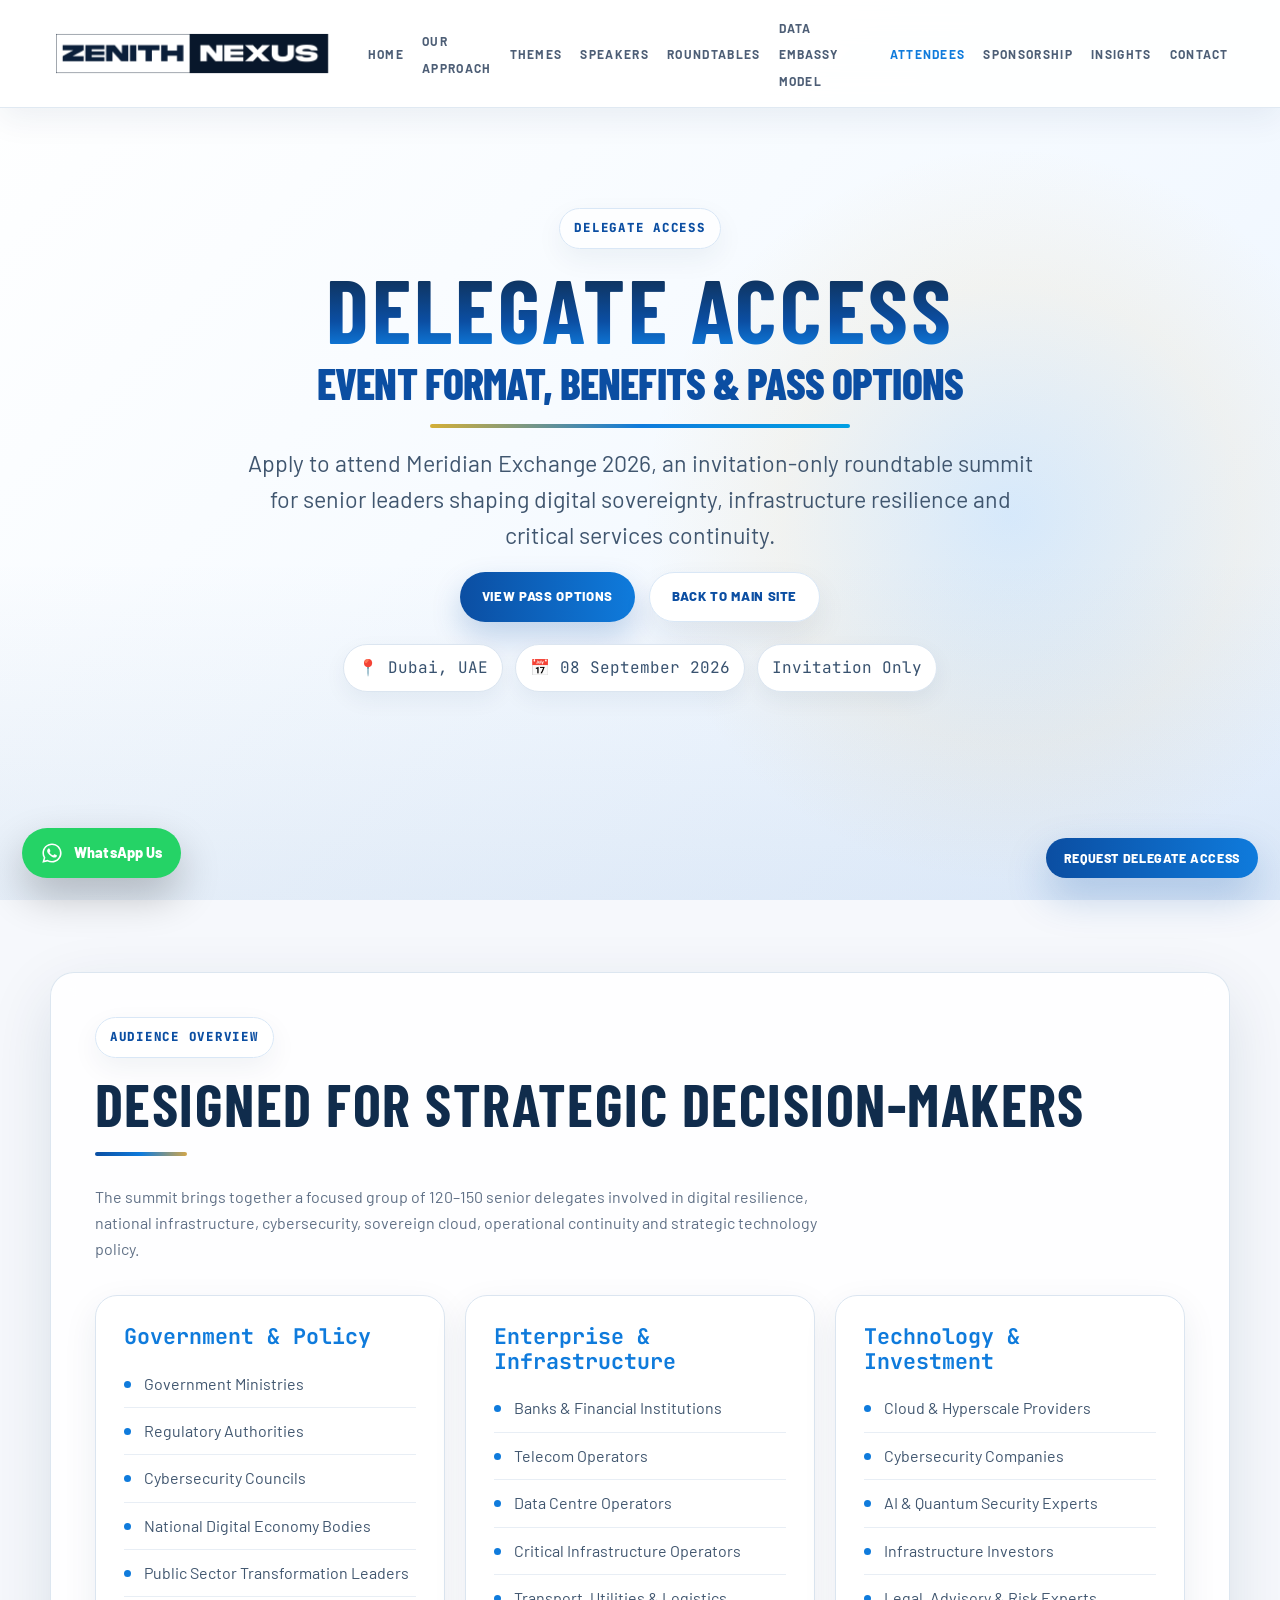
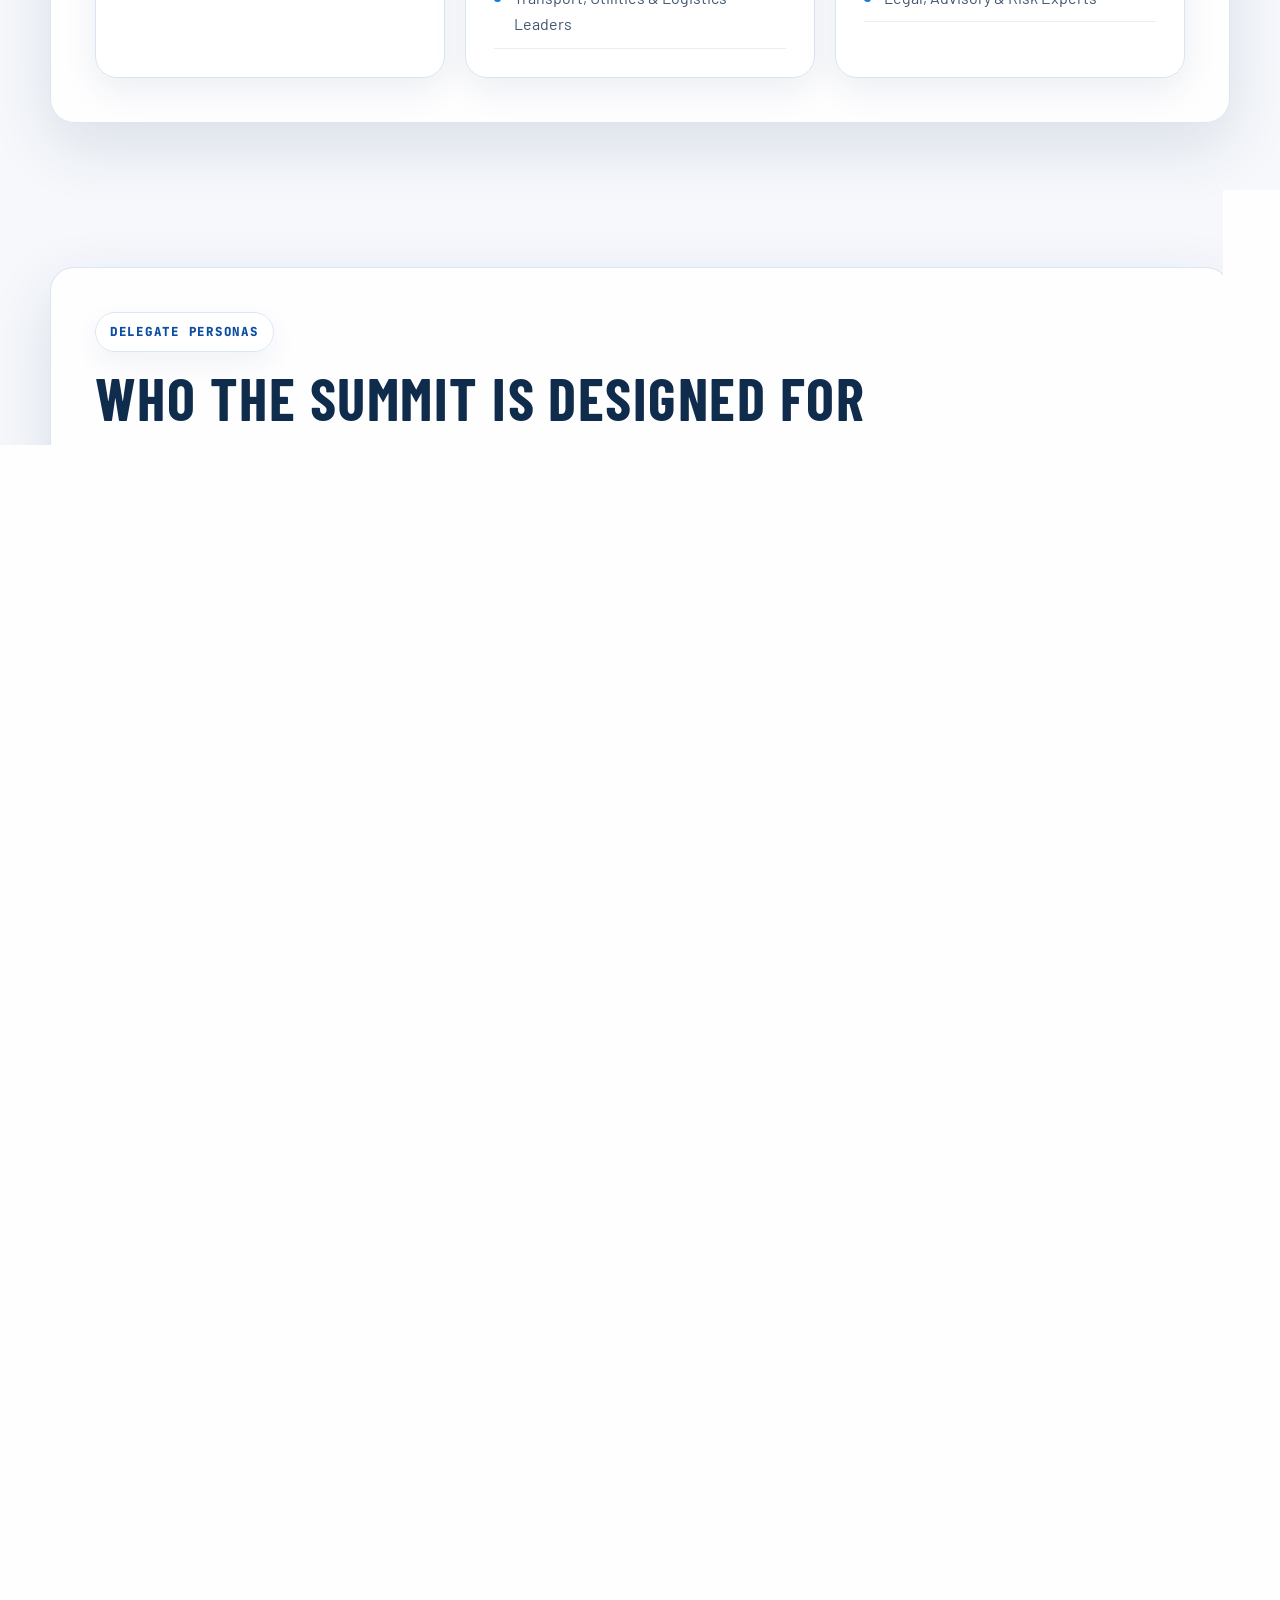
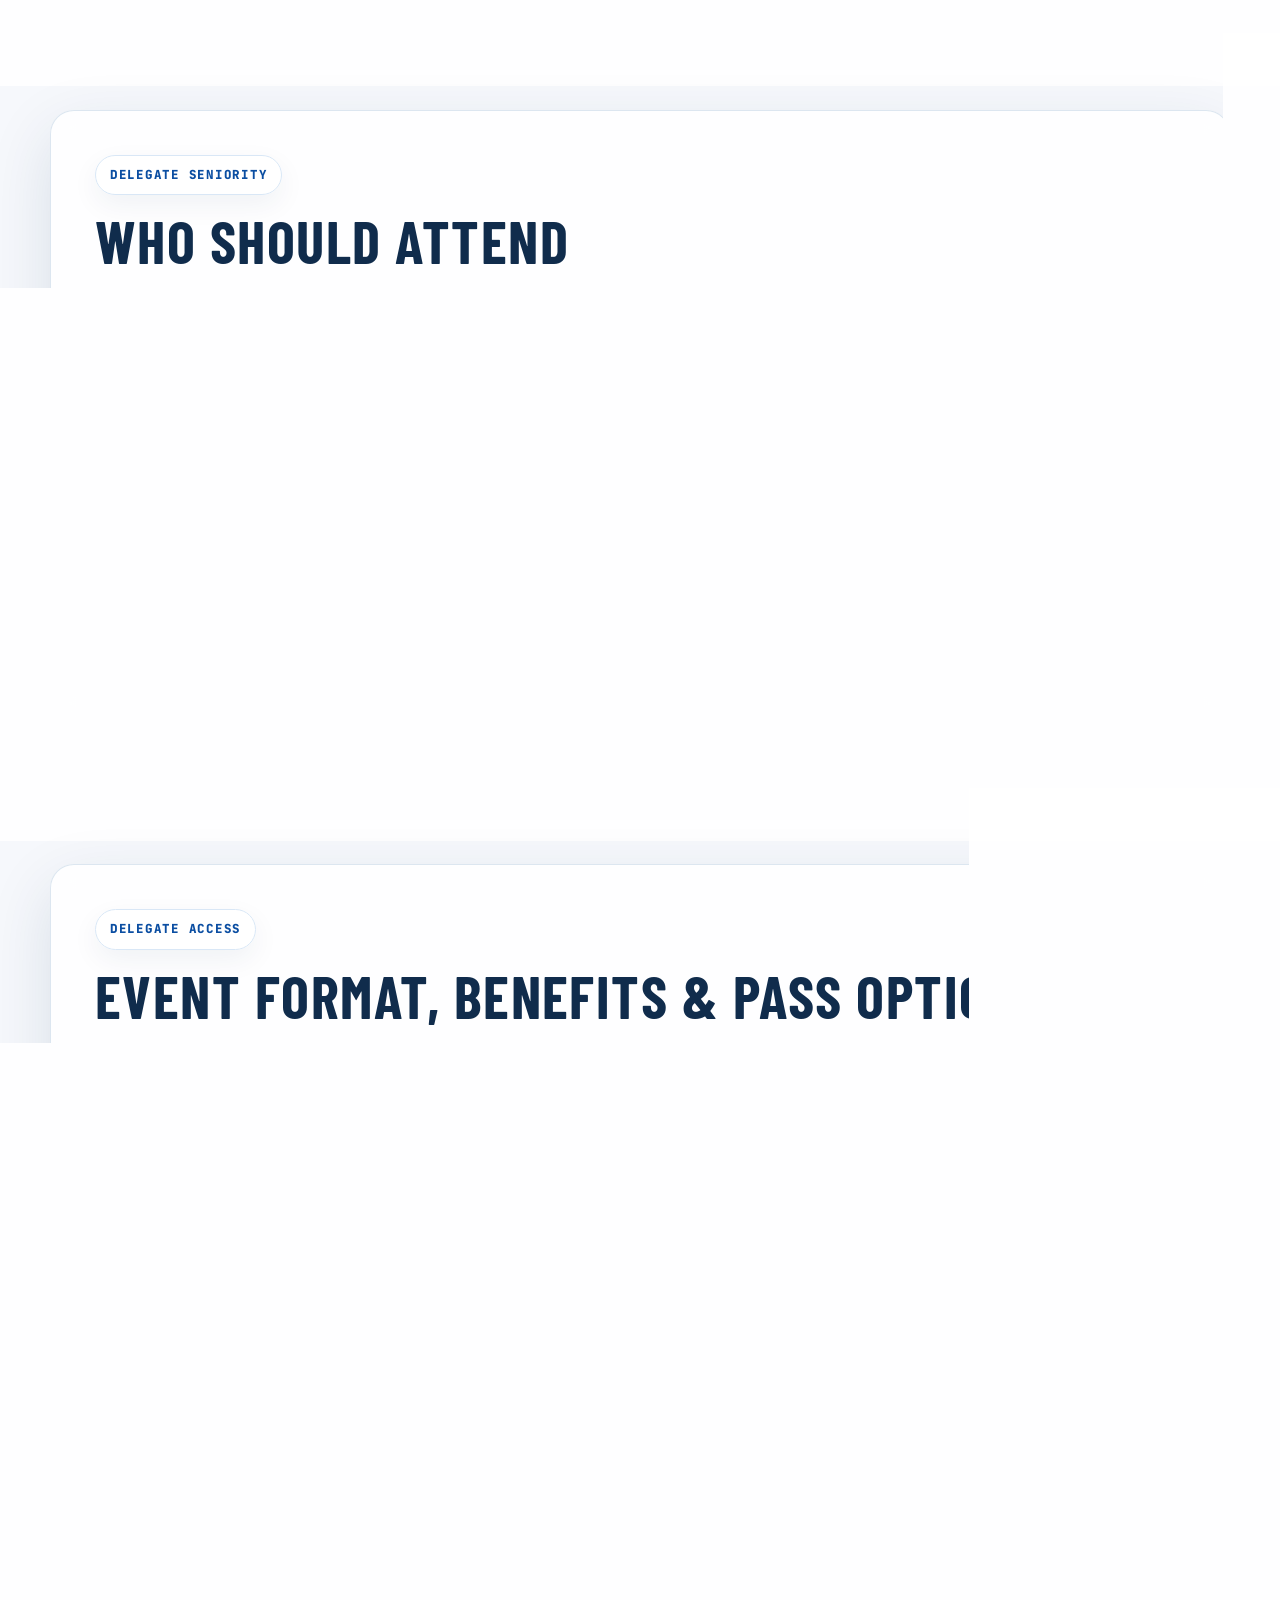
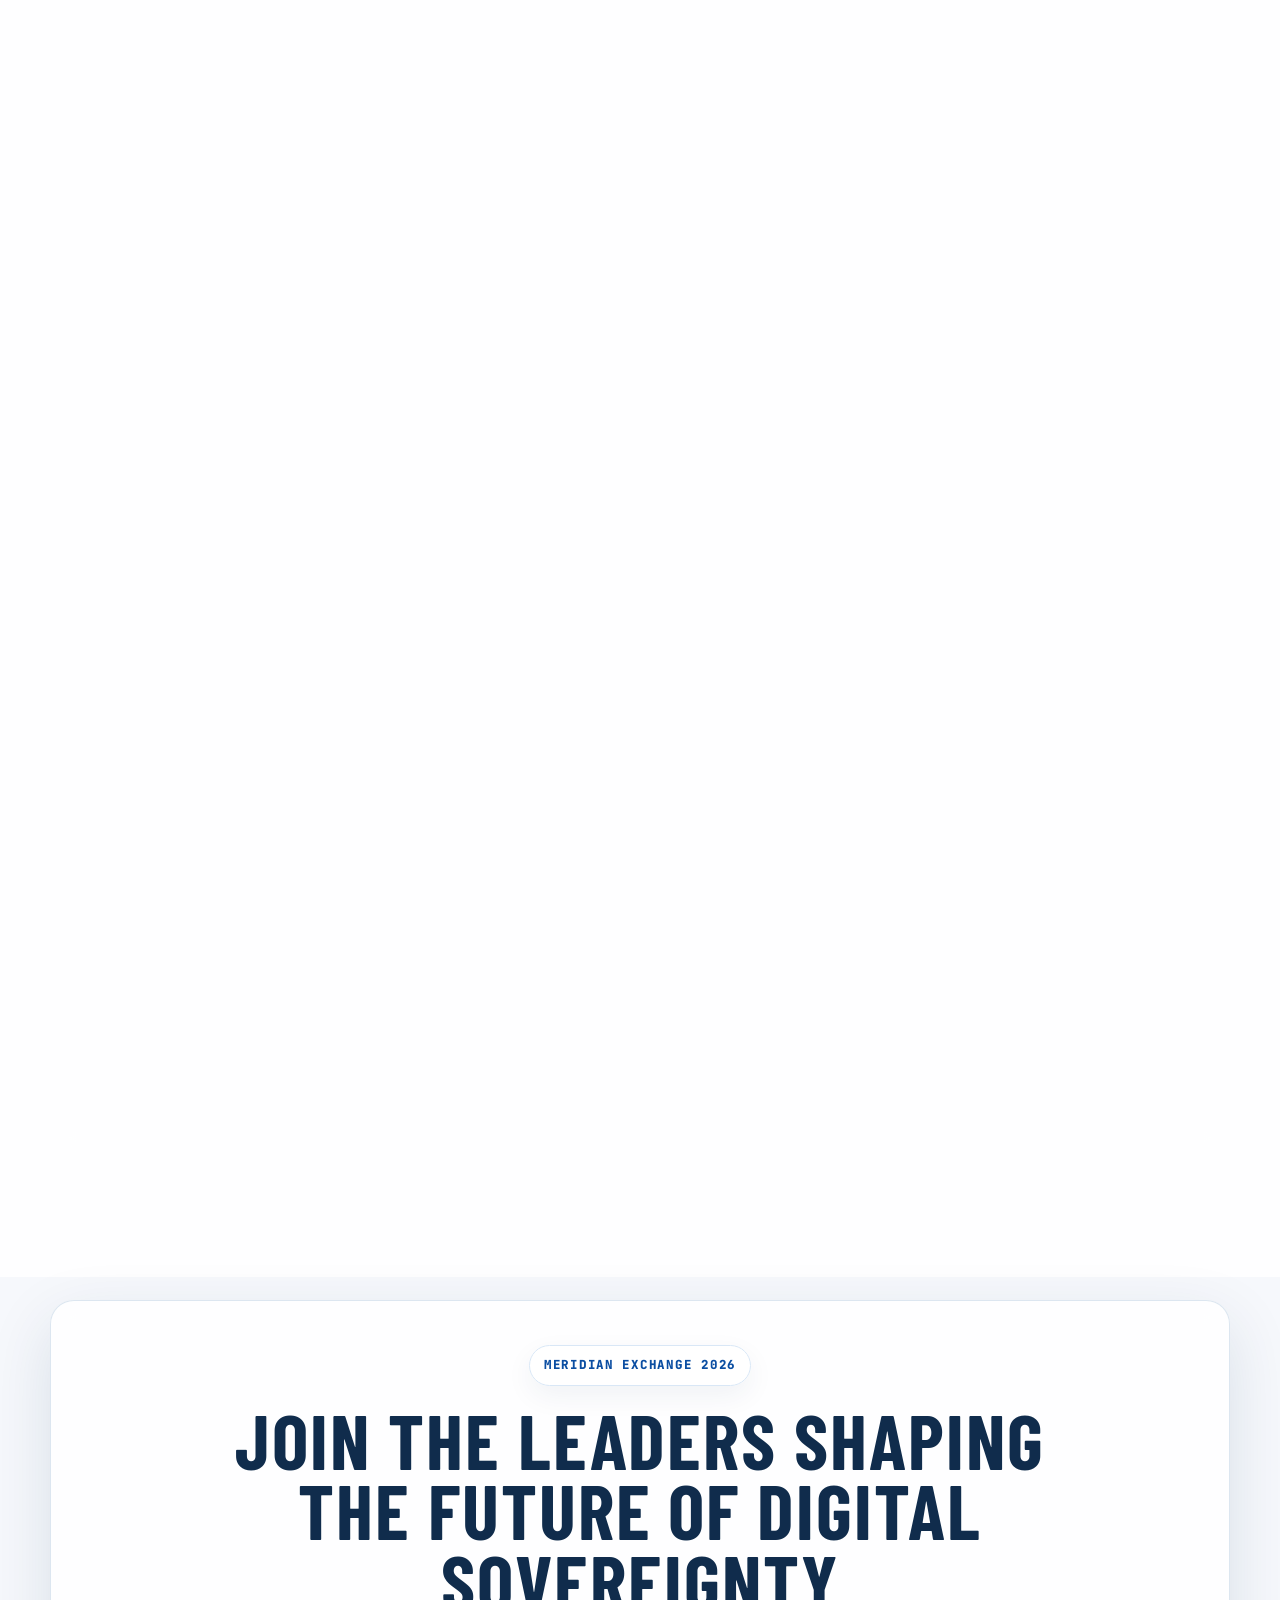
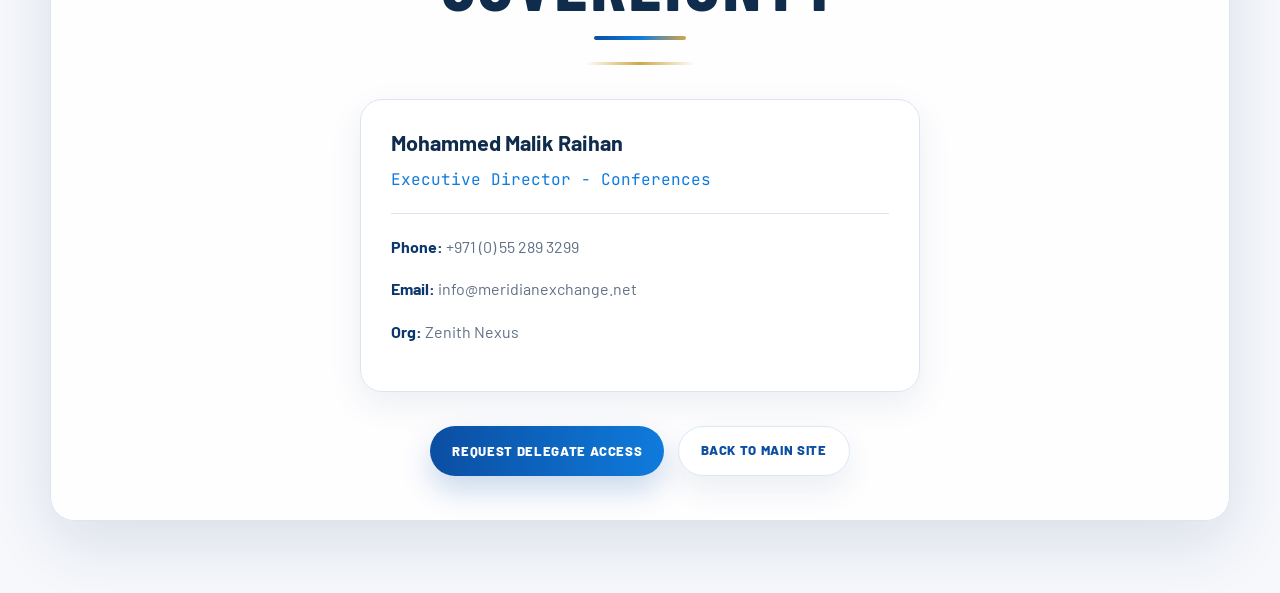
==== commit 7bdd25b9: "Update attendees.html" ====
--- a/attendees.html
+++ b/attendees.html
@@ -5,22 +5,31 @@
 <meta content="width=device-width, initial-scale=1.0" name="viewport"/>
 
 <title>Delegate Access | Meridian Exchange Dubai</title>
+
 <meta name="description" content="Explore delegate access, event format, benefits and pass options for Meridian Exchange 2026, an invitation-only strategic roundtable summit in Dubai for senior leaders shaping digital sovereignty and infrastructure resilience."/>
 <meta name="robots" content="index, follow"/>
 <link rel="canonical" href="https://meridianexchange.net/attendees.html"/>
 
 <meta property="og:type" content="website"/>
-<meta property="og:title" content="Attendee Profile | Meridian Exchange"/>
-<meta property="og:description" content="A senior delegate profile for Meridian Exchange, bringing together government, regulatory, infrastructure, cybersecurity, cloud and digital transformation leaders."/>
+<meta property="og:title" content="Delegate Access | Meridian Exchange"/>
+<meta property="og:description" content="A senior delegate profile for Meridian Exchange, bringing together government, regulatory, infrastructure, cybersecurity, cloud, data centre, telecom and digital transformation leaders."/>
 <meta property="og:url" content="https://meridianexchange.net/attendees.html"/>
-<meta property="og:image" content="https://meridianexchange.net/images/Zenith Nexus Logo.png"/>
+<meta property="og:site_name" content="Meridian Exchange"/>
+<meta property="og:image" content="https://meridianexchange.net/images/meridian-preview.jpg"/>
+<meta property="og:image:width" content="1200"/>
+<meta property="og:image:height" content="630"/>
+
+<meta name="twitter:card" content="summary_large_image"/>
+<meta name="twitter:title" content="Delegate Access | Meridian Exchange"/>
+<meta name="twitter:description" content="Explore delegate access, event format and pass options for Meridian Exchange 2026."/>
+<meta name="twitter:image" content="https://meridianexchange.net/images/meridian-preview.jpg"/>
 
 <link href="https://fonts.googleapis.com" rel="preconnect"/>
 <link crossorigin="" href="https://fonts.gstatic.com" rel="preconnect"/>
 <link href="https://fonts.googleapis.com/css2?family=Barlow:ital,wght@0,300;0,400;0,500;0,600;0,700;0,800;1,300;1,400&family=Barlow+Condensed:wght@600;700;800&family=JetBrains+Mono:wght@400;500&display=swap" rel="stylesheet"/>
 <link href="css/style.css" rel="stylesheet"/>
 </head>
-  
+
 <body>
 <div aria-hidden="true" class="site-bg"></div>
 <div id="progress-bar"></div>
@@ -37,10 +46,13 @@
   <ul class="nav-links" id="navLinks">
     <li><a href="index.html#cover">Home</a></li>
     <li><a href="index.html#our-approach">Our Approach</a></li>
+    <li><a href="index.html#strategic-themes">Themes</a></li>
+    <li><a href="speakers.html">Speakers</a></li>
     <li><a href="index.html#roundtables">Roundtables</a></li>
-    <li><a href="index.html#speakers">Speakers</a></li>
-    <li><a href="attendees.html">Attendees</a></li>
+    <li><a href="index.html#enclave-model">Data Embassy Model</a></li>
+    <li><a href="attendees.html" class="active">Attendees</a></li>
     <li><a href="index.html#sponsorship">Sponsorship</a></li>
+    <li><a href="insights.html">Insights</a></li>
     <li><a href="index.html#contact">Contact</a></li>
   </ul>
 </nav>
@@ -48,21 +60,21 @@
 <section class="page flex-center text-center" id="cover">
   <div class="container relative-z reveal">
     <p class="eyebrow font-mono">Delegate Access</p>
-<h1 class="hero-topic hero-brand-title fade-in">DELEGATE ACCESS</h1>
-<h2 class="hero-theme-highlight">Event Format, Benefits &amp; Pass Options</h2>
-
-<p class="hero-support">
-  Apply to attend Meridian Exchange 2026, an invitation-only roundtable summit for senior leaders shaping digital sovereignty, infrastructure resilience and critical services continuity.
-</p>
-
-<div class="hero-actions">
-  <a href="#delegate-access" class="btn btn-primary">
-    View Pass Options
-  </a>
-  <a href="index.html" class="btn btn-secondary">
-    Back to Main Site
-  </a>
-</div>
+    <h1 class="hero-topic hero-brand-title fade-in">DELEGATE ACCESS</h1>
+    <h2 class="hero-theme-highlight">Event Format, Benefits &amp; Pass Options</h2>
+
+    <p class="hero-support">
+      Apply to attend Meridian Exchange 2026, an invitation-only roundtable summit for senior leaders shaping digital sovereignty, infrastructure resilience and critical services continuity.
+    </p>
+
+    <div class="hero-actions">
+      <a href="#delegate-access" class="btn btn-primary">
+        View Pass Options
+      </a>
+      <a href="index.html" class="btn btn-secondary">
+        Back to Main Site
+      </a>
+    </div>
 
     <div class="meta-info font-mono" style="margin-top:22px;">
       <span>📍 Dubai, UAE</span>
@@ -83,7 +95,7 @@
 
     <div class="three-col">
       <div class="list-col">
-        <h3 class="teal font-mono">Government & Policy</h3>
+        <h3 class="teal font-mono">Government &amp; Policy</h3>
         <ul class="dotted-list">
           <li>Government Ministries</li>
           <li>Regulatory Authorities</li>
@@ -94,25 +106,86 @@
       </div>
 
       <div class="list-col">
-        <h3 class="teal font-mono">Enterprise & Infrastructure</h3>
+        <h3 class="teal font-mono">Enterprise &amp; Infrastructure</h3>
         <ul class="dotted-list">
-          <li>Banks & Financial Institutions</li>
+          <li>Banks &amp; Financial Institutions</li>
           <li>Telecom Operators</li>
           <li>Data Centre Operators</li>
           <li>Critical Infrastructure Operators</li>
-          <li>Transport, Utilities & Logistics Leaders</li>
+          <li>Transport, Utilities &amp; Logistics Leaders</li>
         </ul>
       </div>
 
       <div class="list-col">
-        <h3 class="teal font-mono">Technology & Investment</h3>
+        <h3 class="teal font-mono">Technology &amp; Investment</h3>
         <ul class="dotted-list">
-          <li>Cloud & Hyperscale Providers</li>
+          <li>Cloud &amp; Hyperscale Providers</li>
           <li>Cybersecurity Companies</li>
-          <li>AI & Quantum Security Experts</li>
+          <li>AI &amp; Quantum Security Experts</li>
           <li>Infrastructure Investors</li>
-          <li>Legal, Advisory & Risk Experts</li>
+          <li>Legal, Advisory &amp; Risk Experts</li>
         </ul>
+      </div>
+    </div>
+  </div>
+</section>
+
+<section class="page section-padding" id="delegate-personas">
+  <div class="container reveal">
+    <p class="eyebrow font-mono">Delegate Personas</p>
+    <h2>Who the Summit Is Designed For</h2>
+
+    <p class="font-muted subtitle-margin">
+      Meridian Exchange is curated for senior stakeholders responsible for national resilience, infrastructure strategy, digital transformation and sovereign technology decisions.
+    </p>
+
+    <div class="persona-grid">
+      <div class="persona-card card-hover">
+        <span class="persona-icon">01</span>
+        <h3>Government &amp; Regulatory Leaders</h3>
+        <p class="font-muted">
+          Ministries, digital authorities, regulators and public-sector leaders shaping national digital infrastructure policy.
+        </p>
+      </div>
+
+      <div class="persona-card card-hover">
+        <span class="persona-icon">02</span>
+        <h3>Cybersecurity &amp; National Risk Teams</h3>
+        <p class="font-muted">
+          Stakeholders responsible for cyber resilience, national security coordination, incident readiness and infrastructure protection.
+        </p>
+      </div>
+
+      <div class="persona-card card-hover">
+        <span class="persona-icon">03</span>
+        <h3>Cloud, Data Centre &amp; Telecom Operators</h3>
+        <p class="font-muted">
+          Infrastructure providers enabling sovereign cloud, colocation, connectivity, satellite, data corridors and resilience architecture.
+        </p>
+      </div>
+
+      <div class="persona-card card-hover">
+        <span class="persona-icon">04</span>
+        <h3>Financial Infrastructure Leaders</h3>
+        <p class="font-muted">
+          Central banks, regulators, banks, payment networks and financial institutions focused on continuity and trusted infrastructure.
+        </p>
+      </div>
+
+      <div class="persona-card card-hover">
+        <span class="persona-icon">05</span>
+        <h3>Technology &amp; Quantum Security Experts</h3>
+        <p class="font-muted">
+          Specialists in encryption, sovereign platforms, quantum-safe systems, identity, secure infrastructure and critical technologies.
+        </p>
+      </div>
+
+      <div class="persona-card card-hover">
+        <span class="persona-icon">06</span>
+        <h3>Investors, Advisors &amp; Strategic Partners</h3>
+        <p class="font-muted">
+          Investment, legal, advisory and policy stakeholders supporting resilient infrastructure development and cross-border cooperation.
+        </p>
       </div>
     </div>
   </div>
@@ -127,25 +200,33 @@
       <div class="rt-card card-hover">
         <div class="rt-badge font-condensed">01</div>
         <h3>C-Suite Leaders</h3>
-        <p class="font-muted">CEOs, CIOs, CTOs, CISOs, Chief Digital Officers and senior technology decision-makers responsible for resilience and transformation.</p>
+        <p class="font-muted">
+          CEOs, CIOs, CTOs, CISOs, Chief Digital Officers and senior technology decision-makers responsible for resilience and transformation.
+        </p>
       </div>
 
       <div class="rt-card card-hover">
         <div class="rt-badge font-condensed">02</div>
-        <h3>Government & Regulators</h3>
-        <p class="font-muted">Policy leaders, regulators, public sector transformation teams and authorities shaping digital sovereignty and infrastructure governance.</p>
+        <h3>Government &amp; Regulators</h3>
+        <p class="font-muted">
+          Policy leaders, regulators, public sector transformation teams and authorities shaping digital sovereignty and infrastructure governance.
+        </p>
       </div>
 
       <div class="rt-card card-hover">
         <div class="rt-badge font-condensed">03</div>
         <h3>Infrastructure Operators</h3>
-        <p class="font-muted">Leaders responsible for national infrastructure, data centres, telecom networks, utilities, logistics platforms and essential services.</p>
+        <p class="font-muted">
+          Leaders responsible for national infrastructure, data centres, telecom networks, utilities, logistics platforms and essential services.
+        </p>
       </div>
 
       <div class="rt-card card-hover">
         <div class="rt-badge font-condensed">04</div>
         <h3>Technology Partners</h3>
-        <p class="font-muted">Cloud, cybersecurity, AI, quantum security, sovereign infrastructure and advisory companies supporting continuity and resilience strategies.</p>
+        <p class="font-muted">
+          Cloud, cybersecurity, AI, quantum security, sovereign infrastructure and advisory companies supporting continuity and resilience strategies.
+        </p>
       </div>
     </div>
   </div>
@@ -163,6 +244,7 @@
     <div class="delegate-format-grid">
       <div class="delegate-info-card">
         <h3>A Working Forum, Not a Traditional Conference</h3>
+
         <p class="font-muted">
           Meridian Exchange is designed for moderated strategic discussion, not passive conference attendance. The format combines executive coffee, sponsor briefings, three-course working luncheon roundtables, a coffee roundtable and closing synthesis.
         </p>
@@ -181,6 +263,7 @@
 
       <div class="delegate-info-card">
         <h3>What Delegates Receive</h3>
+
         <ul class="benefit-list">
           <li>Full access to all roundtable discussions</li>
           <li>Three-course executive luncheon</li>
@@ -200,40 +283,46 @@
 
       <div class="pass-grid">
         <div class="pass-card card-hover early-pass">
-  <p class="pass-label">Limited Allocation</p>
-  <h3>Early Confirmation Rate</h3>
-  <p class="pass-deadline">Valid until 30 July 2026</p>
-  <div class="pass-price">USD 495 <span>+ VAT</span></div>
-  <p class="font-muted">
-    For approved delegates confirming early. Standard individual rate applies after the cut-off date.
-  </p>
-</div>
+          <p class="pass-label">Limited Allocation</p>
+          <h3>Early Confirmation Rate</h3>
+          <p class="pass-deadline">Valid until 30 July 2026</p>
+          <div class="pass-price">USD 495 <span>+ VAT</span></div>
+          <p class="font-muted">
+            For approved delegates confirming early. Standard individual rate applies after the cut-off date.
+          </p>
+        </div>
 
         <div class="pass-card card-hover featured-pass">
           <p class="pass-label">Individual Access</p>
           <h3>Individual Delegate Pass</h3>
           <div class="pass-price">USD 695 <span>+ VAT</span></div>
-          <p class="font-muted">For qualified senior executives attending individually.</p>
+          <p class="font-muted">
+            For qualified senior executives attending individually.
+          </p>
         </div>
 
         <div class="pass-card card-hover">
           <p class="pass-label">3 Delegates</p>
           <h3>Group Delegate Pass</h3>
           <div class="pass-price">USD 1,750 <span>+ VAT</span></div>
-          <p class="font-muted">For organisations nominating multiple senior representatives.</p>
+          <p class="font-muted">
+            For organisations nominating multiple senior representatives.
+          </p>
         </div>
 
         <div class="pass-card card-hover">
           <p class="pass-label">5 Delegates</p>
           <h3>Corporate Delegation</h3>
           <div class="pass-price">USD 2,750 <span>+ VAT</span></div>
-          <p class="font-muted">For leadership teams participating across resilience, infrastructure, cloud, cybersecurity or strategy functions.</p>
+          <p class="font-muted">
+            For leadership teams participating across resilience, infrastructure, cloud, cybersecurity or strategy functions.
+          </p>
         </div>
       </div>
 
-     <p class="pass-note font-muted">
-  Early Confirmation Rate is available until 30 June 2026, subject to approval and limited allocation. Attendance is subject to qualification and invitation approval to maintain the seniority and balance of the Meridian Exchange audience.
-</p>
+      <p class="pass-note font-muted">
+        Early Confirmation Rate is available until 30 July 2026, subject to approval and limited allocation. Attendance is subject to qualification and invitation approval to maintain the seniority and balance of the Meridian Exchange audience.
+      </p>
     </div>
 
     <div class="insights-cta delegate-cta">
@@ -252,7 +341,7 @@
 <section class="page flex-center text-center section-padding" id="contact">
   <div class="container reveal">
     <p class="eyebrow font-mono">Meridian Exchange 2026</p>
-    <h1 class="footer-topic fade-in">Join the Leaders Shaping the Future of Digital Sovereignty</h1>
+    <h2 class="footer-topic fade-in">Join the Leaders Shaping the Future of Digital Sovereignty</h2>
 
     <div class="gold-divider"></div>
 
@@ -266,8 +355,13 @@
     </div>
 
     <div class="hero-actions footer-actions">
-      <button class="btn btn-primary js-open-lead-form" data-form-type="delegate" type="button">Request Delegate Access</button>
-      <a href="index.html" class="btn btn-secondary">Back to Main Site</a>
+      <button class="btn btn-primary js-open-lead-form" data-form-type="delegate" type="button">
+        Request Delegate Access
+      </button>
+
+      <a href="index.html" class="btn btn-secondary">
+        Back to Main Site
+      </a>
     </div>
   </div>
 </section>
@@ -275,28 +369,58 @@
 <button class="floating-cta js-open-lead-form" data-form-type="delegate" type="button">
   Request Delegate Access
 </button>
-  
+
 <div class="lead-modal" id="leadModal" aria-hidden="true">
   <div class="lead-modal-backdrop" data-close-lead-modal></div>
+
   <div class="lead-modal-dialog" role="dialog" aria-modal="true" aria-labelledby="leadModalTitle">
     <button class="lead-modal-close" type="button" aria-label="Close form" data-close-lead-modal>×</button>
+
     <p class="eyebrow font-mono" id="leadModalEyebrow">Meridian Exchange 2026</p>
-    <h2 id="leadModalTitle">Request Invitation</h2>
+    <h2 id="leadModalTitle">Request Delegate Access</h2>
     <p class="lead-modal-intro font-muted" id="leadModalIntro">Share your details and our team will contact you shortly.</p>
 
     <form class="lead-form" id="leadForm">
-      <input type="hidden" id="formIntent" name="Enquiry Type" value="Request Invitation" />
+      <input type="hidden" id="formIntent" name="Enquiry Type" value="Request Delegate Access" />
 
       <div class="form-grid">
-        <label>First Name*<input type="text" name="First Name" required autocomplete="given-name" /></label>
-        <label>Last Name*<input type="text" name="Last Name" required autocomplete="family-name" /></label>
-        <label>Business Email*<input type="email" name="Business Email" required autocomplete="email" /></label>
-        <label>Mobile Number*<input type="tel" name="Mobile Number" required autocomplete="tel" /></label>
-        <label>Job Title*<input type="text" name="Job Title" required autocomplete="organization-title" /></label>
-        <label>Company / Organisation*<input type="text" name="Company" required autocomplete="organization" /></label>
-        <label>Country*<input type="text" name="Country" required autocomplete="country-name" /></label>
-
-        <label>Organisation Type*
+        <label>
+          First Name*
+          <input type="text" name="First Name" required autocomplete="given-name" />
+        </label>
+
+        <label>
+          Last Name*
+          <input type="text" name="Last Name" required autocomplete="family-name" />
+        </label>
+
+        <label>
+          Business Email*
+          <input type="email" name="Business Email" required autocomplete="email" />
+        </label>
+
+        <label>
+          Mobile Number*
+          <input type="tel" name="Mobile Number" required autocomplete="tel" />
+        </label>
+
+        <label>
+          Job Title*
+          <input type="text" name="Job Title" required autocomplete="organization-title" />
+        </label>
+
+        <label>
+          Company / Organisation*
+          <input type="text" name="Company" required autocomplete="organization" />
+        </label>
+
+        <label>
+          Country*
+          <input type="text" name="Country" required autocomplete="country-name" />
+        </label>
+
+        <label>
+          Organisation Type*
           <select name="Organisation Type" required>
             <option value="">Select</option>
             <option>Government Authority / Regulator</option>
@@ -311,8 +435,9 @@
           </select>
         </label>
 
-        <label class="full-width">Message / Area of Interest
-          <textarea name="Message" rows="4" placeholder="Tell us whether you are interested in attending, partnering, sponsorship, agenda access, speaking, or a private discussion."></textarea>
+        <label class="full-width">
+          Message / Area of Interest
+          <textarea name="Message" rows="4" placeholder="Tell us whether you are interested in attending, group passes, corporate delegation, agenda access, speaking, or a private discussion."></textarea>
         </label>
       </div>
 
@@ -321,7 +446,9 @@
         I agree to be contacted by Zenith Nexus regarding Meridian Exchange.
       </label>
 
-      <button class="btn btn-primary lead-submit" type="submit">Submit Enquiry</button>
+      <button class="btn btn-primary lead-submit" type="submit">
+        Submit Enquiry
+      </button>
 
       <p class="form-note font-muted">
         Your enquiry will be securely submitted to the Meridian Exchange Secretariat. A member of our team will contact you shortly.
@@ -329,7 +456,7 @@
     </form>
   </div>
 </div>
-<!-- Floating WhatsApp Button -->
+
 <a
   href="https://wa.me/971552893299?text=Hello%20Malik%2C%20I%20am%20interested%20in%20Meridian%20Exchange%202026.%20Please%20share%20more%20details."
   class="whatsapp-float"
@@ -344,6 +471,7 @@
   </span>
   <span class="whatsapp-text">WhatsApp Us</span>
 </a>
+
 <script src="js/app.js"></script>
 </body>
 </html>
--- a/css/style.css
+++ b/css/style.css
@@ -227,7 +227,7 @@
   #cover{
     min-height:auto;
     padding-top:120px;
-    padding-bottom:36px;
+    padding-bottom:48px;
   }
 
   .hero-topic{
@@ -279,6 +279,21 @@
     gap:12px;
     max-width:320px;
     margin:24px auto 20px;
+  }
+  .quote-style{
+    margin-top:34px;
+    margin-bottom:0;
+    padding-bottom:28px;
+  }
+
+  .section-padding-sm{
+    padding-top:28px !important;
+    padding-bottom:28px !important;
+  }
+
+  .impact-strip .container{
+    padding-top:20px !important;
+    padding-bottom:20px !important;
   }
 
   .bottom-bar{
@@ -306,7 +321,7 @@
   }
 
   .impact-item,
-  .stat-card{min-height:145px;}
+  .stat-card{min-height:132px;}
 
   .floating-cta{
     z-index:1200;
@@ -1005,10 +1020,10 @@
 
 #our-approach,
 #roundtables,
-#enclave,
+#enclave-model,
 #quantum-agenda,
 #speakers,
-#attendees,
+#who-attends,
 #sponsorship,
 #deliverables,
 #insights,
@@ -1164,3 +1179,664 @@
     margin-top:22px !important;
   }
 }
+/* =========================================================
+   PREMIUM SPEAKER IMAGE FRAME UPDATE
+   Applies automatically to all current and future speaker cards
+   ========================================================= */
+
+:root {
+  --speaker-frame-navy: #061b3d;
+  --speaker-frame-blue: #12366f;
+  --speaker-frame-gold: #c9a24d;
+  --speaker-frame-soft-gold: #f4dfaa;
+  --speaker-frame-light: #f8fbff;
+}
+
+/* Speaker card refinement */
+.speaker-card {
+  overflow: hidden;
+  border-radius: 22px;
+  background: rgba(255, 255, 255, 0.96);
+  box-shadow: 0 18px 45px rgba(6, 27, 61, 0.12);
+  border: 1px solid rgba(201, 162, 77, 0.18);
+}
+
+/* Premium image area */
+.speaker-img-container {
+  position: relative;
+  height: 285px;
+  width: 100%;
+  overflow: hidden;
+  display: flex;
+  align-items: flex-end;
+  justify-content: center;
+  background:
+    radial-gradient(circle at 50% 92%, rgba(244, 223, 170, 0.95) 0%, rgba(244, 223, 170, 0.35) 28%, transparent 56%),
+    linear-gradient(145deg, var(--speaker-frame-navy) 0%, var(--speaker-frame-blue) 58%, #f3d894 100%);
+  isolation: isolate;
+}
+
+/* Circular premium frame behind speaker */
+.speaker-img-container::before {
+  content: "";
+  position: absolute;
+  z-index: 1;
+  width: 78%;
+  aspect-ratio: 1 / 1;
+  left: 50%;
+  bottom: -18%;
+  transform: translateX(-50%);
+  border-radius: 50%;
+  background:
+    radial-gradient(circle at 50% 42%, rgba(33, 82, 150, 0.88) 0%, rgba(8, 32, 76, 0.98) 62%, rgba(3, 14, 38, 1) 100%);
+  border: 3px solid rgba(201, 162, 77, 0.95);
+  box-shadow:
+    inset 0 0 45px rgba(255, 255, 255, 0.08),
+    0 0 0 8px rgba(255, 255, 255, 0.52),
+    0 18px 45px rgba(6, 27, 61, 0.18);
+}
+
+/* Soft luxury highlight */
+.speaker-img-container::after {
+  content: "";
+  position: absolute;
+  z-index: 1;
+  inset: 0;
+  background:
+    radial-gradient(circle at 28% 18%, rgba(255, 255, 255, 0.16), transparent 34%),
+    linear-gradient(to bottom, rgba(255, 255, 255, 0.04), transparent 42%, rgba(255, 255, 255, 0.12));
+  pointer-events: none;
+}
+
+/* Speaker photo treatment */
+.speaker-img {
+  position: relative;
+  z-index: 2;
+  width: 100%;
+  height: 100%;
+  object-fit: cover;
+  object-position: center 22%;
+  filter: brightness(1.04) contrast(1.04) saturate(0.96);
+  transform: scale(1.02);
+  transition: transform 0.45s ease, filter 0.45s ease;
+}
+
+/* Better hover effect */
+.speaker-card:hover .speaker-img {
+  transform: scale(1.06);
+  filter: brightness(1.08) contrast(1.06) saturate(1);
+}
+
+/* Keep LinkedIn hover overlay clean */
+.speaker-overlay {
+  z-index: 5;
+  background: rgba(6, 27, 61, 0.72);
+  backdrop-filter: blur(4px);
+}
+
+/* Speaker info area */
+.speaker-info {
+  position: relative;
+  z-index: 3;
+  background: linear-gradient(180deg, #ffffff 0%, var(--speaker-frame-light) 100%);
+  padding-top: 24px;
+}
+
+/* Small gold divider below speaker name */
+.speaker-info h3::after {
+  content: "";
+  display: block;
+  width: 54px;
+  height: 2px;
+  margin: 14px auto 0;
+  background: linear-gradient(90deg, transparent, var(--speaker-frame-gold), transparent);
+}
+
+/* Improve title spacing */
+.speaker-title {
+  margin-top: 18px;
+}
+
+/* Mobile refinement */
+@media (max-width: 768px) {
+  .speaker-img-container {
+    height: 255px;
+  }
+
+  .speaker-img-container::before {
+    width: 82%;
+    bottom: -16%;
+  }
+}
+
+@media (max-width: 480px) {
+  .speaker-img-container {
+    height: 235px;
+  }
+
+  .speaker-img-container::before {
+    width: 86%;
+    bottom: -14%;
+  }
+}
+/* ==========================================
+   PHASE 1 VISUAL UPGRADE
+   Hero + Image Bands + Continuity Visual
+   + Participant Ecosystem
+========================================== */
+
+/* HERO VISUAL LAYER */
+#cover{
+  position:relative;
+  isolation:isolate;
+  overflow:hidden;
+  background:
+    linear-gradient(135deg,#ffffff 0%,#f7fbff 44%,#ebf4ff 100%);
+}
+
+.hero-visual-layer{
+  position:absolute;
+  inset:0;
+  z-index:1;
+  pointer-events:none;
+  overflow:hidden;
+}
+
+.hero-backdrop{
+  position:absolute;
+  background-repeat:no-repeat;
+  background-size:cover;
+  background-position:center;
+}
+
+.hero-backdrop-dubai{
+  inset:0;
+  height:auto;
+  opacity:.24;
+  background-image:
+    linear-gradient(
+      180deg,
+      rgba(255,255,255,.18) 0%,
+      rgba(255,255,255,.08) 42%,
+      rgba(255,255,255,.26) 100%
+    ),
+    url('../images/hero-dubai-light.png');
+  background-position:center bottom;
+  background-size:auto 88%;
+  background-repeat:no-repeat;
+}
+
+.hero-backdrop-globe{
+  top:10%;
+  right:-4%;
+  width:min(42vw,620px);
+  height:min(42vw,620px);
+  opacity:.38;
+  background-image:url('../images/hero-globe-light.png');
+  background-repeat:no-repeat;
+  background-position:center;
+  background-size:contain;
+  filter:saturate(.95);
+}
+
+.hero-arc{
+  position:absolute;
+  border-top:1px solid rgba(15,123,220,.22);
+  border-radius:50%;
+}
+
+.hero-arc-1{
+  width:460px;
+  height:180px;
+  right:9%;
+  top:26%;
+  transform:rotate(-10deg);
+}
+
+.hero-arc-2{
+  width:380px;
+  height:140px;
+  right:14%;
+  top:36%;
+  transform:rotate(8deg);
+}
+
+.hero-node{
+  position:absolute;
+  width:12px;
+  height:12px;
+  border-radius:50%;
+  background:linear-gradient(135deg,#0f7bdc,#1aa7b8);
+  box-shadow:0 0 0 8px rgba(15,123,220,.08);
+}
+
+.hero-node-1{top:28%; right:28%;}
+.hero-node-2{top:40%; right:16%;}
+.hero-node-3{top:52%; right:26%;}
+
+#cover .container.relative-z{
+  position:relative;
+  z-index:3;
+}
+
+#cover .container.relative-z > *{
+  position:relative;
+  z-index:3;
+}
+
+/* IMAGE BAND STYLE FOR KEY SECTIONS */
+.page-band .container{
+  position:relative;
+  overflow:hidden;
+  isolation:isolate;
+}
+
+.page-band .container > *{
+  position:relative;
+  z-index:2;
+}
+
+.page-band .container::before{
+  content:"";
+  position:absolute;
+  inset:0;
+  z-index:0;
+  opacity:.13;
+  background-repeat:no-repeat;
+  background-size:cover;
+  background-position:center;
+}
+
+.page-band .container::after{
+  content:"";
+  position:absolute;
+  inset:0;
+  z-index:1;
+  background:linear-gradient(135deg,rgba(255,255,255,.96) 0%, rgba(255,255,255,.90) 55%, rgba(245,250,255,.92) 100%);
+}
+
+.page-band-dubai .container::before{
+  background-image:url('../images/section-dubai-light.jpg');
+}
+
+.page-band-globe .container::before{
+  background-image:url('../images/section-globe-light.jpg');
+}
+
+/* CONTINUITY VISUAL BLOCK */
+.continuity-visual{
+  display:grid;
+  grid-template-columns:1fr 1.1fr;
+  gap:28px;
+  align-items:center;
+  margin:26px 0 28px;
+  padding:28px;
+}
+
+.continuity-copy h3{
+  margin-bottom:12px;
+  color:#0b2545;
+}
+
+.connectivity-map{
+  position:relative;
+  min-height:360px;
+  border:1px solid #dbe5f0;
+  border-radius:24px;
+  background:
+    radial-gradient(circle at 50% 50%, rgba(15,123,220,.08), transparent 42%),
+    linear-gradient(135deg,#ffffff 0%, #f4f9ff 100%);
+  overflow:hidden;
+}
+
+.connectivity-map::before{
+  content:"";
+  position:absolute;
+  inset:24px;
+  border:1px dashed rgba(15,123,220,.18);
+  border-radius:28px;
+}
+
+.map-ring{
+  position:absolute;
+  left:50%;
+  top:50%;
+  transform:translate(-50%,-50%);
+  border-radius:50%;
+  border:1px solid rgba(15,123,220,.12);
+}
+
+.map-ring-1{
+  width:220px;
+  height:220px;
+}
+
+.map-ring-2{
+  width:300px;
+  height:300px;
+}
+
+.map-center{
+  position:absolute;
+  left:50%;
+  top:50%;
+  transform:translate(-50%,-50%);
+  width:140px;
+  height:140px;
+  border-radius:50%;
+  background:linear-gradient(135deg,#0b4ea2,#1aa7b8);
+  color:#fff;
+  box-shadow:0 24px 50px rgba(11,78,162,.18);
+  display:flex;
+  flex-direction:column;
+  align-items:center;
+  justify-content:center;
+  text-align:center;
+  padding:16px;
+  z-index:3;
+}
+
+.map-city{
+  display:block;
+  font-family:'Barlow Condensed',sans-serif;
+  font-size:2rem;
+  line-height:1;
+  letter-spacing:.04em;
+  text-transform:uppercase;
+}
+
+.map-center small{
+  display:block;
+  margin-top:6px;
+  font-size:.72rem;
+  font-weight:700;
+  letter-spacing:.05em;
+  text-transform:uppercase;
+}
+
+.map-node{
+  position:absolute;
+  z-index:4;
+  max-width:170px;
+  padding:10px 14px;
+  border:1px solid #d8e4f1;
+  border-radius:999px;
+  background:rgba(255,255,255,.96);
+  color:#17395e;
+  box-shadow:0 14px 30px rgba(20,48,86,.08);
+  font-size:.76rem;
+  font-weight:800;
+  line-height:1.35;
+  text-align:center;
+}
+
+.map-node-1{
+  top:28px;
+  left:50%;
+  transform:translateX(-50%);
+}
+
+.map-node-2{
+  top:50%;
+  right:18px;
+  transform:translateY(-50%);
+}
+
+.map-node-3{
+  bottom:28px;
+  left:50%;
+  transform:translateX(-50%);
+}
+
+.map-node-4{
+  top:50%;
+  left:18px;
+  transform:translateY(-50%);
+}
+
+.map-link{
+  position:absolute;
+  left:50%;
+  top:50%;
+  height:1px;
+  background:linear-gradient(90deg,rgba(15,123,220,.15),rgba(15,123,220,.35),rgba(15,123,220,.15));
+  transform-origin:left center;
+  z-index:2;
+}
+
+.map-link-1{
+  width:110px;
+  transform:translate(0,-84px) rotate(-90deg);
+}
+
+.map-link-2{
+  width:130px;
+  transform:translate(8px,-1px) rotate(0deg);
+}
+
+.map-link-3{
+  width:110px;
+  transform:translate(0,84px) rotate(90deg);
+}
+
+.map-link-4{
+  width:130px;
+  transform:translate(-130px,-1px) rotate(0deg);
+}
+
+/* PARTICIPANT ECOSYSTEM */
+.participant-ecosystem{
+  margin-top:28px;
+  padding:28px;
+  border:1px solid #dbe5f0;
+  border-radius:24px;
+  background:linear-gradient(135deg,rgba(255,255,255,.98),rgba(246,250,255,.96));
+  box-shadow:var(--shadow-soft);
+}
+
+.participant-ecosystem h3{
+  margin-bottom:8px;
+}
+
+.ecosystem-grid{
+  display:grid;
+  grid-template-columns:repeat(3,minmax(0,1fr));
+  gap:16px;
+  margin:24px 0 20px;
+}
+
+.ecosystem-card{
+  padding:20px;
+  border:1px solid #dbe5f0;
+  border-radius:18px;
+  background:rgba(255,255,255,.9);
+  box-shadow:0 10px 24px rgba(20,48,86,.04);
+}
+
+.ecosystem-card strong{
+  display:block;
+  margin-bottom:10px;
+  color:#0b376d;
+  font-size:.92rem;
+  text-transform:uppercase;
+  letter-spacing:.06em;
+}
+
+.ecosystem-card p{
+  margin:0;
+  line-height:1.55;
+}
+
+/* SOFTER SPONSOR AREA */
+#sponsorship .sponsor-card{
+  background:rgba(255,255,255,.92);
+}
+
+/* RESPONSIVE */
+@media(max-width:1100px){
+  .continuity-visual{
+    grid-template-columns:1fr;
+  }
+
+  #enclave-model .connectivity-map{
+    min-height:420px;
+  }
+
+  .ecosystem-grid{
+    grid-template-columns:repeat(2,minmax(0,1fr));
+  }
+
+  .hero-backdrop-globe{
+    width:min(50vw,520px);
+    height:min(50vw,520px);
+    right:-8%;
+  }
+}
+
+@media(max-width:760px){
+  .hero-backdrop-dubai{
+    inset:0;
+    height:auto;
+    opacity:.34;
+    background-size:auto 118%;
+    background-position:center 52%;
+    background-repeat:no-repeat;
+  }
+
+  .hero-backdrop-globe{
+    width:300px;
+    height:300px;
+    top:11%;
+    right:-18%;
+    opacity:.22;
+  }
+
+  .hero-arc,
+  .hero-node{
+    display:none;
+  }
+
+  .continuity-visual{
+    grid-template-columns:1fr;
+    gap:20px;
+    padding:22px;
+  }
+
+  #enclave-model .connectivity-map{
+    min-height:auto;
+    padding:20px;
+    display:grid;
+    grid-template-columns:1fr;
+    gap:12px;
+    align-items:stretch;
+    overflow:visible;
+  }
+
+  #enclave-model .connectivity-map::before,
+  #enclave-model .map-ring,
+  #enclave-model .map-link{
+    display:none;
+  }
+
+  #enclave-model .map-center{
+    position:relative;
+    left:auto;
+    top:auto;
+    transform:none;
+    width:118px;
+    height:118px;
+    margin:0 auto 8px;
+    order:0;
+    flex-shrink:0;
+  }
+
+  #enclave-model .map-city{
+    font-size:1.65rem;
+  }
+
+  #enclave-model .map-center small{
+    font-size:.62rem;
+    line-height:1.25;
+  }
+
+  #enclave-model .map-node,
+  #enclave-model .map-node-1,
+  #enclave-model .map-node-2,
+  #enclave-model .map-node-3,
+  #enclave-model .map-node-4{
+    position:relative;
+    top:auto;
+    right:auto;
+    bottom:auto;
+    left:auto;
+    transform:none;
+    width:100%;
+    max-width:100%;
+    padding:14px 16px;
+    border-radius:18px;
+    font-size:.82rem;
+    line-height:1.35;
+    text-align:center;
+  }
+
+  #enclave-model .map-node-1{order:1;}
+  #enclave-model .map-node-2{order:2;}
+  #enclave-model .map-node-3{order:3;}
+  #enclave-model .map-node-4{order:4;}
+
+  .ecosystem-grid{
+    grid-template-columns:1fr;
+  }
+
+  .participant-ecosystem{
+    padding:22px;
+  }
+}
+
+@media(max-width:520px){
+  .hero-backdrop-dubai{
+    opacity:.36;
+    background-size:auto 125%;
+    background-position:center 50%;
+  }
+
+  .continuity-visual{
+    padding:18px;
+  }
+
+  #enclave-model .connectivity-map{
+    padding:16px;
+    gap:10px;
+  }
+
+  #enclave-model .map-center{
+    width:104px;
+    height:104px;
+  }
+
+  #enclave-model .map-city{
+    font-size:1.45rem;
+  }
+
+  #enclave-model .map-center small{
+    font-size:.58rem;
+  }
+
+  #enclave-model .map-node,
+  #enclave-model .map-node-1,
+  #enclave-model .map-node-2,
+  #enclave-model .map-node-3,
+  #enclave-model .map-node-4{
+    position:relative;
+    top:auto;
+    right:auto;
+    bottom:auto;
+    left:auto;
+    transform:none;
+    width:100%;
+    max-width:100%;
+    font-size:.78rem;
+    padding:12px 14px;
+    border-radius:16px;
+  }
+}
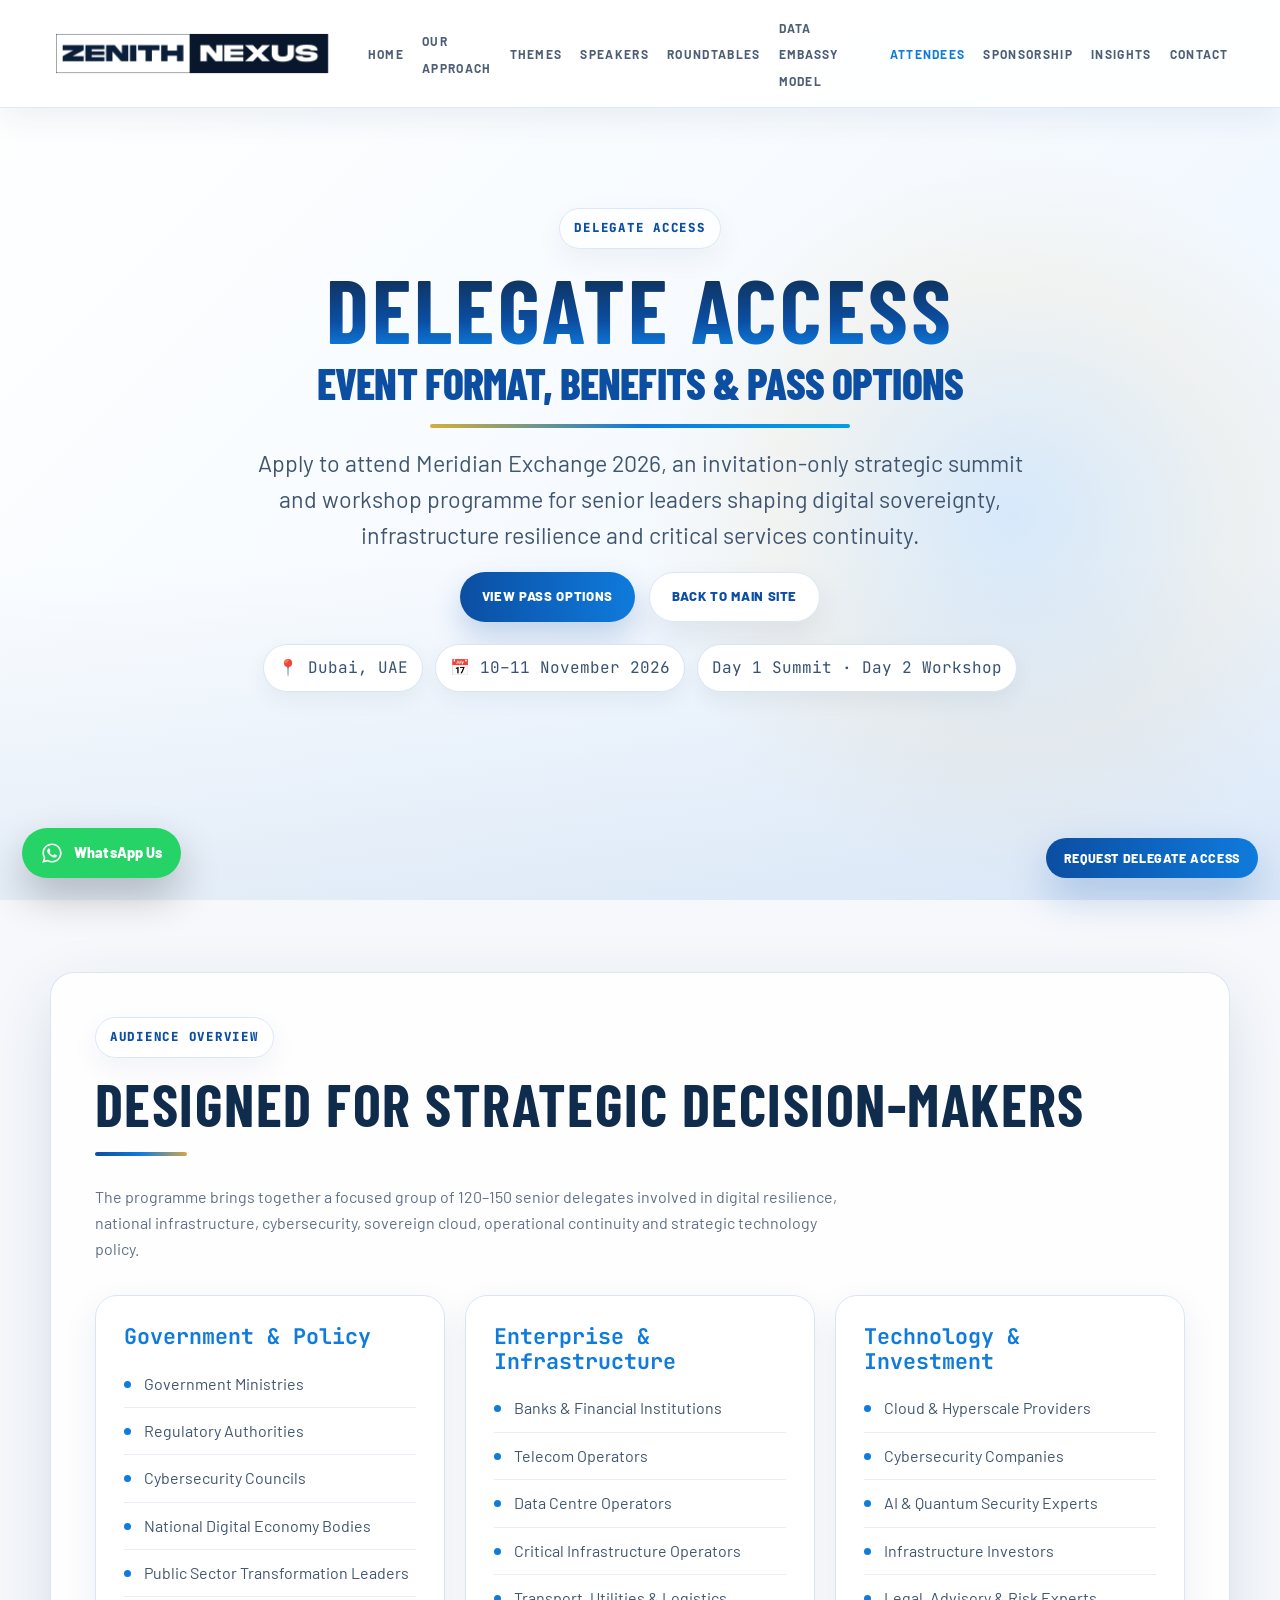
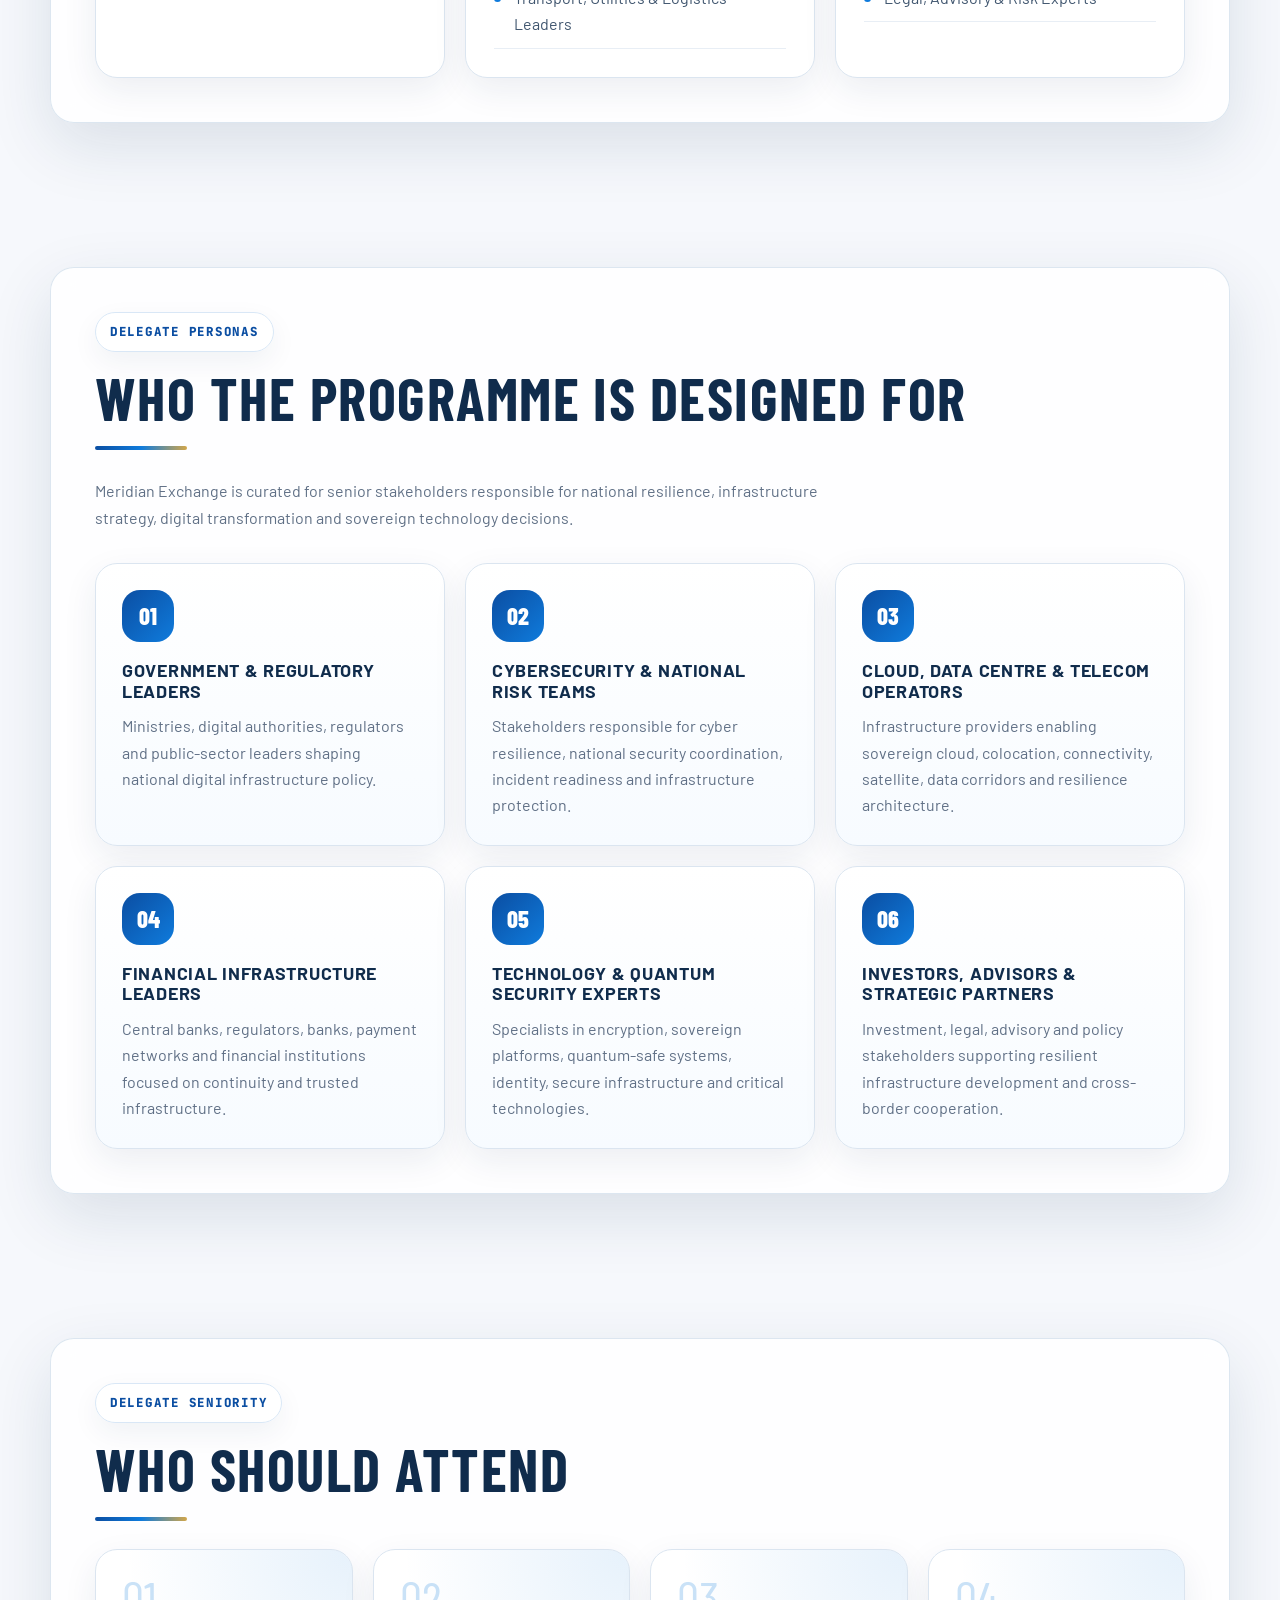
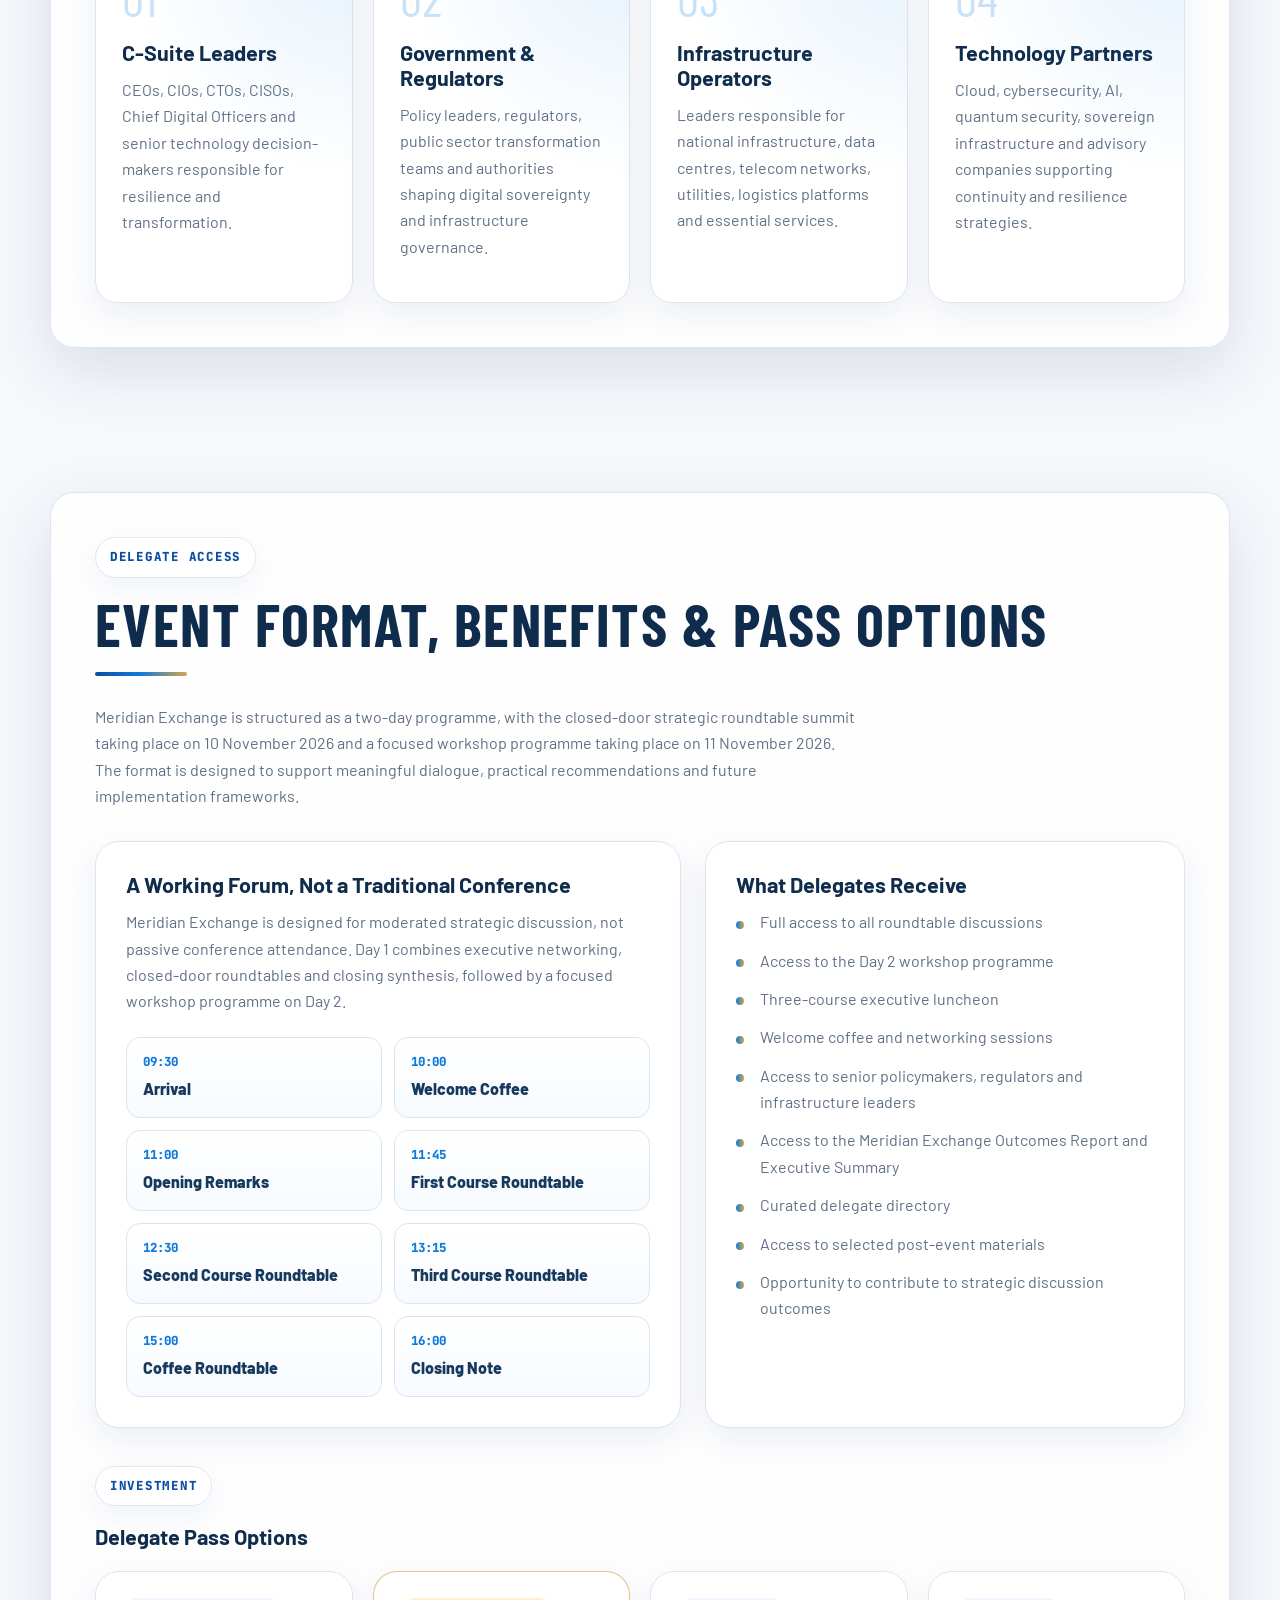
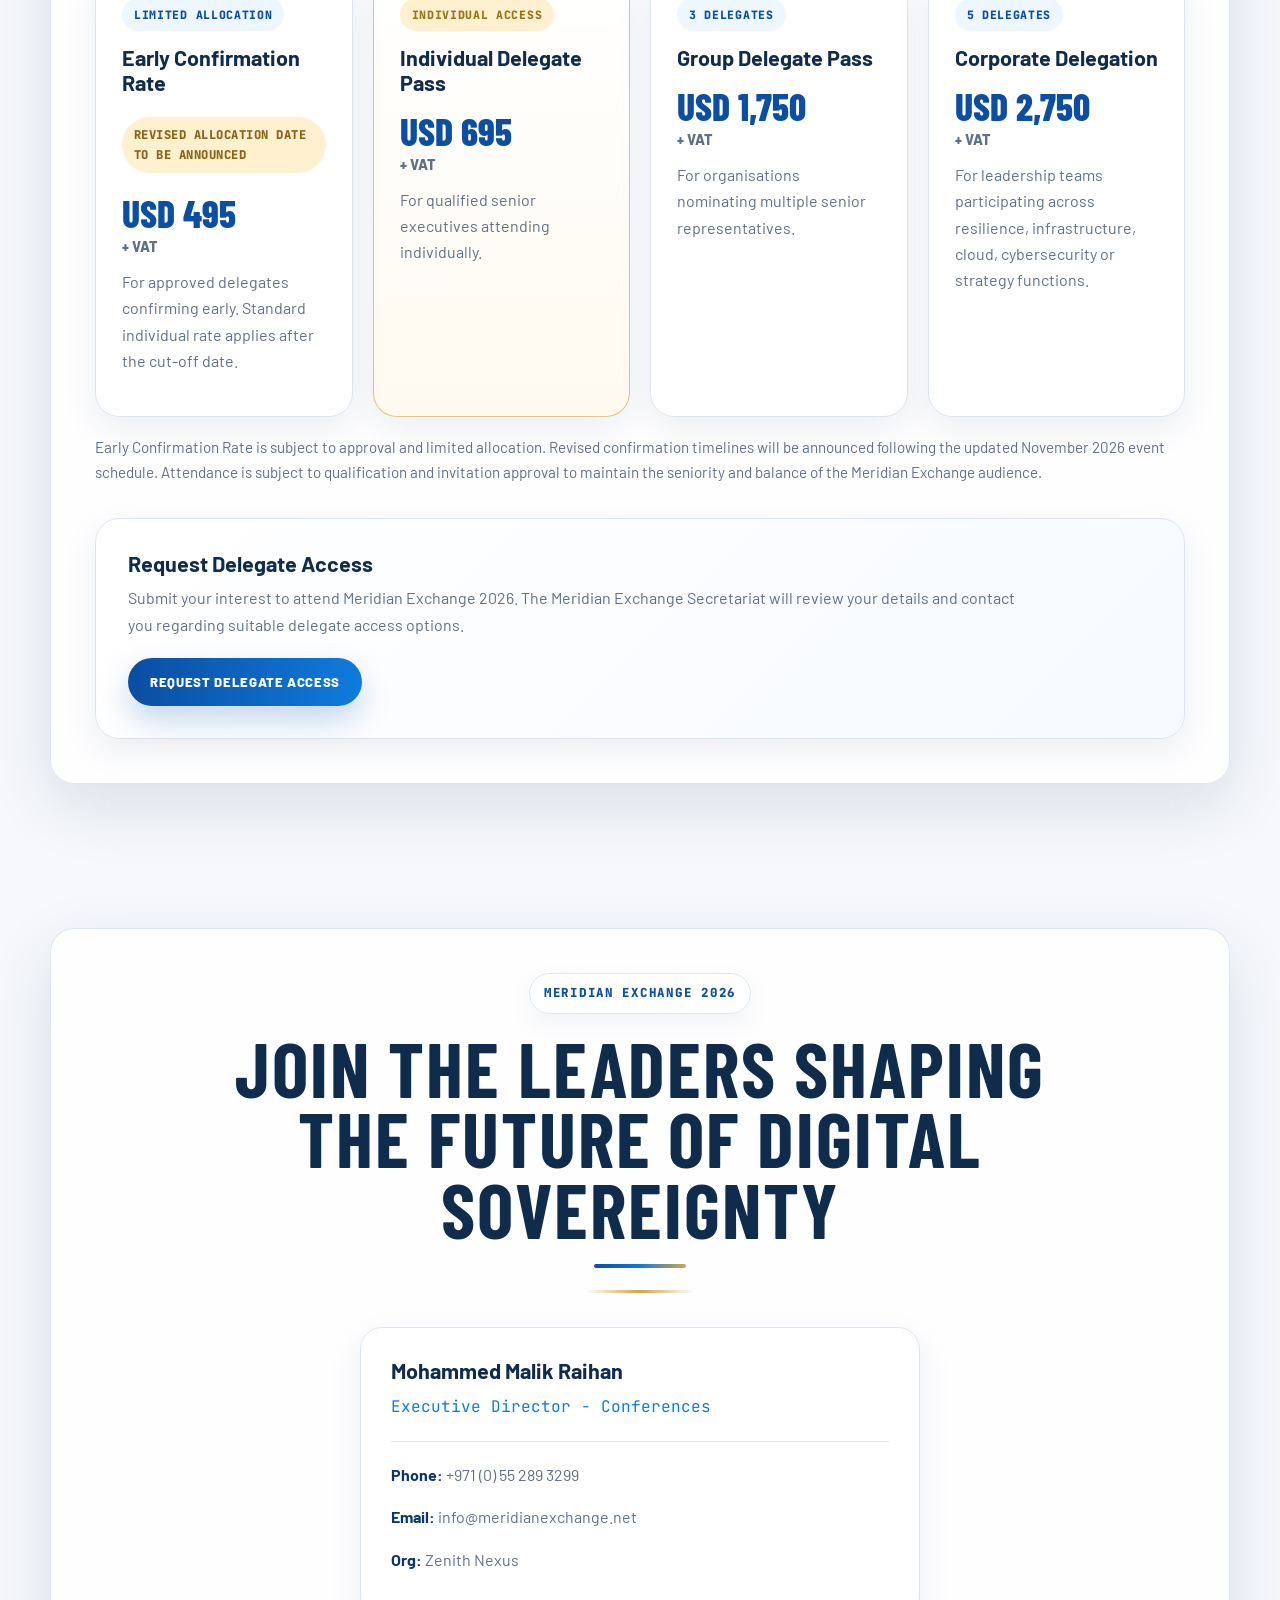
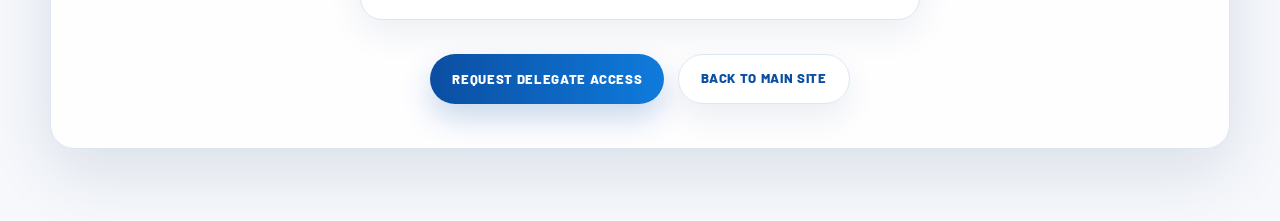
==== commit d694f67d: "Update attendees.html" ====
--- a/attendees.html
+++ b/attendees.html
@@ -6,8 +6,7 @@
 
 <title>Delegate Access | Meridian Exchange Dubai</title>
 
-<meta name="description" content="Explore delegate access, event format, benefits and pass options for Meridian Exchange 2026, an invitation-only strategic roundtable summit in Dubai for senior leaders shaping digital sovereignty and infrastructure resilience."/>
-<meta name="robots" content="index, follow"/>
+<meta name="description" content="Explore delegate access, event format, benefits and pass options for Meridian Exchange 2026, a two-day strategic summit and workshop in Dubai for senior leaders shaping digital sovereignty and infrastructure resilience."/><meta name="robots" content="index, follow"/>
 <link rel="canonical" href="https://meridianexchange.net/attendees.html"/>
 
 <meta property="og:type" content="website"/>
@@ -64,7 +63,7 @@
     <h2 class="hero-theme-highlight">Event Format, Benefits &amp; Pass Options</h2>
 
     <p class="hero-support">
-      Apply to attend Meridian Exchange 2026, an invitation-only roundtable summit for senior leaders shaping digital sovereignty, infrastructure resilience and critical services continuity.
+      Apply to attend Meridian Exchange 2026, an invitation-only strategic summit and workshop programme for senior leaders shaping digital sovereignty, infrastructure resilience and critical services continuity.
     </p>
 
     <div class="hero-actions">
@@ -77,10 +76,10 @@
     </div>
 
     <div class="meta-info font-mono" style="margin-top:22px;">
-      <span>📍 Dubai, UAE</span>
-      <span>📅 08 September 2026</span>
-      <span>Invitation Only</span>
-    </div>
+  <span>📍 Dubai, UAE</span>
+  <span>📅 10–11 November 2026</span>
+  <span>Day 1 Summit · Day 2 Workshop</span>
+</div>
   </div>
 </section>
 
@@ -90,7 +89,7 @@
     <h2>Designed for Strategic Decision-Makers</h2>
 
     <p class="font-muted subtitle-margin">
-      The summit brings together a focused group of 120–150 senior delegates involved in digital resilience, national infrastructure, cybersecurity, sovereign cloud, operational continuity and strategic technology policy.
+      The programme brings together a focused group of 120–150 senior delegates involved in digital resilience, national infrastructure, cybersecurity, sovereign cloud, operational continuity and strategic technology policy.
     </p>
 
     <div class="three-col">
@@ -133,11 +132,11 @@
 <section class="page section-padding" id="delegate-personas">
   <div class="container reveal">
     <p class="eyebrow font-mono">Delegate Personas</p>
-    <h2>Who the Summit Is Designed For</h2>
+    <h2>Who the Programme Is Designed For</h2>
 
     <p class="font-muted subtitle-margin">
-      Meridian Exchange is curated for senior stakeholders responsible for national resilience, infrastructure strategy, digital transformation and sovereign technology decisions.
-    </p>
+  Meridian Exchange is curated for senior stakeholders responsible for national resilience, infrastructure strategy, digital transformation and sovereign technology decisions.
+</p>
 
     <div class="persona-grid">
       <div class="persona-card card-hover">
@@ -238,16 +237,16 @@
     <h2>Event Format, Benefits &amp; Pass Options</h2>
 
     <p class="font-muted subtitle-margin">
-      Meridian Exchange is structured as a closed-door roundtable summit conducted over a three-course executive luncheon. Each course is linked to a dedicated policy and infrastructure discussion, allowing participants to engage in meaningful dialogue while contributing to practical recommendations and future implementation frameworks.
-    </p>
+  Meridian Exchange is structured as a two-day programme, with the closed-door strategic roundtable summit taking place on 10 November 2026 and a focused workshop programme taking place on 11 November 2026. The format is designed to support meaningful dialogue, practical recommendations and future implementation frameworks.
+</p>
 
     <div class="delegate-format-grid">
       <div class="delegate-info-card">
         <h3>A Working Forum, Not a Traditional Conference</h3>
 
         <p class="font-muted">
-          Meridian Exchange is designed for moderated strategic discussion, not passive conference attendance. The format combines executive coffee, sponsor briefings, three-course working luncheon roundtables, a coffee roundtable and closing synthesis.
-        </p>
+  Meridian Exchange is designed for moderated strategic discussion, not passive conference attendance. Day 1 combines executive networking, closed-door roundtables and closing synthesis, followed by a focused workshop programme on Day 2.
+</p>
 
         <div class="format-flow">
           <div class="format-step"><span>09:30</span> Arrival</div>
@@ -266,6 +265,7 @@
 
         <ul class="benefit-list">
           <li>Full access to all roundtable discussions</li>
+          <li>Access to the Day 2 workshop programme</li>
           <li>Three-course executive luncheon</li>
           <li>Welcome coffee and networking sessions</li>
           <li>Access to senior policymakers, regulators and infrastructure leaders</li>
@@ -285,7 +285,7 @@
         <div class="pass-card card-hover early-pass">
           <p class="pass-label">Limited Allocation</p>
           <h3>Early Confirmation Rate</h3>
-          <p class="pass-deadline">Valid until 30 July 2026</p>
+          <p class="pass-deadline">Revised allocation date to be announced</p>
           <div class="pass-price">USD 495 <span>+ VAT</span></div>
           <p class="font-muted">
             For approved delegates confirming early. Standard individual rate applies after the cut-off date.
@@ -321,8 +321,8 @@
       </div>
 
       <p class="pass-note font-muted">
-        Early Confirmation Rate is available until 30 July 2026, subject to approval and limited allocation. Attendance is subject to qualification and invitation approval to maintain the seniority and balance of the Meridian Exchange audience.
-      </p>
+  Early Confirmation Rate is subject to approval and limited allocation. Revised confirmation timelines will be announced following the updated November 2026 event schedule. Attendance is subject to qualification and invitation approval to maintain the seniority and balance of the Meridian Exchange audience.
+</p>
     </div>
 
     <div class="insights-cta delegate-cta">
--- a/css/style.css
+++ b/css/style.css
@@ -1840,3 +1840,302 @@
     border-radius:16px;
   }
 }
+/* ==========================================
+   PHASE 2 GOVERNMENT SUMMIT POLISH
+   Featured Speakers + Themes + Sponsors
+   Publications + Delegate Personas
+========================================== */
+
+/* FEATURED SPEAKERS STRIP */
+.featured-voices-strip{
+  display:grid;
+  grid-template-columns:repeat(3,minmax(0,1fr));
+  gap:18px;
+  margin:28px 0 34px;
+}
+
+.featured-voice-card{
+  display:grid;
+  grid-template-columns:86px 1fr;
+  gap:16px;
+  align-items:center;
+  padding:18px;
+  border:1px solid #dbe5f0;
+  border-radius:22px;
+  background:linear-gradient(135deg,#ffffff,#f6faff);
+  box-shadow:var(--shadow-soft);
+}
+
+.featured-voice-card img{
+  width:86px;
+  height:86px;
+  object-fit:cover;
+  border-radius:18px;
+  border:1px solid rgba(201,162,74,.35);
+}
+
+.featured-voice-card h3{
+  margin-bottom:6px;
+  font-size:1.12rem;
+}
+
+.featured-voice-card p{
+  margin-bottom:0;
+  line-height:1.4;
+  font-size:.92rem;
+}
+
+.featured-label,
+.publication-type,
+.tier-label{
+  display:inline-flex;
+  margin-bottom:8px;
+  color:#0b4ea2;
+  font-size:.68rem;
+  font-weight:900;
+  letter-spacing:.09em;
+  text-transform:uppercase;
+}
+
+/* THEME CARDS */
+.theme-card-grid{
+  display:grid;
+  grid-template-columns:repeat(5,minmax(0,1fr));
+  gap:18px;
+  margin-top:30px;
+}
+
+.theme-card{
+  min-height:245px;
+  text-align:left;
+  background:linear-gradient(180deg,#ffffff,#f7fbff);
+}
+
+.theme-icon{
+  width:54px;
+  height:54px;
+  display:grid;
+  place-items:center;
+  margin-bottom:18px;
+  border-radius:18px;
+  border:1px solid rgba(15,123,220,.2);
+  background:#eef7ff;
+  color:#0b4ea2;
+  font-size:2rem;
+  line-height:1;
+}
+
+.theme-card h3{
+  font-size:1.12rem;
+  text-transform:uppercase;
+  letter-spacing:.04em;
+}
+
+.theme-card p{
+  margin-bottom:0;
+}
+
+/* SPONSOR TIERS */
+.sponsor-tier-section{
+  margin-top:34px;
+  padding:30px;
+  border:1px solid #dbe5f0;
+  border-radius:24px;
+  background:linear-gradient(135deg,#ffffff,#f7fbff);
+  box-shadow:var(--shadow-soft);
+}
+
+.sponsor-tier-section h3{
+  max-width:780px;
+}
+
+.sponsor-tier-grid{
+  display:grid;
+  grid-template-columns:repeat(4,minmax(0,1fr));
+  gap:18px;
+  margin-top:24px;
+}
+
+.sponsor-tier-card{
+  padding:22px;
+  border:1px solid #dbe5f0;
+  border-radius:20px;
+  background:#ffffff;
+  box-shadow:0 10px 24px rgba(20,48,86,.05);
+}
+
+.featured-tier{
+  border-color:rgba(210,166,74,.6);
+  background:linear-gradient(180deg,#ffffff,#fffaf0);
+}
+
+.sponsor-tier-card h3{
+  margin-bottom:10px;
+  font-size:1.15rem;
+}
+
+.sponsor-tier-card p{
+  margin-bottom:0;
+}
+
+/* PUBLICATIONS / INSIGHTS */
+.insights-hub{
+  position:relative;
+}
+
+.publication-feature{
+  display:grid;
+  grid-template-columns:1fr auto;
+  gap:24px;
+  align-items:center;
+  margin:28px 0;
+  padding:30px;
+  background:linear-gradient(135deg,#ffffff,#eef7ff);
+}
+
+.publication-feature h3{
+  font-size:1.6rem;
+}
+
+.publication-feature p{
+  margin-bottom:0;
+}
+
+.publication-grid{
+  display:grid;
+  grid-template-columns:repeat(3,minmax(0,1fr));
+  gap:20px;
+}
+
+.publication-card{
+  padding:26px;
+  border:1px solid #dbe5f0;
+  border-radius:22px;
+  background:#fff;
+  box-shadow:var(--shadow-soft);
+}
+
+.publication-card h3{
+  margin-bottom:12px;
+}
+
+.publication-card p{
+  margin-bottom:0;
+}
+
+/* DELEGATE PERSONAS */
+.persona-grid{
+  display:grid;
+  grid-template-columns:repeat(3,minmax(0,1fr));
+  gap:20px;
+  margin-top:30px;
+}
+
+.persona-card{
+  min-height:240px;
+  background:linear-gradient(180deg,#ffffff,#f7fbff);
+}
+
+.persona-icon{
+  display:inline-grid;
+  place-items:center;
+  width:52px;
+  height:52px;
+  margin-bottom:18px;
+  border-radius:18px;
+  background:linear-gradient(135deg,#0b4ea2,#0f7bdc);
+  color:#fff;
+  font-family:'Barlow Condensed',sans-serif;
+  font-size:1.5rem;
+  font-weight:800;
+}
+
+.persona-card h3{
+  font-size:1.12rem;
+  text-transform:uppercase;
+  letter-spacing:.04em;
+}
+
+.persona-card p{
+  margin-bottom:0;
+}
+
+/* PHASE 2 RESPONSIVE */
+@media(max-width:1180px){
+  .theme-card-grid{
+    grid-template-columns:repeat(3,minmax(0,1fr));
+  }
+
+  .sponsor-tier-grid{
+    grid-template-columns:repeat(2,minmax(0,1fr));
+  }
+}
+
+@media(max-width:900px){
+  .featured-voices-strip,
+  .publication-grid,
+  .persona-grid{
+    grid-template-columns:1fr;
+  }
+
+  .publication-feature{
+    grid-template-columns:1fr;
+  }
+
+  .theme-card-grid{
+    grid-template-columns:repeat(2,minmax(0,1fr));
+  }
+}
+
+@media(max-width:620px){
+  .featured-voice-card{
+    grid-template-columns:72px 1fr;
+    padding:16px;
+  }
+
+  .featured-voice-card img{
+    width:72px;
+    height:72px;
+    border-radius:16px;
+  }
+
+  .theme-card-grid,
+  .sponsor-tier-grid{
+    grid-template-columns:1fr;
+  }
+
+  .theme-card,
+  .persona-card{
+    min-height:auto;
+  }
+
+  .sponsor-tier-section,
+  .publication-feature{
+    padding:22px;
+  }
+}
+/* ==========================================
+   DATA EMBASSY GENERIC NODE LABEL FIX
+========================================== */
+
+.map-city{
+  line-height:.95;
+}
+
+.map-center small{
+  max-width:96px;
+  margin-left:auto;
+  margin-right:auto;
+}
+
+@media(max-width:760px){
+  #enclave-model .map-city{
+    font-size:1.32rem;
+    line-height:.95;
+  }
+
+  #enclave-model .map-center small{
+    font-size:.56rem;
+    max-width:86px;
+  }
+}
